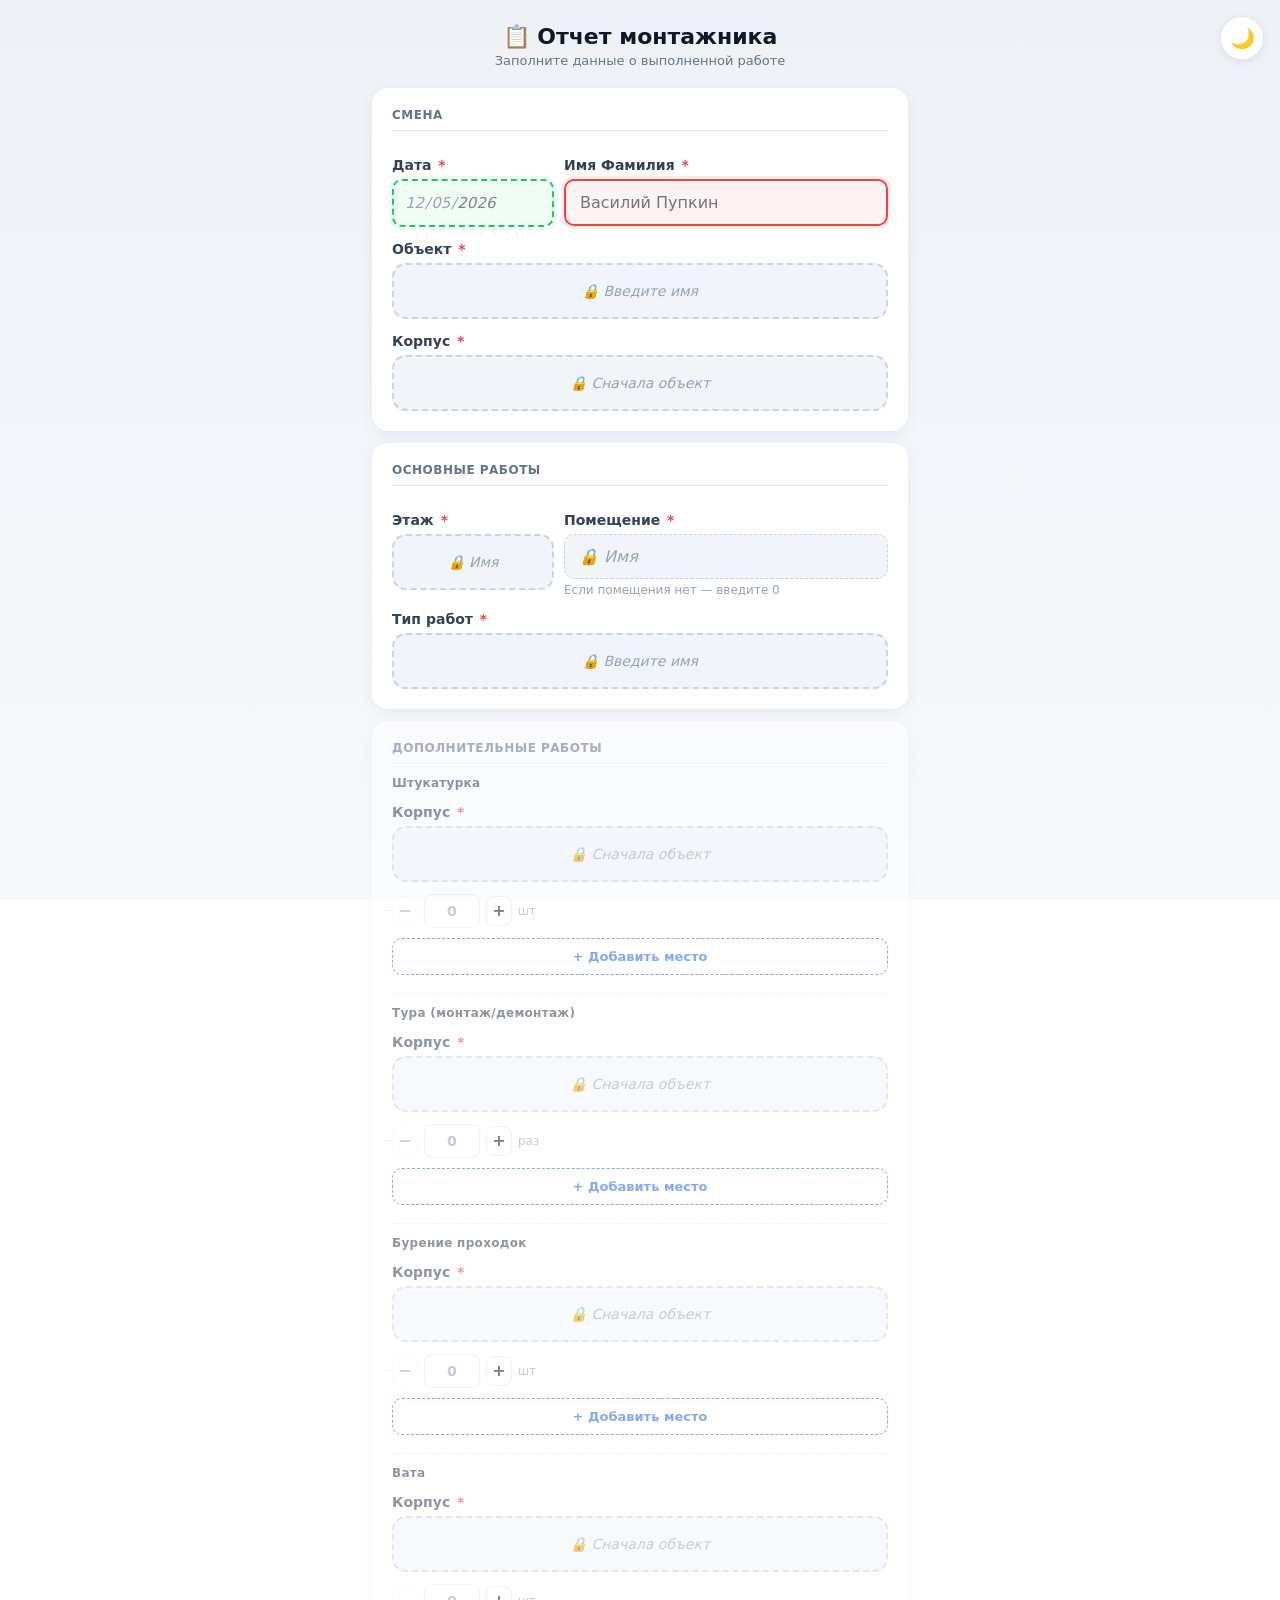
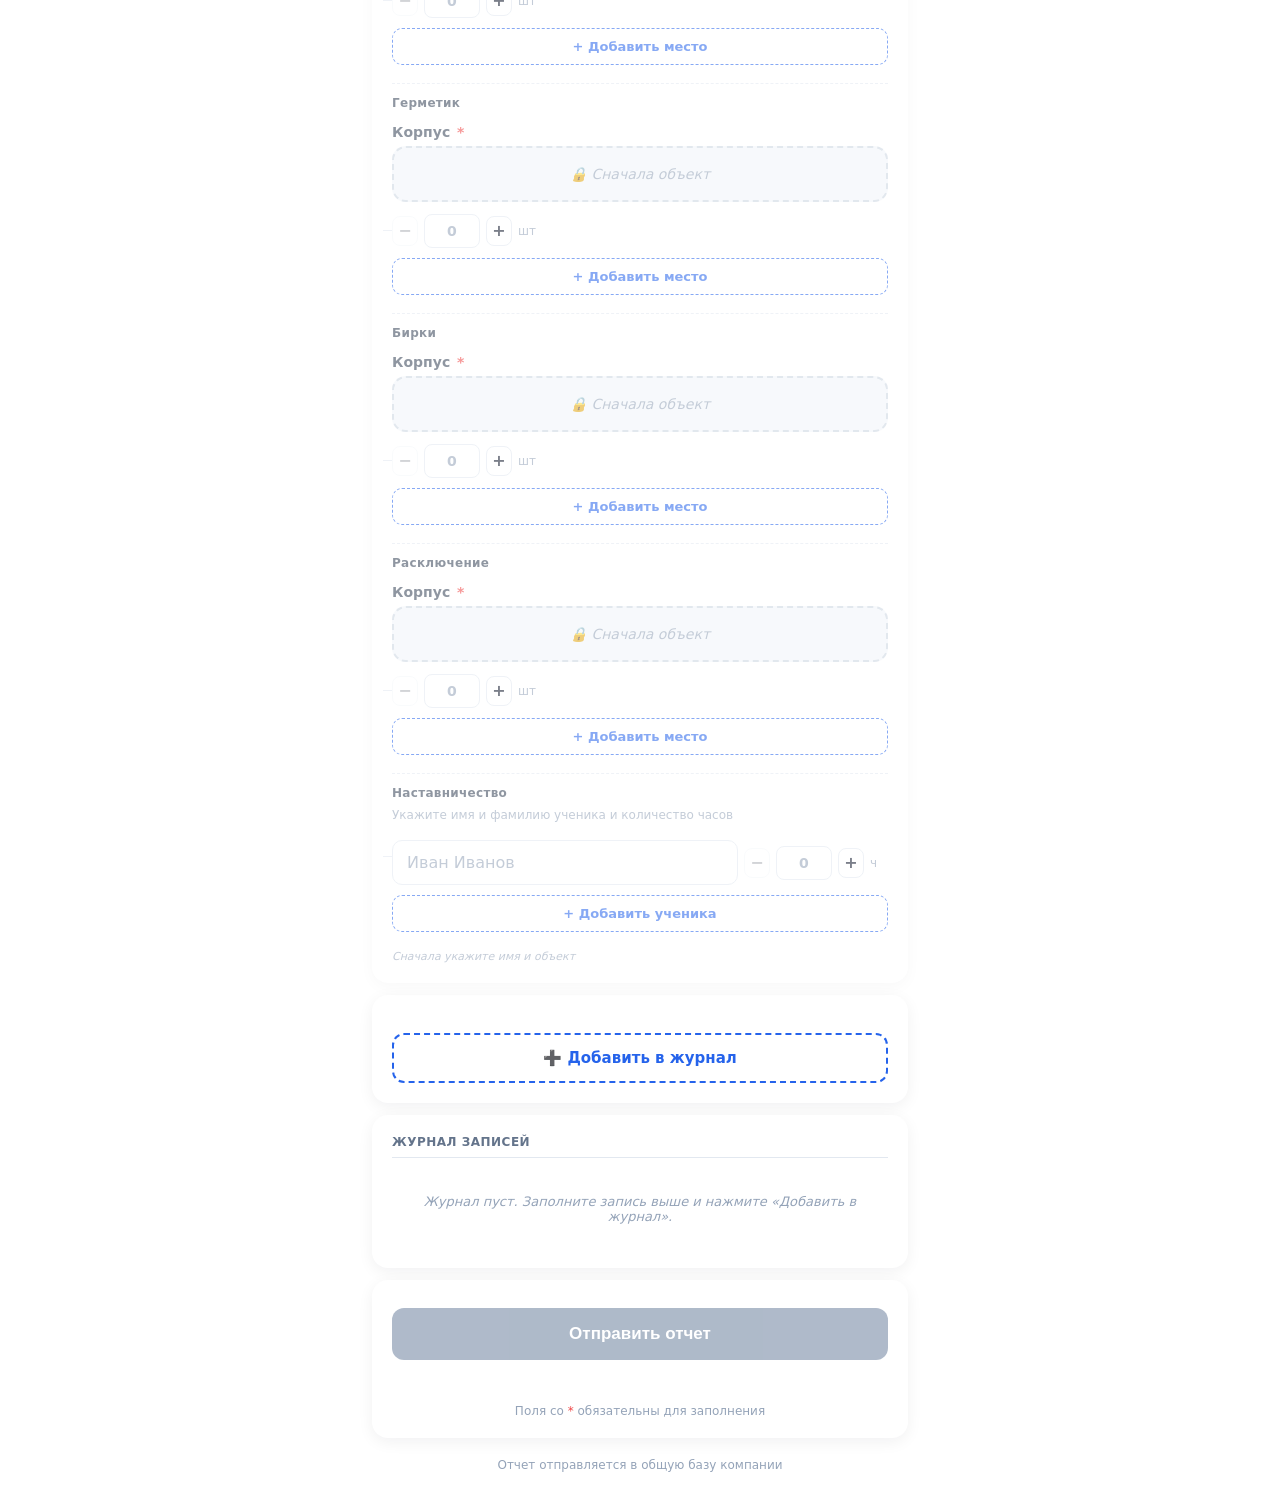
==== index.html @ cddbba29 "Update index.html" ====
<!DOCTYPE html>
<html lang="ru">
<head>
<meta charset="UTF-8">
<meta name="viewport" content="width=device-width, initial-scale=1">
<title>Отчет монтажника</title>
<link rel="stylesheet" href="style.css">
</head>
<body>

<button class="theme-toggle" id="theme-toggle" type="button" title="Сменить тему">
  <span id="theme-icon">🌙</span>
</button>

<div class="header">
  <h1>📋 Отчет монтажника</h1>
  <p>Заполните данные о выполненной работе</p>
</div>

<!-- ============ КАРТОЧКА 1: СМЕНА ============ -->
<div class="card">
  <div class="section-title">Смена</div>

  <div class="row">
    <div class="col-1">
      <label class="req">Дата <span class="req-star">*</span></label>
      <input type="date" id="date" class="req-field">
    </div>
    <div class="col-2">
      <label class="req">Имя Фамилия <span class="req-star">*</span></label>
      <div class="field-with-clear">
        <input type="text" id="name" class="req-field"
               placeholder="Василий Пупкин"
               autocomplete="name" autocapitalize="words" spellcheck="false"
               maxlength="40">
        <button type="button" class="field-clear" id="clear-name" title="Очистить">×</button>
      </div>
      <div class="field-error" id="err-name">Введите Имя и Фамилию — ровно 2 слова</div>
    </div>
  </div>

  <label class="req">Объект <span class="req-star">*</span></label>
  <div class="segmented" id="object-segmented">
    <input type="hidden" id="object" class="req-field" value="">
    <span class="segmented-hint">🔒 Введите имя</span>
    <button type="button" class="segmented-btn" data-value="Ларинская гимназия">Ларинская гимназия</button>
    <button type="button" class="segmented-btn" data-value="ЖЕДЕПОМ">ЖЕДЕПОМ</button>
  </div>
  <div class="field-error" id="err-object">Заполните это поле</div>

  <div id="building-section">
    <label class="req">Корпус <span class="req-star">*</span></label>
    <div class="segmented segmented-disabled" id="building-segmented">
      <input type="hidden" id="building" class="req-field" value="">
      <span class="segmented-hint">🔒 Сначала объект</span>
      <button type="button" class="segmented-btn" data-value="Основное здание">Основное здание</button>
      <button type="button" class="segmented-btn" data-value="Крыло мастерских">Крыло мастерских</button>
      <button type="button" class="segmented-btn" data-value="Чердак">Чердак</button>
    </div>
    <div class="field-error" id="err-building">Заполните это поле</div>
  </div>
</div>

<!-- ============ КАРТОЧКА 2: ОСНОВНЫЕ РАБОТЫ ============ -->
<div class="card" id="entry-card">
  <div class="section-title">Основные работы</div>

  <div class="row">
    <div class="col-1" id="floor-col">
      <label class="req">Этаж <span class="req-star">*</span></label>
      <div class="segmented segmented-floors segmented-disabled" id="floor-segmented">
        <input type="hidden" id="floor" class="req-field" value="">
        <span class="segmented-hint">🔒 Имя</span>
      </div>
      <div class="field-error" id="err-floor">Заполните это поле</div>
    </div>
    <div class="col-2">
      <label class="req">Помещение <span class="req-star">*</span></label>
      <div class="room-wrap">
        <span class="room-prefix" id="room-prefix" style="display: none;">к</span>
        <input type="text" id="room" class="req-field"
               placeholder="🔒 Имя"
               inputmode="numeric"
               maxlength="4" disabled>
        <button type="button" class="field-clear" id="clear-room" title="Очистить">×</button>
      </div>
      <div class="hint-small">Если помещения нет — введите 0</div>
      <div class="field-error" id="err-room">Заполните это поле</div>
    </div>
  </div>

  <label class="req">Тип работ <span class="req-star">*</span></label>
  <div class="segmented" id="work-segmented">
    <input type="hidden" id="work" class="req-field" value="">
    <span class="segmented-hint">🔒 Введите имя</span>
    <button type="button" class="segmented-btn" data-value="Монтаж">Монтаж</button>
    <button type="button" class="segmented-btn" data-value="Демонтаж">Демонтаж</button>
  </div>
  <div class="field-error" id="err-work">Заполните это поле</div>

  <div id="materials-section">
    <div class="section-subtitle">Основные материалы</div>
    <div id="materials-container"></div>
  </div>
</div>

<!-- ============ КАРТОЧКА 3: ДОПОЛНИТЕЛЬНЫЕ РАБОТЫ ============ -->
<div class="card" id="additional-card">
  <div class="section-title">Дополнительные работы</div>
  <div class="additional-fields" id="additional-fields"></div>
</div>

<!-- ============ КАРТОЧКА 4: ДОБАВИТЬ В ЖУРНАЛ ============ -->
<div class="card" id="add-journal-card">
  <button type="button" class="btn-add-journal" onclick="addToJournal()">
    ➕ Добавить в журнал
  </button>
</div>

<!-- ============ КАРТОЧКА 5: ЖУРНАЛ ============ -->
<div class="card">
  <div class="section-title">
    Журнал записей <span class="journal-count" id="journal-count"></span>
  </div>

  <div id="journal-container"></div>
  <div class="journal-empty" id="journal-empty">
    Журнал пуст. Заполните запись выше и нажмите «Добавить в журнал».
  </div>
</div>

<!-- ============ КАРТОЧКА 6: ОТПРАВКА ============ -->
<div class="card">
  <button class="submit" id="btn" onclick="sendAll()" disabled>Отправить отчет</button>
  <div id="msg"></div>
  <p class="hint">Поля со <span style="color:#ef4444">*</span> обязательны для заполнения</p>
</div>

<div class="footer">Отчет отправляется в общую базу компании</div>

<button class="scroll-top" id="scroll-top" type="button" title="Наверх">↑</button>

<div class="progress-overlay" id="progress-overlay">
  <div class="progress-spinner"></div>
  <div class="progress-title">Ждите</div>
  <div class="progress-counter" id="progress-counter">0 из 0</div>
</div>

<div class="toast" id="toast"></div>

<script src="script.js"></script>
</body>
</html>
---- style.css ----
/* ============================================ */
/*  ТЕМА — ПЕРЕМЕННЫЕ                           */
/* ============================================ */
:root {
  --bg-grad-1: #eef2f7;
  --bg-grad-2: #f7f9fc;
  --card-bg: #ffffff;
  --card-shadow: 0 4px 16px rgba(15, 23, 42, .06);
  --text-main: #0f172a;
  --text-label: #334155;
  --text-title: #64748b;
  --text-hint: #94a3b8;
  --border: #e2e8f0;
  --border-focus: #2563eb;
  --input-bg: #ffffff;
  --input-disabled-bg: #f1f5f9;
  --input-disabled-color: #94a3b8;
  --input-disabled-border: #cbd5e1;
  --red-bg: #fef2f2;
  --red-border: #ef4444;
  --red-shadow: rgba(239, 68, 68, .10);
  --red-focus: #dc2626;
  --green-bg: #f0fdf4;
  --green-border: #22c55e;
  --green-shadow: rgba(34, 197, 94, .08);
  --green-focus: #16a34a;
  --yellow-bg: #fef3c7;
  --yellow-border: #f59e0b;
  --yellow-shadow: rgba(245, 158, 11, .12);
  --yellow-text: #92400e;
  --btn-from: #2563eb;
  --btn-to: #1d4ed8;
  --btn-shadow: rgba(37, 99, 235, .3);
  --toggle-bg: #ffffff;
  --toggle-border: #e2e8f0;
  --toggle-shadow: 0 2px 8px rgba(15, 23, 42, .08);
  --dropdown-shadow: 0 12px 32px rgba(15, 23, 42, .15);
  --hover-bg: rgba(37, 99, 235, .08);
}

body.dark {
  --bg-grad-1: #0f172a;
  --bg-grad-2: #1e293b;
  --card-bg: #1e293b;
  --card-shadow: 0 4px 16px rgba(0, 0, 0, .35);
  --text-main: #f1f5f9;
  --text-label: #cbd5e1;
  --text-title: #94a3b8;
  --text-hint: #64748b;
  --border: #334155;
  --border-focus: #3b82f6;
  --input-bg: #0f172a;
  --input-disabled-bg: #162032;
  --input-disabled-color: #64748b;
  --input-disabled-border: #334155;
  --red-bg: #3b1416;
  --red-border: #ef4444;
  --red-shadow: rgba(239, 68, 68, .15);
  --red-focus: #f87171;
  --green-bg: #132a1e;
  --green-border: #22c55e;
  --green-shadow: rgba(34, 197, 94, .15);
  --green-focus: #4ade80;
  --yellow-bg: #422006;
  --yellow-border: #f59e0b;
  --yellow-shadow: rgba(245, 158, 11, .18);
  --yellow-text: #fbbf24;
  --btn-from: #3b82f6;
  --btn-to: #2563eb;
  --btn-shadow: rgba(59, 130, 246, .4);
  --toggle-bg: #1e293b;
  --toggle-border: #334155;
  --toggle-shadow: 0 2px 8px rgba(0, 0, 0, .4);
  --dropdown-shadow: 0 12px 32px rgba(0, 0, 0, .5);
  --hover-bg: rgba(96, 165, 250, .12);
}

* { box-sizing: border-box; -webkit-tap-highlight-color: transparent; }

body {
  font-family: -apple-system, BlinkMacSystemFont, system-ui, sans-serif;
  max-width: 560px;
  margin: 0 auto;
  padding: 12px;
  background: linear-gradient(180deg, var(--bg-grad-1) 0%, var(--bg-grad-2) 100%);
  background-attachment: fixed;
  color: var(--text-main);
  min-height: 100vh;
  transition: background .3s, color .3s;
}

.theme-toggle {
  position: fixed;
  top: 16px; right: 16px;
  width: 44px; height: 44px;
  border-radius: 50%;
  border: 1.5px solid var(--toggle-border);
  background: var(--toggle-bg);
  box-shadow: var(--toggle-shadow);
  cursor: pointer;
  font-size: 20px;
  display: flex; align-items: center; justify-content: center;
  z-index: 200;
  transition: transform .15s, background .2s, border-color .2s;
}
.theme-toggle:hover { transform: scale(1.08); }
.theme-toggle:active { transform: scale(.94); }

.scroll-top {
  position: fixed;
  bottom: 20px;
  right: 16px;
  width: 48px;
  height: 48px;
  border-radius: 50%;
  border: 1.5px solid var(--border);
  background: var(--card-bg);
  color: var(--text-main);
  font-size: 22px;
  font-weight: 700;
  line-height: 1;
  display: none;
  align-items: center;
  justify-content: center;
  cursor: pointer;
  box-shadow: 0 4px 16px rgba(15, 23, 42, .18);
  z-index: 150;
  transition: transform .15s, background .2s, opacity .2s;
}
.scroll-top.show { display: flex; }
.scroll-top:hover { transform: scale(1.08); background: var(--hover-bg); }
.scroll-top:active { transform: scale(.94); }
body.dark .scroll-top { box-shadow: 0 4px 16px rgba(0, 0, 0, .5); }

.progress-overlay {
  position: fixed;
  inset: 0;
  display: none;
  flex-direction: column;
  align-items: center;
  justify-content: center;
  gap: 20px;
  background: rgba(15, 23, 42, .72);
  backdrop-filter: blur(4px);
  -webkit-backdrop-filter: blur(4px);
  z-index: 500;
  color: #fff;
  padding: 20px;
}
.progress-overlay.show { display: flex; }

.progress-spinner {
  width: 64px;
  height: 64px;
  border-radius: 50%;
  border: 5px solid rgba(255, 255, 255, .22);
  border-top-color: #ffffff;
  animation: spin .9s linear infinite;
}
@keyframes spin {
  to { transform: rotate(360deg); }
}

.progress-title {
  font-size: 22px;
  font-weight: 700;
  letter-spacing: .5px;
}

.progress-counter {
  font-size: 16px;
  font-weight: 600;
  opacity: .9;
  font-variant-numeric: tabular-nums;
}

.header { text-align: center; padding: 12px 0 20px; }
.header h1 { font-size: 22px; margin: 0 0 4px; color: var(--text-main); }
.header p { font-size: 13px; color: var(--text-title); margin: 0; }

.card {
  background: var(--card-bg);
  padding: 20px;
  border-radius: 16px;
  box-shadow: var(--card-shadow);
  margin-bottom: 12px;
  transition: background .3s, box-shadow .3s;
}

.section-title {
  font-size: 12px; font-weight: 700; letter-spacing: .5px;
  text-transform: uppercase; color: var(--text-title);
  margin: 0 0 12px; padding-bottom: 8px;
  border-bottom: 1px solid var(--border);
}

.section-subtitle {
  font-size: 12px; font-weight: 700; letter-spacing: .5px;
  text-transform: uppercase; color: var(--text-title);
  margin: 18px 0 10px; padding-bottom: 6px;
  border-bottom: 1px dashed var(--border);
}

label {
  display: block;
  margin-top: 14px; margin-bottom: 6px;
  font-weight: 600; font-size: 14px;
  color: var(--text-label);
}
.req-star { color: #ef4444; margin-left: 2px; }

input[type="text"], input[type="date"], input[type="number"], textarea {
  width: 100%;
  padding: 12px 14px;
  border: 1.5px solid var(--border);
  border-radius: 10px;
  font-size: 16px;
  font-family: inherit;
  background: var(--input-bg);
  color: var(--text-main);
  transition: border-color .2s, box-shadow .2s, background .2s, color .2s;
}
input[type="text"]:focus, input[type="date"]:focus,
input[type="number"]:focus, textarea:focus {
  outline: none;
  border-color: var(--border-focus);
  box-shadow: 0 0 0 3px rgba(37, 99, 235, .15);
}
input[type="date"] { padding: 12px 10px; font-size: 15px; }
body.dark input[type="date"]::-webkit-calendar-picker-indicator { filter: invert(1); }

input:disabled, textarea:disabled {
  background: var(--input-disabled-bg);
  color: var(--input-disabled-color);
  cursor: not-allowed;
  border: 1.5px dashed var(--input-disabled-border);
  box-shadow: none;
  font-style: italic;
}
input:disabled::placeholder { color: var(--input-disabled-color); font-style: italic; }

input.req-field.is-empty {
  background: var(--red-bg);
  border-color: var(--red-border);
  border-width: 2px;
  box-shadow: 0 0 0 3px var(--red-shadow);
}
input.req-field.is-empty:focus { border-color: var(--red-focus); }
input.req-field.is-filled {
  background: var(--green-bg);
  border-color: var(--green-border);
  border-width: 2px;
  box-shadow: 0 0 0 3px var(--green-shadow);
}
input.req-field.is-invalid {
  background: var(--red-bg);
  border-color: var(--red-border);
  border-width: 2px;
}

.segmented {
  display: flex; gap: 6px; width: 100%;
  padding: 6px;
  border: 2px solid var(--border);
  border-radius: 14px;
  background: var(--input-disabled-bg);
  transition: border-color .2s, box-shadow .2s, background .2s;
}
.segmented-btn {
  flex: 1 1 0; min-width: 0;
  padding: 12px 6px;
  border: none; border-radius: 10px;
  background: transparent;
  color: var(--text-label);
  font-family: inherit; font-size: 14px;
  font-weight: 600; line-height: 1.2;
  text-align: center; cursor: pointer;
  user-select: none;
  -webkit-appearance: none; appearance: none;
  opacity: .55;
  word-break: break-word; overflow-wrap: break-word;
  transition: background .18s, color .18s, opacity .18s, box-shadow .2s, transform .1s;
}
.segmented-btn:hover:not(.active) {
  opacity: .85; color: var(--text-main); background: var(--hover-bg);
}
.segmented-btn:active { transform: scale(.97); }
.segmented-btn.active {
  background: linear-gradient(135deg, var(--btn-from), var(--btn-to));
  color: #fff; opacity: 1; font-weight: 700;
  box-shadow: 0 2px 8px var(--btn-shadow);
}
.segmented.is-empty {
  border-color: var(--red-border);
  background: var(--red-bg);
  box-shadow: 0 0 0 3px var(--red-shadow);
}
.segmented.is-empty .segmented-btn:not(.active) { color: #b91c1c; opacity: .8; }
.segmented.is-empty .segmented-btn:not(.active):hover { background: rgba(239, 68, 68, .1); }
body.dark .segmented.is-empty .segmented-btn:not(.active) { color: #fca5a5; }
.segmented.is-filled {
  border-color: var(--green-border);
  box-shadow: 0 0 0 3px var(--green-shadow);
}

.segmented-hint {
  display: none;
  width: 100%;
  padding: 12px 8px;
  text-align: center;
  font-size: 14px;
  font-style: italic;
  color: var(--text-hint);
  user-select: none;
}
.segmented.segmented-disabled {
  background: var(--input-disabled-bg);
  border-style: dashed;
  border-color: var(--input-disabled-border);
  box-shadow: none;
}
.segmented.segmented-disabled .segmented-hint { display: block; }
.segmented.segmented-disabled .segmented-btn  { display: none; }

/* ============================================ */
/*  ЭТАЖИ — КАПСУЛЫ СНИЗУ ВВЕРХ                  */
/* ============================================ */
.segmented.segmented-floors {
  flex-direction: column-reverse;
  align-items: stretch;
  gap: 4px;
}
.segmented.segmented-floors .segmented-btn {
  flex: 0 0 auto;
  width: 100%;
  padding: 10px 8px;
}
.segmented.segmented-floors .segmented-hint {
  flex: 0 0 auto;
}

@keyframes shake {
  0%, 100% { transform: translateX(0); }
  20% { transform: translateX(-6px); }
  40% { transform: translateX(6px); }
  60% { transform: translateX(-4px); }
  80% { transform: translateX(4px); }
}
.shake { animation: shake .45s ease-in-out; }

.field-error {
  display: none;
  font-size: 13px; color: #ef4444; font-weight: 600;
  margin-top: 4px;
}
.field-error.show { display: block; }
.hint-small { font-size: 12px; color: var(--text-hint); margin-top: 4px; }

.row { display: flex; gap: 10px; align-items: flex-start; }
.row > .col-1 { flex: 1 1 0; min-width: 0; }
.row > .col-2 { flex: 2 1 0; min-width: 0; }

.field-with-clear {
  position: relative;
  display: block;
}
.field-with-clear input { width: 100%; padding-right: 38px; }
.field-with-clear .field-clear {
  position: absolute;
  right: 6px;
  top: 50%;
  transform: translateY(-50%);
}

.field-clear {
  width: 26px;
  height: 26px;
  padding: 0;
  border: none;
  background: transparent;
  color: var(--text-hint);
  font-size: 18px;
  font-weight: 500;
  line-height: 1;
  cursor: pointer;
  border-radius: 50%;
  display: inline-flex;
  align-items: center;
  justify-content: center;
  flex-shrink: 0;
  transition: background .15s, color .15s;
}
.field-clear:hover {
  background: var(--input-disabled-bg);
  color: var(--text-main);
}

input.req-field.is-partial,
.mentor-name-input.is-partial {
  background: var(--yellow-bg);
  border-color: var(--yellow-border);
  border-width: 2px;
  box-shadow: 0 0 0 3px var(--yellow-shadow);
  color: var(--yellow-text);
  font-style: normal;
}

.mentor-name-input.is-empty {
  background: var(--red-bg);
  border-color: var(--red-border);
  border-width: 2px;
  box-shadow: 0 0 0 3px var(--red-shadow);
}

.mentor-name-input.is-filled {
  background: var(--green-bg);
  border-color: var(--green-border);
  border-width: 2px;
  box-shadow: 0 0 0 3px var(--green-shadow);
}

.material-group {
  display: grid;
  grid-template-columns: minmax(0, 130px) minmax(0, 1fr);
  column-gap: 18px;
  padding: 18px 0 16px;
  border-bottom: 1px solid var(--border);
  align-items: start;
}
.material-group:first-child { padding-top: 6px; }
.material-group:last-child { border-bottom: none; padding-bottom: 0; }

.material-group-name {
  font-size: 12px;
  font-weight: 700;
  color: var(--text-label);
  line-height: 1.3;
  word-break: break-word;
  padding-top: 24px;
}

.material-variants {
  position: relative;
  display: flex;
  flex-direction: column;
  gap: 8px;
  min-width: 0;
}

.material-variants::before {
  content: '';
  position: absolute;
  left: -9px;
  top: 28px;
  bottom: 16px;
  width: 1px;
  background: var(--border);
}

.variant-line {
  position: relative;
  display: flex;
  align-items: center;
  gap: 6px;
  padding-top: 12px;
  min-height: 44px;
  min-width: 0;
}

.variant-line::before {
  content: '';
  position: absolute;
  left: -9px;
  top: 28px;
  width: 9px;
  height: 1px;
  background: var(--border);
}

.variant-badge {
  flex: 0 0 56px;
  width: 56px;
  padding: 8px 6px;
  border-radius: 8px;
  background: var(--input-disabled-bg);
  border: 1.5px solid var(--border);
  font-size: 12px;
  font-weight: 600;
  text-align: center;
  color: var(--text-label);
  white-space: nowrap;
  user-select: none;
  line-height: 1;
  box-sizing: border-box;
}
.variant-badge.primary {
  background: linear-gradient(135deg, var(--btn-from), var(--btn-to));
  border-color: transparent;
  color: #fff;
  box-shadow: 0 2px 6px var(--btn-shadow);
}

.variant-for {
  flex: 0 0 auto;
  font-size: 11px;
  font-weight: 500;
  color: var(--text-hint);
  user-select: none;
  white-space: nowrap;
  line-height: 1;
}

.variant-system {
  flex: 0 0 44px;
  width: 44px;
  padding: 8px 4px;
  border-radius: 8px;
  background: var(--input-disabled-bg);
  border: 1px solid var(--border);
  font-size: 11px;
  font-weight: 700;
  letter-spacing: .3px;
  text-align: center;
  color: var(--text-label);
  white-space: nowrap;
  user-select: none;
  line-height: 1;
  box-sizing: border-box;
}

.variant-system.variant-system-aps {
  background: #fdeaea;
  border-color: #f3c0c0;
  color: #b3393b;
}
body.dark .variant-system.variant-system-aps {
  background: #3a1d1f;
  border-color: #7a3a3c;
  color: #f0a5a5;
}

.variant-system.variant-system-soue {
  background: #e6f1fb;
  border-color: #bcd8f0;
  color: #2a6ba0;
}
body.dark .variant-system.variant-system-soue {
  background: #18293a;
  border-color: #3a5f80;
  color: #92c0e6;
}

.qty-btn {
  flex: 0 0 26px;
  width: 26px;
  height: 30px;
  padding: 0;
  border: 1.5px solid var(--border);
  border-radius: 8px;
  background: var(--input-bg);
  color: var(--text-main);
  font-family: inherit;
  font-size: 16px;
  font-weight: 700;
  line-height: 1;
  cursor: pointer;
  display: inline-flex;
  align-items: center;
  justify-content: center;
  transition: background .15s, border-color .15s, color .15s, transform .1s;
}
.qty-btn:hover:not(:disabled) {
  background: var(--hover-bg);
  border-color: var(--border-focus);
  color: var(--border-focus);
}
.qty-btn:active:not(:disabled) { transform: scale(.9); }
.qty-btn:disabled { opacity: .35; cursor: not-allowed; }

.variant-line input.variant-input {
  flex: 0 0 56px;
  width: 56px;
  min-width: 56px;
  max-width: 56px;
  padding: 8px 4px;
  border: 1.5px solid var(--border);
  border-radius: 8px;
  background: var(--input-bg);
  color: var(--text-main);
  font-family: inherit;
  font-size: 14px;
  font-weight: 600;
  text-align: right;
  letter-spacing: .3px;
  transition: border-color .2s, box-shadow .2s, background .2s;
  -moz-appearance: textfield;
  appearance: textfield;
}
.variant-line input.variant-input::-webkit-outer-spin-button,
.variant-line input.variant-input::-webkit-inner-spin-button {
  -webkit-appearance: none;
  margin: 0;
}
.variant-line input.variant-input:focus {
  outline: none;
  border-color: var(--border-focus);
  box-shadow: 0 0 0 3px rgba(37, 99, 235, .15);
}
.variant-line input.variant-input::placeholder {
  color: var(--text-hint);
  text-align: center;
}

.variant-clear-btn {
  flex: 0 0 22px;
  width: 22px;
  height: 22px;
  padding: 0;
  border: none;
  background: transparent;
  color: var(--text-hint);
  font-size: 16px;
  font-weight: 500;
  line-height: 1;
  cursor: pointer;
  border-radius: 50%;
  display: inline-flex;
  align-items: center;
  justify-content: center;
  transition: background .15s, color .15s;
}
.variant-clear-btn:hover {
  background: var(--input-disabled-bg);
  color: var(--text-main);
}

.variant-unit {
  flex: 0 0 18px;
  width: 18px;
  font-size: 12px;
  color: var(--text-hint);
  text-align: left;
}

@media (max-width: 520px) {
  .material-group {
    display: block;
    padding: 14px 0;
  }
  .material-group-name {
    padding-top: 0;
    margin-bottom: 10px;
    font-size: 13px;
  }
  .material-variants::before,
  .variant-line::before { display: none; }
  .variant-line { padding-top: 8px; gap: 4px; }
  .variant-badge { flex-basis: 52px; width: 52px; }
  .variant-system { flex-basis: 42px; width: 42px; }
  .variant-line input.variant-input {
    flex: 0 0 52px;
    width: 52px;
    min-width: 52px;
    max-width: 52px;
  }
  .qty-btn { flex-basis: 24px; width: 24px; }
}

#additional-card.additional-block-disabled {
  opacity: .55;
  pointer-events: none;
}
#additional-card.additional-block-disabled::after {
  content: 'Сначала укажите имя и объект';
  display: block;
  margin-top: 12px;
  font-size: 11px;
  font-style: italic;
  color: var(--text-hint);
}

.additional-fields { display: flex; flex-direction: column; gap: 12px; }

.additional-group {
  padding: 12px 0 6px;
  border-top: 1px dashed var(--border);
}
.additional-group:first-child { border-top: none; padding-top: 0; }

.additional-group-name {
  font-size: 12px;
  font-weight: 700;
  color: var(--text-label);
  margin-bottom: 8px;
  letter-spacing: .3px;
}

.mentor-name-input {
  flex: 1 1 0;
  min-width: 0;
  padding: 8px 10px;
  border: 1.5px solid var(--border);
  border-radius: 8px;
  background: var(--input-bg);
  color: var(--text-main);
  font-family: inherit;
  font-size: 14px;
  transition: border-color .2s, box-shadow .2s, background .2s;
}
.mentor-name-input:focus {
  outline: none;
  border-color: var(--border-focus);
  box-shadow: 0 0 0 3px rgba(37, 99, 235, .15);
}
.mentor-name-input.is-invalid {
  border-color: var(--red-border);
  border-width: 2px;
  background: var(--red-bg);
}
.mentor-name-input::placeholder { color: var(--text-hint); }

.btn-add-mentor {
  margin-top: 10px;
  width: 100%;
  padding: 10px 14px;
  background: var(--input-bg);
  border: 1.5px dashed var(--border-focus);
  color: var(--border-focus);
  border-radius: 10px;
  font-family: inherit;
  font-size: 13px;
  font-weight: 600;
  cursor: pointer;
  transition: background .15s, transform .1s;
}
.btn-add-mentor:hover { background: var(--hover-bg); }
.btn-add-mentor:active { transform: scale(.98); }

.btn-add-journal {
  margin-top: 18px;
  width: 100%;
  padding: 14px;
  background: var(--input-bg);
  border: 2px dashed var(--border-focus);
  color: var(--border-focus);
  border-radius: 12px;
  font-family: inherit;
  font-size: 15px;
  font-weight: 700;
  cursor: pointer;
  transition: background .15s, transform .1s;
}
.btn-add-journal:hover { background: var(--hover-bg); }
.btn-add-journal:active { transform: scale(.98); }

.journal-building-title {
  font-size: 11px;
  font-weight: 700;
  letter-spacing: .8px;
  text-transform: uppercase;
  color: var(--border-focus);
  margin: 14px 0 8px;
  padding-bottom: 6px;
  border-bottom: 1px dashed var(--border);
}
.journal-building-title:first-child { margin-top: 0; }

.journal-subsection-title {
  font-size: 11px;
  font-weight: 700;
  letter-spacing: .5px;
  color: var(--text-title);
  margin: 10px 0 6px;
  padding-left: 2px;
}

.journal-count { font-weight: 700; color: var(--border-focus); margin-left: 4px; }
.journal-empty {
  text-align: center;
  padding: 24px 8px;
  font-size: 13px;
  color: var(--text-hint);
  font-style: italic;
}
.journal-entry {
  border: 1.5px solid var(--border);
  border-radius: 12px;
  padding: 12px;
  margin-bottom: 10px;
  background: var(--input-disabled-bg);
  transition: border-color .2s, background .2s;
}
.journal-entry:last-child { margin-bottom: 0; }
.journal-entry-header {
  display: flex;
  align-items: flex-start;
  justify-content: space-between;
  gap: 8px;
  margin-bottom: 6px;
}
.journal-entry-title {
  font-size: 14px; font-weight: 700;
  color: var(--text-main);
  flex: 1 1 auto; word-break: break-word;
}
.journal-entry-actions { display: flex; gap: 6px; flex: 0 0 auto; }
.journal-btn {
  width: 32px; height: 32px;
  border: 1.5px solid var(--border);
  border-radius: 8px;
  background: var(--card-bg);
  cursor: pointer;
  font-size: 14px;
  display: flex; align-items: center; justify-content: center;
  transition: background .15s, border-color .15s, transform .1s;
}
.journal-btn:hover { border-color: var(--border-focus); }
.journal-btn:active { transform: scale(.94); }
.journal-btn-edit:hover { background: var(--hover-bg); }
.journal-btn-del:hover { background: var(--red-bg); border-color: var(--red-border); }
.journal-entry-meta {
  font-size: 12px; font-weight: 600;
  color: var(--border-focus);
  margin-bottom: 8px;
}
.journal-entry-materials {
  display: flex; flex-direction: column;
  gap: 4px; padding-top: 6px;
  border-top: 1px dashed var(--border);
}
.journal-entry-mat {
  display: flex; justify-content: space-between; gap: 8px;
  font-size: 12px; color: var(--text-label);
}
.jm-name {
  flex: 1 1 auto; min-width: 0;
  overflow: hidden; text-overflow: ellipsis; white-space: nowrap;
}
.jm-qty {
  flex: 0 0 auto;
  font-weight: 700; color: var(--text-main);
  white-space: nowrap;
}

button.submit {
  margin-top: 8px;
  width: 100%;
  padding: 16px;
  background: linear-gradient(135deg, var(--btn-from), var(--btn-to));
  color: #fff;
  border: none;
  border-radius: 12px;
  font-size: 17px;
  font-weight: 700;
  cursor: pointer;
  box-shadow: 0 4px 12px var(--btn-shadow);
  transition: transform .1s;
}
button.submit:active { transform: scale(.98); }
button.submit:disabled {
  background: #94a3b8;
  box-shadow: none;
  cursor: not-allowed;
  opacity: .75;
}

#msg {
  margin-top: 14px;
  text-align: center;
  font-weight: 600;
  min-height: 22px;
  font-size: 15px;
}
.ok { color: #16a34a; }
body.dark .ok { color: #4ade80; }
.err { color: #ef4444; }
body.dark .err { color: #f87171; }

.hint {
  text-align: center;
  font-size: 12px;
  color: var(--text-hint);
  margin: 8px 0 0;
}
.footer {
  text-align: center;
  padding: 8px 0 24px;
  font-size: 12px;
  color: var(--text-hint);
}

body, .card, input, label, .section-title {
  transition: background-color .3s, color .3s, border-color .3s;
}

input[type="date"].is-old-date {
  background: #fef3c7;
  border-color: #f59e0b;
  border-width: 2px;
  box-shadow: 0 0 0 3px rgba(245, 158, 11, .12);
  color: #92400e;
  font-weight: 600;
}
body.dark input[type="date"].is-old-date {
  background: #422006;
  border-color: #f59e0b;
  color: #fbbf24;
  box-shadow: 0 0 0 3px rgba(245, 158, 11, .18);
}

.toast {
  position: fixed;
  bottom: 80px; left: 50%;
  transform: translateX(-50%) translateY(120px);
  background: #16a34a;
  color: #fff;
  padding: 12px 20px;
  border-radius: 10px;
  font-size: 14px;
  font-weight: 600;
  box-shadow: 0 8px 24px rgba(0, 0, 0, .25);
  z-index: 300;
  opacity: 0;
  pointer-events: none;
  transition: transform .3s ease, opacity .3s ease;
  max-width: 90vw;
  text-align: center;
}
.toast.show {
  transform: translateX(-50%) translateY(0);
  opacity: 1;
}
body.dark .toast {
  background: #22c55e;
  color: #052e16;
}

.room-wrap {
  display: flex;
  align-items: stretch;
  gap: 6px;
}
.room-wrap input.req-field {
  flex: 1 1 0;
  min-width: 0;
}
.room-prefix {
  display: inline-flex;
  align-items: center;
  padding: 0 10px;
  border-radius: 10px;
  background: var(--input-disabled-bg);
  border: 1.5px solid var(--border);
  color: var(--text-label);
  font-size: 16px;
  font-weight: 700;
  user-select: none;
  flex-shrink: 0;
}

#building-section {
  animation: fadeSlideIn .25s ease;
}
@keyframes fadeSlideIn {
  from { opacity: 0; transform: translateY(-6px); }
  to   { opacity: 1; transform: translateY(0); }
}

.zadelka-separator {
  margin: 16px 0 4px;
  padding: 6px 0;
  font-size: 12px;
  font-weight: 700;
  letter-spacing: .5px;
  text-transform: uppercase;
  color: var(--border-focus);
  border-top: 1px dashed var(--border);
}
.additional-group .zadelka-separator:first-child {
  border-top: none;
  margin-top: 0;
}

.zadelka-remove-btn {
  display: inline-flex;
  align-items: center;
  padding: 4px 10px;
  margin-bottom: 8px;
  border: 1.5px solid var(--red-border);
  border-radius: 8px;
  background: var(--red-bg);
  color: var(--red-border);
  font-family: inherit;
  font-size: 12px;
  font-weight: 600;
  cursor: pointer;
  transition: background .15s, transform .1s;
}
.zadelka-remove-btn:hover { background: rgba(239, 68, 68, .18); }
.zadelka-remove-btn:active { transform: scale(.97); }
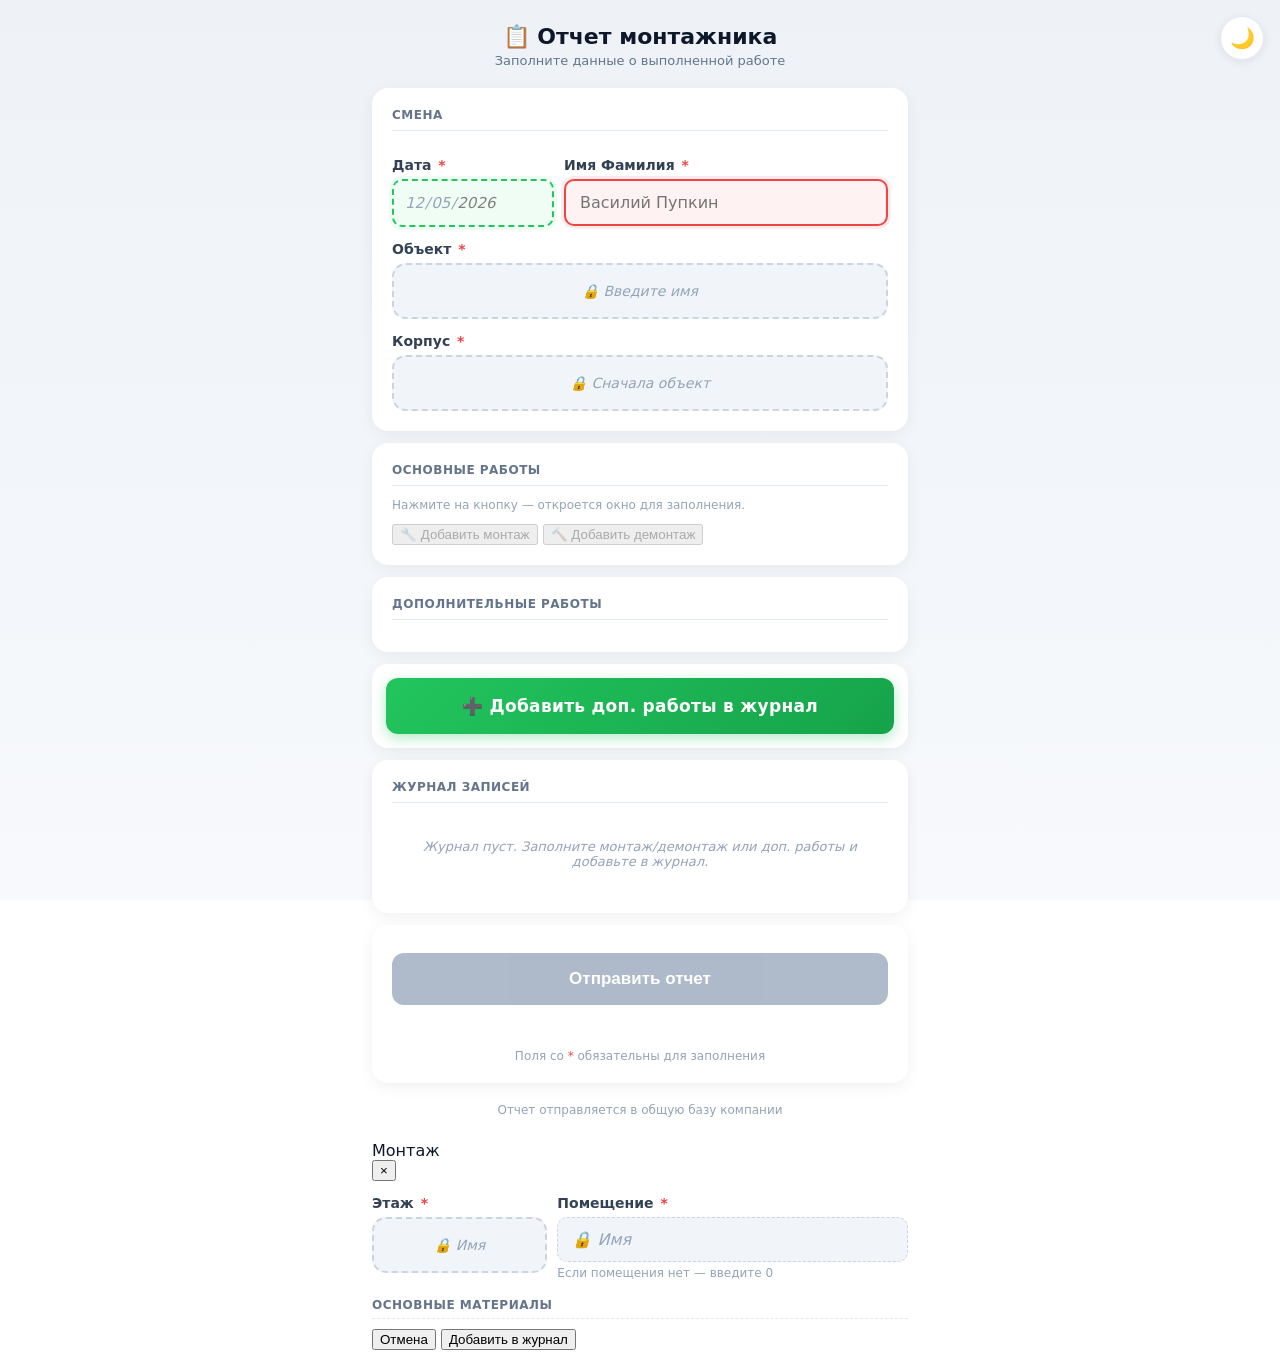
==== commit 94a314ce: "Update index.html" ====
--- a/index.html
+++ b/index.html
@@ -64,44 +64,16 @@
 <!-- ============ КАРТОЧКА 2: ОСНОВНЫЕ РАБОТЫ ============ -->
 <div class="card" id="entry-card">
   <div class="section-title">Основные работы</div>
+  <p class="hint-small" style="margin:0 0 12px">Нажмите на кнопку — откроется окно для заполнения.</p>
 
-  <div class="row">
-    <div class="col-1" id="floor-col">
-      <label class="req">Этаж <span class="req-star">*</span></label>
-      <div class="segmented segmented-floors segmented-disabled" id="floor-segmented">
-        <input type="hidden" id="floor" class="req-field" value="">
-        <span class="segmented-hint">🔒 Имя</span>
-      </div>
-      <div class="field-error" id="err-floor">Заполните это поле</div>
-    </div>
-    <div class="col-2">
-      <label class="req">Помещение <span class="req-star">*</span></label>
-      <div class="room-wrap">
-        <span class="room-prefix" id="room-prefix" style="display: none;">к</span>
-        <input type="text" id="room" class="req-field"
-               placeholder="🔒 Имя"
-               inputmode="numeric"
-               maxlength="4" disabled>
-        <button type="button" class="field-clear" id="clear-room" title="Очистить">×</button>
-      </div>
-      <div class="hint-small">Если помещения нет — введите 0</div>
-      <div class="field-error" id="err-room">Заполните это поле</div>
-    </div>
-  </div>
-
-  <label class="req">Тип работ <span class="req-star">*</span></label>
-  <div class="segmented" id="work-segmented">
-    <input type="hidden" id="work" class="req-field" value="">
-    <span class="segmented-hint">🔒 Введите имя</span>
-    <button type="button" class="segmented-btn" data-value="Монтаж">Монтаж</button>
-    <button type="button" class="segmented-btn" data-value="Демонтаж">Демонтаж</button>
-  </div>
-  <div class="field-error" id="err-work">Заполните это поле</div>
-
-  <div id="materials-section">
-    <div class="section-subtitle">Основные материалы</div>
-    <div id="materials-container"></div>
-  </div>
+  <button type="button" class="main-work-btn main-work-btn-montazh"
+          id="btn-open-montazh" disabled>
+    🔧 Добавить монтаж
+  </button>
+  <button type="button" class="main-work-btn main-work-btn-demontazh"
+          id="btn-open-demontazh" disabled>
+    🔨 Добавить демонтаж
+  </button>
 </div>
 
 <!-- ============ КАРТОЧКА 3: ДОПОЛНИТЕЛЬНЫЕ РАБОТЫ ============ -->
@@ -110,10 +82,10 @@
   <div class="additional-fields" id="additional-fields"></div>
 </div>
 
-<!-- ============ КАРТОЧКА 4: ДОБАВИТЬ В ЖУРНАЛ ============ -->
+<!-- ============ КАРТОЧКА 4: ДОБАВИТЬ ДОП. РАБОТЫ В ЖУРНАЛ ============ -->
 <div class="card" id="add-journal-card">
-  <button type="button" class="btn-add-journal" onclick="addToJournal()">
-    ➕ Добавить в журнал
+  <button type="button" class="btn-add-journal" onclick="addAdditionalToJournal()">
+    ➕ Добавить доп. работы в журнал
   </button>
 </div>
 
@@ -125,7 +97,7 @@
 
   <div id="journal-container"></div>
   <div class="journal-empty" id="journal-empty">
-    Журнал пуст. Заполните запись выше и нажмите «Добавить в журнал».
+    Журнал пуст. Заполните монтаж/демонтаж или доп. работы и добавьте в журнал.
   </div>
 </div>
 
@@ -146,6 +118,54 @@
   <div class="progress-counter" id="progress-counter">0 из 0</div>
 </div>
 
+<!-- ============ МОДАЛЬНОЕ ОКНО: МОНТАЖ / ДЕМОНТАЖ ============ -->
+<div class="modal-overlay" id="main-modal">
+  <div class="modal-window">
+    <div class="modal-header">
+      <div class="modal-title" id="main-modal-title">Монтаж</div>
+      <button type="button" class="modal-close" id="main-modal-close" title="Закрыть">×</button>
+    </div>
+
+    <div class="modal-body">
+      <div class="row">
+        <div class="col-1" id="floor-col">
+          <label class="req">Этаж <span class="req-star">*</span></label>
+          <div class="segmented segmented-floors segmented-disabled" id="floor-segmented">
+            <input type="hidden" id="floor" class="req-field" value="">
+            <span class="segmented-hint">🔒 Имя</span>
+          </div>
+          <div class="field-error" id="err-floor">Заполните это поле</div>
+        </div>
+        <div class="col-2">
+          <label class="req">Помещение <span class="req-star">*</span></label>
+          <div class="room-wrap">
+            <span class="room-prefix" id="room-prefix" style="display: none;">к</span>
+            <input type="text" id="room" class="req-field"
+                   placeholder="🔒 Имя"
+                   inputmode="numeric"
+                   maxlength="4" disabled>
+            <button type="button" class="field-clear" id="clear-room" title="Очистить">×</button>
+          </div>
+          <div class="hint-small">Если помещения нет — введите 0</div>
+          <div class="field-error" id="err-room">Заполните это поле</div>
+        </div>
+      </div>
+
+      <div id="materials-section">
+        <div class="section-subtitle">Основные материалы</div>
+        <div id="materials-container"></div>
+      </div>
+    </div>
+
+    <div class="modal-footer">
+      <button type="button" class="modal-btn modal-btn-cancel" id="main-modal-cancel">Отмена</button>
+      <button type="button" class="modal-btn modal-btn-save" id="main-modal-save">Добавить в журнал</button>
+    </div>
+  </div>
+</div>
+
+<input type="hidden" id="work" value="">
+
 <div class="toast" id="toast"></div>
 
 <script src="script.js"></script>
--- a/style.css
+++ b/style.css
@@ -736,22 +736,41 @@
 .btn-add-mentor:hover { background: var(--hover-bg); }
 .btn-add-mentor:active { transform: scale(.98); }
 
+/* ============================================ */
+/*  КНОПКА «ДОБАВИТЬ В ЖУРНАЛ» — отдельная карточка */
+/* ============================================ */
 .btn-add-journal {
-  margin-top: 18px;
   width: 100%;
-  padding: 14px;
-  background: var(--input-bg);
-  border: 2px dashed var(--border-focus);
-  color: var(--border-focus);
+  padding: 18px 16px;
+  background: linear-gradient(135deg, #22c55e, #16a34a);
+  color: #fff;
+  border: none;
   border-radius: 12px;
   font-family: inherit;
-  font-size: 15px;
-  font-weight: 700;
+  font-size: 17px;
+  font-weight: 700;
+  letter-spacing: .3px;
   cursor: pointer;
-  transition: background .15s, transform .1s;
-}
-.btn-add-journal:hover { background: var(--hover-bg); }
+  box-shadow: 0 4px 14px rgba(34, 197, 94, .35);
+  transition: transform .1s, box-shadow .15s, filter .15s;
+}
+.btn-add-journal:hover {
+  box-shadow: 0 6px 20px rgba(34, 197, 94, .5);
+  filter: brightness(1.05);
+}
 .btn-add-journal:active { transform: scale(.98); }
+body.dark .btn-add-journal {
+  background: linear-gradient(135deg, #22c55e, #15803d);
+  box-shadow: 0 4px 14px rgba(34, 197, 94, .45);
+}
+body.dark .btn-add-journal:hover {
+  box-shadow: 0 6px 20px rgba(34, 197, 94, .6);
+}
+
+/* Карточка с кнопкой «Добавить в журнал» */
+#add-journal-card {
+  padding: 14px;
+}
 
 .journal-building-title {
   font-size: 11px;
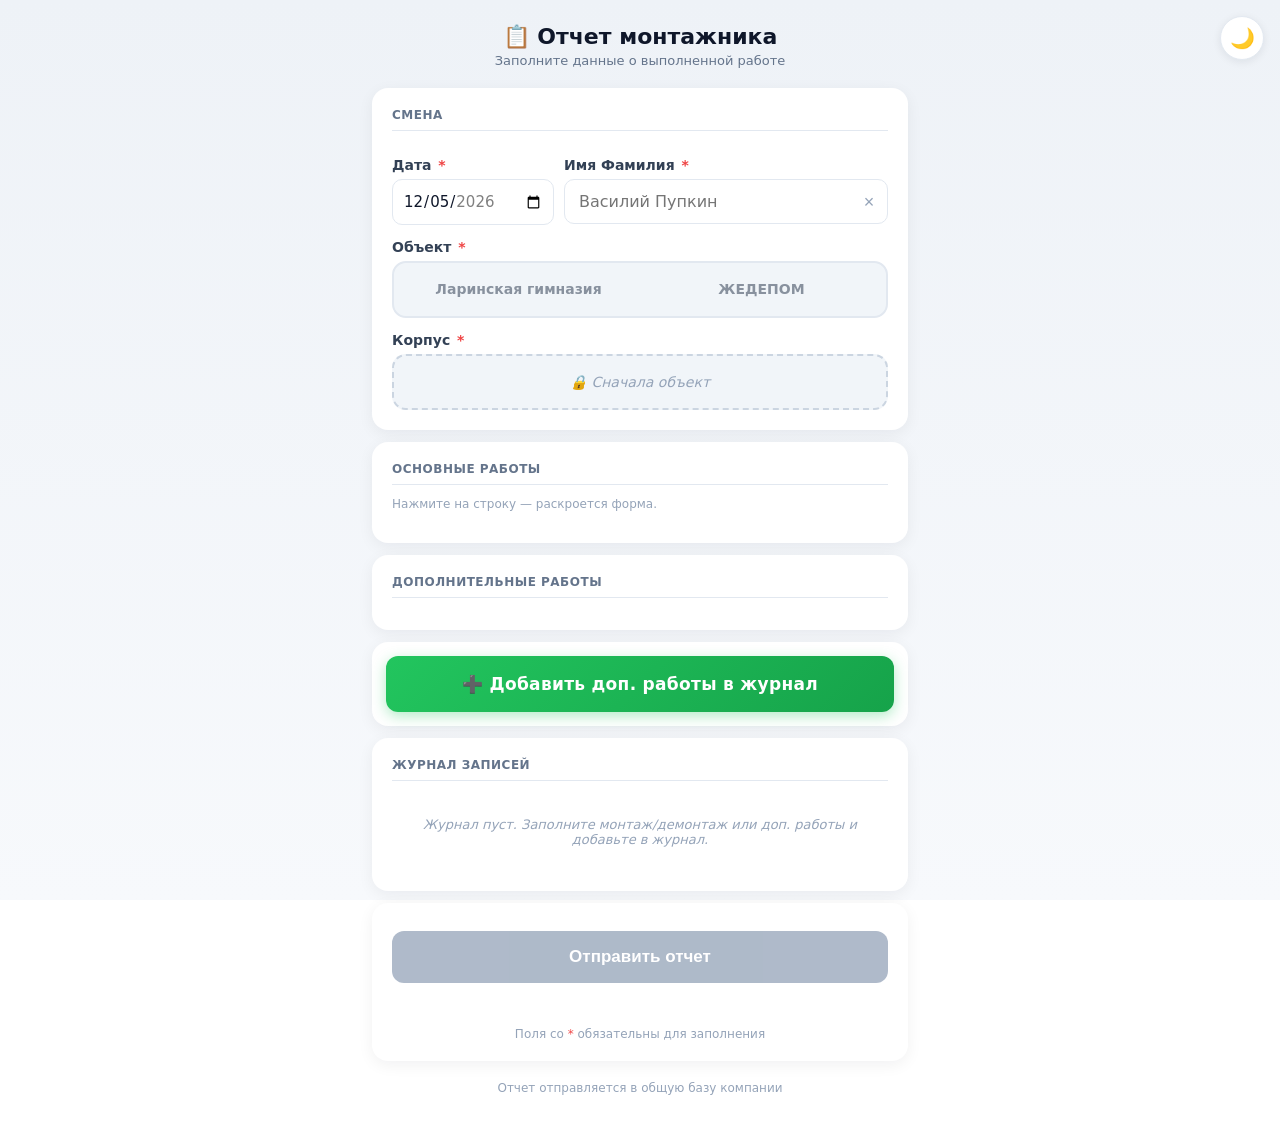
==== commit 658c8f52: "Update index.html" ====
--- a/index.html
+++ b/index.html
@@ -61,19 +61,11 @@
   </div>
 </div>
 
-<!-- ============ КАРТОЧКА 2: ОСНОВНЫЕ РАБОТЫ ============ -->
+<!-- ============ КАРТОЧКА 2: ОСНОВНЫЕ РАБОТЫ (аккордеон) ============ -->
 <div class="card" id="entry-card">
   <div class="section-title">Основные работы</div>
-  <p class="hint-small" style="margin:0 0 12px">Нажмите на кнопку — откроется окно для заполнения.</p>
-
-  <button type="button" class="main-work-btn main-work-btn-montazh"
-          id="btn-open-montazh" disabled>
-    🔧 Добавить монтаж
-  </button>
-  <button type="button" class="main-work-btn main-work-btn-demontazh"
-          id="btn-open-demontazh" disabled>
-    🔨 Добавить демонтаж
-  </button>
+  <p class="hint-small" style="margin:0 0 12px">Нажмите на строку — раскроется форма.</p>
+  <div id="main-works-container"></div>
 </div>
 
 <!-- ============ КАРТОЧКА 3: ДОПОЛНИТЕЛЬНЫЕ РАБОТЫ ============ -->
@@ -118,54 +110,6 @@
   <div class="progress-counter" id="progress-counter">0 из 0</div>
 </div>
 
-<!-- ============ МОДАЛЬНОЕ ОКНО: МОНТАЖ / ДЕМОНТАЖ ============ -->
-<div class="modal-overlay" id="main-modal">
-  <div class="modal-window">
-    <div class="modal-header">
-      <div class="modal-title" id="main-modal-title">Монтаж</div>
-      <button type="button" class="modal-close" id="main-modal-close" title="Закрыть">×</button>
-    </div>
-
-    <div class="modal-body">
-      <div class="row">
-        <div class="col-1" id="floor-col">
-          <label class="req">Этаж <span class="req-star">*</span></label>
-          <div class="segmented segmented-floors segmented-disabled" id="floor-segmented">
-            <input type="hidden" id="floor" class="req-field" value="">
-            <span class="segmented-hint">🔒 Имя</span>
-          </div>
-          <div class="field-error" id="err-floor">Заполните это поле</div>
-        </div>
-        <div class="col-2">
-          <label class="req">Помещение <span class="req-star">*</span></label>
-          <div class="room-wrap">
-            <span class="room-prefix" id="room-prefix" style="display: none;">к</span>
-            <input type="text" id="room" class="req-field"
-                   placeholder="🔒 Имя"
-                   inputmode="numeric"
-                   maxlength="4" disabled>
-            <button type="button" class="field-clear" id="clear-room" title="Очистить">×</button>
-          </div>
-          <div class="hint-small">Если помещения нет — введите 0</div>
-          <div class="field-error" id="err-room">Заполните это поле</div>
-        </div>
-      </div>
-
-      <div id="materials-section">
-        <div class="section-subtitle">Основные материалы</div>
-        <div id="materials-container"></div>
-      </div>
-    </div>
-
-    <div class="modal-footer">
-      <button type="button" class="modal-btn modal-btn-cancel" id="main-modal-cancel">Отмена</button>
-      <button type="button" class="modal-btn modal-btn-save" id="main-modal-save">Добавить в журнал</button>
-    </div>
-  </div>
-</div>
-
-<input type="hidden" id="work" value="">
-
 <div class="toast" id="toast"></div>
 
 <script src="script.js"></script>
--- a/style.css
+++ b/style.css
@@ -88,6 +88,7 @@
   min-height: 100vh;
   transition: background .3s, color .3s;
 }
+body.modal-open { overflow: hidden; }
 
 .theme-toggle {
   position: fixed;
@@ -322,9 +323,6 @@
 .segmented.segmented-disabled .segmented-hint { display: block; }
 .segmented.segmented-disabled .segmented-btn  { display: none; }
 
-/* ============================================ */
-/*  ЭТАЖИ — КАПСУЛЫ СНИЗУ ВВЕРХ                  */
-/* ============================================ */
 .segmented.segmented-floors {
   flex-direction: column-reverse;
   align-items: stretch;
@@ -737,7 +735,53 @@
 .btn-add-mentor:active { transform: scale(.98); }
 
 /* ============================================ */
-/*  КНОПКА «ДОБАВИТЬ В ЖУРНАЛ» — отдельная карточка */
+/*  КНОПКИ «МОНТАЖ» / «ДЕМОНТАЖ»                 */
+/* ============================================ */
+.main-work-btn {
+  width: 100%;
+  padding: 20px 16px;
+  border: none;
+  border-radius: 12px;
+  font-family: inherit;
+  font-size: 17px;
+  font-weight: 700;
+  letter-spacing: .3px;
+  cursor: pointer;
+  margin-bottom: 10px;
+  transition: transform .1s, box-shadow .15s, filter .15s;
+}
+.main-work-btn:last-child { margin-bottom: 0; }
+.main-work-btn:active:not(:disabled) { transform: scale(.98); }
+.main-work-btn:disabled {
+  background: #94a3b8;
+  color: #fff;
+  opacity: .55;
+  cursor: not-allowed;
+  box-shadow: none;
+}
+
+.main-work-btn-montazh {
+  background: linear-gradient(135deg, #2563eb, #1d4ed8);
+  color: #fff;
+  box-shadow: 0 4px 14px rgba(37, 99, 235, .35);
+}
+.main-work-btn-montazh:hover:not(:disabled) {
+  box-shadow: 0 6px 20px rgba(37, 99, 235, .5);
+  filter: brightness(1.05);
+}
+
+.main-work-btn-demontazh {
+  background: linear-gradient(135deg, #ea580c, #c2410c);
+  color: #fff;
+  box-shadow: 0 4px 14px rgba(234, 88, 12, .35);
+}
+.main-work-btn-demontazh:hover:not(:disabled) {
+  box-shadow: 0 6px 20px rgba(234, 88, 12, .5);
+  filter: brightness(1.05);
+}
+
+/* ============================================ */
+/*  КНОПКА «ДОБАВИТЬ ДОП. РАБОТЫ В ЖУРНАЛ»       */
 /* ============================================ */
 .btn-add-journal {
   width: 100%;
@@ -767,11 +811,122 @@
   box-shadow: 0 6px 20px rgba(34, 197, 94, .6);
 }
 
-/* Карточка с кнопкой «Добавить в журнал» */
 #add-journal-card {
   padding: 14px;
 }
 
+/* ============================================ */
+/*  МОДАЛЬНОЕ ОКНО                              */
+/* ============================================ */
+.modal-overlay {
+  position: fixed;
+  inset: 0;
+  display: none;
+  align-items: center;
+  justify-content: center;
+  background: rgba(15, 23, 42, .6);
+  backdrop-filter: blur(4px);
+  -webkit-backdrop-filter: blur(4px);
+  z-index: 400;
+  padding: 12px;
+}
+.modal-overlay.show { display: flex; }
+
+.modal-window {
+  background: var(--card-bg);
+  border-radius: 16px;
+  width: 100%;
+  max-width: 560px;
+  max-height: calc(100vh - 24px);
+  display: flex;
+  flex-direction: column;
+  box-shadow: 0 20px 60px rgba(0, 0, 0, .4);
+  animation: modalIn .2s ease;
+}
+@keyframes modalIn {
+  from { opacity: 0; transform: scale(.96) translateY(10px); }
+  to   { opacity: 1; transform: scale(1)   translateY(0); }
+}
+
+.modal-header {
+  display: flex;
+  align-items: center;
+  justify-content: space-between;
+  padding: 16px 18px;
+  border-bottom: 1px solid var(--border);
+  flex-shrink: 0;
+}
+.modal-title {
+  font-size: 18px;
+  font-weight: 700;
+  color: var(--text-main);
+}
+.modal-title.modal-title-montazh   { color: #2563eb; }
+.modal-title.modal-title-demontazh { color: #ea580c; }
+body.dark .modal-title.modal-title-montazh   { color: #60a5fa; }
+body.dark .modal-title.modal-title-demontazh { color: #fb923c; }
+
+.modal-close {
+  width: 36px;
+  height: 36px;
+  border-radius: 50%;
+  border: none;
+  background: var(--input-disabled-bg);
+  color: var(--text-label);
+  font-size: 22px;
+  line-height: 1;
+  cursor: pointer;
+  display: flex;
+  align-items: center;
+  justify-content: center;
+  transition: background .15s, color .15s;
+}
+.modal-close:hover { background: var(--red-bg); color: var(--red-border); }
+
+.modal-body {
+  padding: 16px 18px;
+  overflow-y: auto;
+  flex: 1 1 auto;
+  -webkit-overflow-scrolling: touch;
+}
+
+.modal-footer {
+  display: flex;
+  gap: 10px;
+  padding: 14px 18px;
+  border-top: 1px solid var(--border);
+  flex-shrink: 0;
+}
+.modal-btn {
+  flex: 1 1 0;
+  padding: 14px;
+  border: none;
+  border-radius: 10px;
+  font-family: inherit;
+  font-size: 15px;
+  font-weight: 700;
+  cursor: pointer;
+  transition: transform .1s, filter .15s, background .15s;
+}
+.modal-btn:active { transform: scale(.98); }
+
+.modal-btn-cancel {
+  background: var(--input-disabled-bg);
+  color: var(--text-label);
+  border: 1.5px solid var(--border);
+}
+.modal-btn-cancel:hover { background: var(--hover-bg); }
+
+.modal-btn-save {
+  background: linear-gradient(135deg, #22c55e, #16a34a);
+  color: #fff;
+  box-shadow: 0 4px 12px rgba(34, 197, 94, .35);
+}
+.modal-btn-save:hover { filter: brightness(1.05); }
+
+/* ============================================ */
+/*  ЖУРНАЛ                                      */
+/* ============================================ */
 .journal-building-title {
   font-size: 11px;
   font-weight: 700;
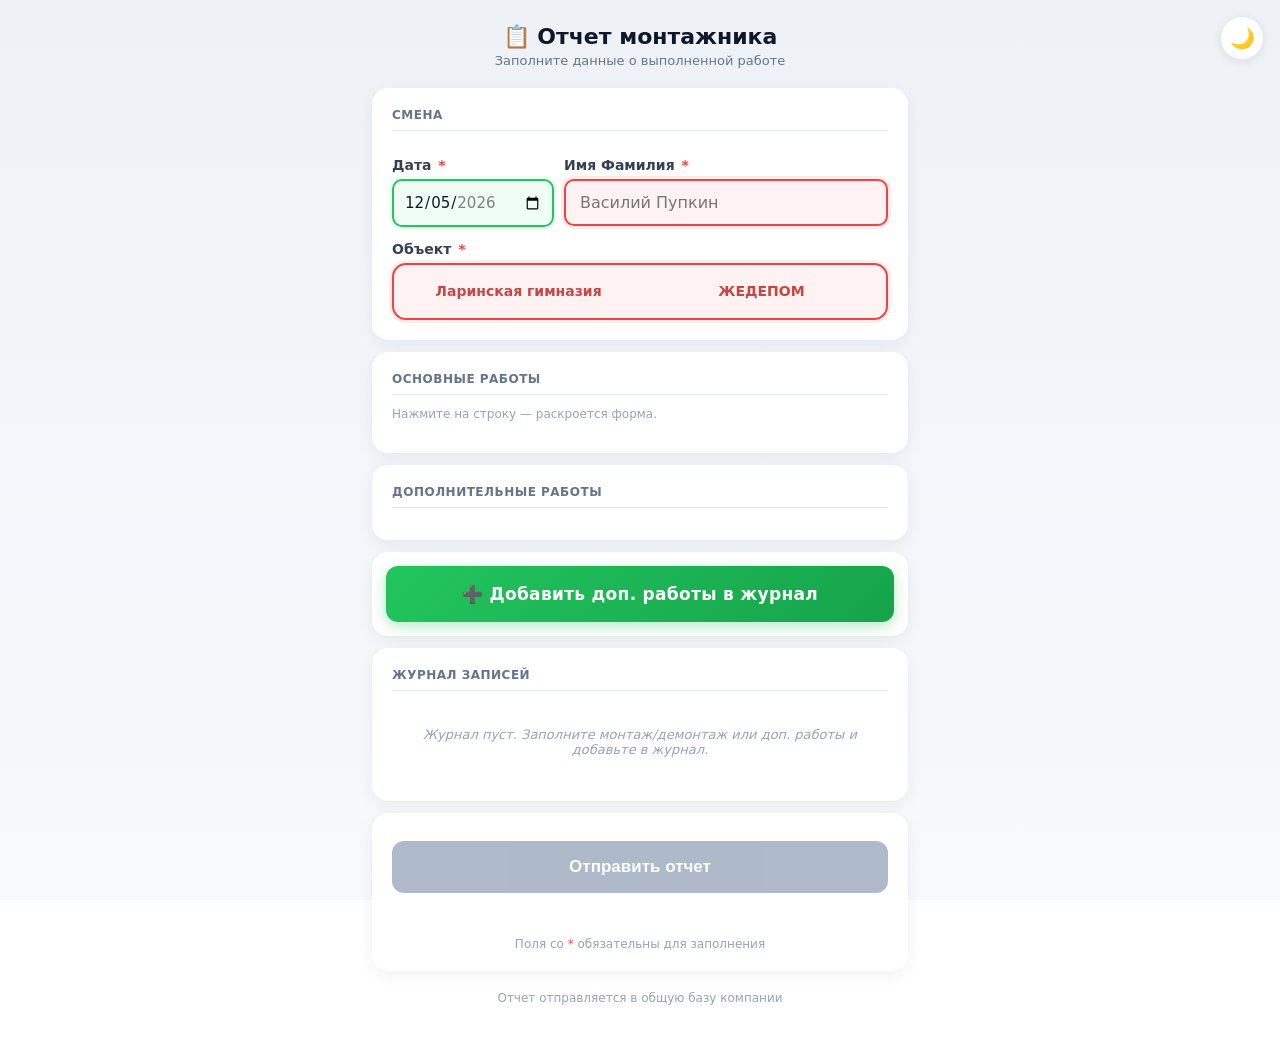
==== commit 48c0327d: "Update index.html" ====
--- a/index.html
+++ b/index.html
@@ -47,18 +47,6 @@
     <button type="button" class="segmented-btn" data-value="ЖЕДЕПОМ">ЖЕДЕПОМ</button>
   </div>
   <div class="field-error" id="err-object">Заполните это поле</div>
-
-  <div id="building-section">
-    <label class="req">Корпус <span class="req-star">*</span></label>
-    <div class="segmented segmented-disabled" id="building-segmented">
-      <input type="hidden" id="building" class="req-field" value="">
-      <span class="segmented-hint">🔒 Сначала объект</span>
-      <button type="button" class="segmented-btn" data-value="Основное здание">Основное здание</button>
-      <button type="button" class="segmented-btn" data-value="Крыло мастерских">Крыло мастерских</button>
-      <button type="button" class="segmented-btn" data-value="Чердак">Чердак</button>
-    </div>
-    <div class="field-error" id="err-building">Заполните это поле</div>
-  </div>
 </div>
 
 <!-- ============ КАРТОЧКА 2: ОСНОВНЫЕ РАБОТЫ (аккордеон) ============ -->
--- a/style.css
+++ b/style.css
@@ -34,7 +34,6 @@
   --toggle-bg: #ffffff;
   --toggle-border: #e2e8f0;
   --toggle-shadow: 0 2px 8px rgba(15, 23, 42, .08);
-  --dropdown-shadow: 0 12px 32px rgba(15, 23, 42, .15);
   --hover-bg: rgba(37, 99, 235, .08);
 }
 
@@ -71,7 +70,6 @@
   --toggle-bg: #1e293b;
   --toggle-border: #334155;
   --toggle-shadow: 0 2px 8px rgba(0, 0, 0, .4);
-  --dropdown-shadow: 0 12px 32px rgba(0, 0, 0, .5);
   --hover-bg: rgba(96, 165, 250, .12);
 }
 
@@ -88,7 +86,6 @@
   min-height: 100vh;
   transition: background .3s, color .3s;
 }
-body.modal-open { overflow: hidden; }
 
 .theme-toggle {
   position: fixed;
@@ -126,10 +123,8 @@
   cursor: pointer;
   box-shadow: 0 4px 16px rgba(15, 23, 42, .18);
   z-index: 150;
-  transition: transform .15s, background .2s, opacity .2s;
 }
 .scroll-top.show { display: flex; }
-.scroll-top:hover { transform: scale(1.08); background: var(--hover-bg); }
 .scroll-top:active { transform: scale(.94); }
 body.dark .scroll-top { box-shadow: 0 4px 16px rgba(0, 0, 0, .5); }
 
@@ -158,22 +153,10 @@
   border-top-color: #ffffff;
   animation: spin .9s linear infinite;
 }
-@keyframes spin {
-  to { transform: rotate(360deg); }
-}
-
-.progress-title {
-  font-size: 22px;
-  font-weight: 700;
-  letter-spacing: .5px;
-}
-
-.progress-counter {
-  font-size: 16px;
-  font-weight: 600;
-  opacity: .9;
-  font-variant-numeric: tabular-nums;
-}
+@keyframes spin { to { transform: rotate(360deg); } }
+
+.progress-title { font-size: 22px; font-weight: 700; letter-spacing: .5px; }
+.progress-counter { font-size: 16px; font-weight: 600; opacity: .9; font-variant-numeric: tabular-nums; }
 
 .header { text-align: center; padding: 12px 0 20px; }
 .header h1 { font-size: 22px; margin: 0 0 4px; color: var(--text-main); }
@@ -358,40 +341,22 @@
 .row > .col-1 { flex: 1 1 0; min-width: 0; }
 .row > .col-2 { flex: 2 1 0; min-width: 0; }
 
-.field-with-clear {
-  position: relative;
-  display: block;
-}
+.field-with-clear { position: relative; display: block; }
 .field-with-clear input { width: 100%; padding-right: 38px; }
 .field-with-clear .field-clear {
-  position: absolute;
-  right: 6px;
-  top: 50%;
-  transform: translateY(-50%);
+  position: absolute; right: 6px; top: 50%; transform: translateY(-50%);
 }
 
 .field-clear {
-  width: 26px;
-  height: 26px;
-  padding: 0;
-  border: none;
-  background: transparent;
-  color: var(--text-hint);
-  font-size: 18px;
-  font-weight: 500;
-  line-height: 1;
-  cursor: pointer;
-  border-radius: 50%;
-  display: inline-flex;
-  align-items: center;
-  justify-content: center;
+  width: 26px; height: 26px; padding: 0;
+  border: none; background: transparent;
+  color: var(--text-hint); font-size: 18px; font-weight: 500; line-height: 1;
+  cursor: pointer; border-radius: 50%;
+  display: inline-flex; align-items: center; justify-content: center;
   flex-shrink: 0;
   transition: background .15s, color .15s;
 }
-.field-clear:hover {
-  background: var(--input-disabled-bg);
-  color: var(--text-main);
-}
+.field-clear:hover { background: var(--input-disabled-bg); color: var(--text-main); }
 
 input.req-field.is-partial,
 .mentor-name-input.is-partial {
@@ -409,7 +374,6 @@
   border-width: 2px;
   box-shadow: 0 0 0 3px var(--red-shadow);
 }
-
 .mentor-name-input.is-filled {
   background: var(--green-bg);
   border-color: var(--green-border);
@@ -429,237 +393,114 @@
 .material-group:last-child { border-bottom: none; padding-bottom: 0; }
 
 .material-group-name {
-  font-size: 12px;
-  font-weight: 700;
-  color: var(--text-label);
-  line-height: 1.3;
-  word-break: break-word;
-  padding-top: 24px;
+  font-size: 12px; font-weight: 700; color: var(--text-label);
+  line-height: 1.3; word-break: break-word; padding-top: 24px;
 }
 
 .material-variants {
   position: relative;
-  display: flex;
-  flex-direction: column;
-  gap: 8px;
-  min-width: 0;
-}
-
+  display: flex; flex-direction: column; gap: 8px; min-width: 0;
+}
 .material-variants::before {
-  content: '';
-  position: absolute;
-  left: -9px;
-  top: 28px;
-  bottom: 16px;
-  width: 1px;
-  background: var(--border);
+  content: ''; position: absolute; left: -9px; top: 28px; bottom: 16px;
+  width: 1px; background: var(--border);
 }
 
 .variant-line {
   position: relative;
-  display: flex;
-  align-items: center;
-  gap: 6px;
-  padding-top: 12px;
-  min-height: 44px;
-  min-width: 0;
-}
-
+  display: flex; align-items: center; gap: 6px;
+  padding-top: 12px; min-height: 44px; min-width: 0;
+}
 .variant-line::before {
-  content: '';
-  position: absolute;
-  left: -9px;
-  top: 28px;
-  width: 9px;
-  height: 1px;
-  background: var(--border);
+  content: ''; position: absolute; left: -9px; top: 28px;
+  width: 9px; height: 1px; background: var(--border);
 }
 
 .variant-badge {
-  flex: 0 0 56px;
-  width: 56px;
-  padding: 8px 6px;
-  border-radius: 8px;
-  background: var(--input-disabled-bg);
+  flex: 0 0 56px; width: 56px; padding: 8px 6px;
+  border-radius: 8px; background: var(--input-disabled-bg);
   border: 1.5px solid var(--border);
-  font-size: 12px;
-  font-weight: 600;
-  text-align: center;
-  color: var(--text-label);
-  white-space: nowrap;
-  user-select: none;
-  line-height: 1;
-  box-sizing: border-box;
+  font-size: 12px; font-weight: 600; text-align: center;
+  color: var(--text-label); white-space: nowrap; user-select: none;
+  line-height: 1; box-sizing: border-box;
 }
 .variant-badge.primary {
   background: linear-gradient(135deg, var(--btn-from), var(--btn-to));
-  border-color: transparent;
-  color: #fff;
+  border-color: transparent; color: #fff;
   box-shadow: 0 2px 6px var(--btn-shadow);
 }
 
 .variant-for {
-  flex: 0 0 auto;
-  font-size: 11px;
-  font-weight: 500;
-  color: var(--text-hint);
-  user-select: none;
-  white-space: nowrap;
-  line-height: 1;
+  flex: 0 0 auto; font-size: 11px; font-weight: 500;
+  color: var(--text-hint); user-select: none; white-space: nowrap; line-height: 1;
 }
 
 .variant-system {
-  flex: 0 0 44px;
-  width: 44px;
-  padding: 8px 4px;
-  border-radius: 8px;
-  background: var(--input-disabled-bg);
+  flex: 0 0 44px; width: 44px; padding: 8px 4px;
+  border-radius: 8px; background: var(--input-disabled-bg);
   border: 1px solid var(--border);
-  font-size: 11px;
-  font-weight: 700;
-  letter-spacing: .3px;
-  text-align: center;
-  color: var(--text-label);
-  white-space: nowrap;
-  user-select: none;
-  line-height: 1;
-  box-sizing: border-box;
-}
-
-.variant-system.variant-system-aps {
-  background: #fdeaea;
-  border-color: #f3c0c0;
-  color: #b3393b;
-}
-body.dark .variant-system.variant-system-aps {
-  background: #3a1d1f;
-  border-color: #7a3a3c;
-  color: #f0a5a5;
-}
-
-.variant-system.variant-system-soue {
-  background: #e6f1fb;
-  border-color: #bcd8f0;
-  color: #2a6ba0;
-}
-body.dark .variant-system.variant-system-soue {
-  background: #18293a;
-  border-color: #3a5f80;
-  color: #92c0e6;
-}
+  font-size: 11px; font-weight: 700; letter-spacing: .3px;
+  text-align: center; color: var(--text-label);
+  white-space: nowrap; user-select: none; line-height: 1; box-sizing: border-box;
+}
+.variant-system.variant-system-aps { background: #fdeaea; border-color: #f3c0c0; color: #b3393b; }
+body.dark .variant-system.variant-system-aps { background: #3a1d1f; border-color: #7a3a3c; color: #f0a5a5; }
+.variant-system.variant-system-soue { background: #e6f1fb; border-color: #bcd8f0; color: #2a6ba0; }
+body.dark .variant-system.variant-system-soue { background: #18293a; border-color: #3a5f80; color: #92c0e6; }
 
 .qty-btn {
-  flex: 0 0 26px;
-  width: 26px;
-  height: 30px;
-  padding: 0;
-  border: 1.5px solid var(--border);
-  border-radius: 8px;
-  background: var(--input-bg);
-  color: var(--text-main);
-  font-family: inherit;
-  font-size: 16px;
-  font-weight: 700;
-  line-height: 1;
-  cursor: pointer;
-  display: inline-flex;
-  align-items: center;
-  justify-content: center;
+  flex: 0 0 26px; width: 26px; height: 30px; padding: 0;
+  border: 1.5px solid var(--border); border-radius: 8px;
+  background: var(--input-bg); color: var(--text-main);
+  font-family: inherit; font-size: 16px; font-weight: 700; line-height: 1;
+  cursor: pointer; display: inline-flex; align-items: center; justify-content: center;
   transition: background .15s, border-color .15s, color .15s, transform .1s;
 }
-.qty-btn:hover:not(:disabled) {
-  background: var(--hover-bg);
-  border-color: var(--border-focus);
-  color: var(--border-focus);
-}
+.qty-btn:hover:not(:disabled) { background: var(--hover-bg); border-color: var(--border-focus); color: var(--border-focus); }
 .qty-btn:active:not(:disabled) { transform: scale(.9); }
 .qty-btn:disabled { opacity: .35; cursor: not-allowed; }
 
 .variant-line input.variant-input {
-  flex: 0 0 56px;
-  width: 56px;
-  min-width: 56px;
-  max-width: 56px;
-  padding: 8px 4px;
-  border: 1.5px solid var(--border);
-  border-radius: 8px;
-  background: var(--input-bg);
-  color: var(--text-main);
-  font-family: inherit;
-  font-size: 14px;
-  font-weight: 600;
-  text-align: right;
-  letter-spacing: .3px;
+  flex: 0 0 56px; width: 56px; min-width: 56px; max-width: 56px;
+  padding: 8px 4px; border: 1.5px solid var(--border); border-radius: 8px;
+  background: var(--input-bg); color: var(--text-main);
+  font-family: inherit; font-size: 14px; font-weight: 600;
+  text-align: right; letter-spacing: .3px;
   transition: border-color .2s, box-shadow .2s, background .2s;
-  -moz-appearance: textfield;
-  appearance: textfield;
+  -moz-appearance: textfield; appearance: textfield;
 }
 .variant-line input.variant-input::-webkit-outer-spin-button,
 .variant-line input.variant-input::-webkit-inner-spin-button {
-  -webkit-appearance: none;
-  margin: 0;
+  -webkit-appearance: none; margin: 0;
 }
 .variant-line input.variant-input:focus {
-  outline: none;
-  border-color: var(--border-focus);
+  outline: none; border-color: var(--border-focus);
   box-shadow: 0 0 0 3px rgba(37, 99, 235, .15);
 }
-.variant-line input.variant-input::placeholder {
-  color: var(--text-hint);
-  text-align: center;
-}
+.variant-line input.variant-input::placeholder { color: var(--text-hint); text-align: center; }
 
 .variant-clear-btn {
-  flex: 0 0 22px;
-  width: 22px;
-  height: 22px;
-  padding: 0;
-  border: none;
-  background: transparent;
-  color: var(--text-hint);
-  font-size: 16px;
-  font-weight: 500;
-  line-height: 1;
-  cursor: pointer;
-  border-radius: 50%;
-  display: inline-flex;
-  align-items: center;
-  justify-content: center;
+  flex: 0 0 22px; width: 22px; height: 22px; padding: 0;
+  border: none; background: transparent;
+  color: var(--text-hint); font-size: 16px; font-weight: 500; line-height: 1;
+  cursor: pointer; border-radius: 50%;
+  display: inline-flex; align-items: center; justify-content: center;
   transition: background .15s, color .15s;
 }
-.variant-clear-btn:hover {
-  background: var(--input-disabled-bg);
-  color: var(--text-main);
-}
-
-.variant-unit {
-  flex: 0 0 18px;
-  width: 18px;
-  font-size: 12px;
-  color: var(--text-hint);
-  text-align: left;
-}
+.variant-clear-btn:hover { background: var(--input-disabled-bg); color: var(--text-main); }
+
+.variant-unit { flex: 0 0 18px; width: 18px; font-size: 12px; color: var(--text-hint); text-align: left; }
 
 @media (max-width: 520px) {
-  .material-group {
-    display: block;
-    padding: 14px 0;
-  }
-  .material-group-name {
-    padding-top: 0;
-    margin-bottom: 10px;
-    font-size: 13px;
-  }
+  .material-group { display: block; padding: 14px 0; }
+  .material-group-name { padding-top: 0; margin-bottom: 10px; font-size: 13px; }
   .material-variants::before,
   .variant-line::before { display: none; }
   .variant-line { padding-top: 8px; gap: 4px; }
   .variant-badge { flex-basis: 52px; width: 52px; }
   .variant-system { flex-basis: 42px; width: 42px; }
   .variant-line input.variant-input {
-    flex: 0 0 52px;
-    width: 52px;
-    min-width: 52px;
-    max-width: 52px;
+    flex: 0 0 52px; width: 52px; min-width: 52px; max-width: 52px;
   }
   .qty-btn { flex-basis: 24px; width: 24px; }
 }
@@ -670,11 +511,8 @@
 }
 #additional-card.additional-block-disabled::after {
   content: 'Сначала укажите имя и объект';
-  display: block;
-  margin-top: 12px;
-  font-size: 11px;
-  font-style: italic;
-  color: var(--text-hint);
+  display: block; margin-top: 12px;
+  font-size: 11px; font-style: italic; color: var(--text-hint);
 }
 
 .additional-fields { display: flex; flex-direction: column; gap: 12px; }
@@ -686,99 +524,142 @@
 .additional-group:first-child { border-top: none; padding-top: 0; }
 
 .additional-group-name {
-  font-size: 12px;
-  font-weight: 700;
-  color: var(--text-label);
-  margin-bottom: 8px;
-  letter-spacing: .3px;
+  font-size: 12px; font-weight: 700; color: var(--text-label);
+  margin-bottom: 8px; letter-spacing: .3px;
 }
 
 .mentor-name-input {
-  flex: 1 1 0;
-  min-width: 0;
+  flex: 1 1 0; min-width: 0;
   padding: 8px 10px;
-  border: 1.5px solid var(--border);
-  border-radius: 8px;
-  background: var(--input-bg);
-  color: var(--text-main);
-  font-family: inherit;
-  font-size: 14px;
+  border: 1.5px solid var(--border); border-radius: 8px;
+  background: var(--input-bg); color: var(--text-main);
+  font-family: inherit; font-size: 14px;
   transition: border-color .2s, box-shadow .2s, background .2s;
 }
 .mentor-name-input:focus {
-  outline: none;
-  border-color: var(--border-focus);
+  outline: none; border-color: var(--border-focus);
   box-shadow: 0 0 0 3px rgba(37, 99, 235, .15);
 }
 .mentor-name-input.is-invalid {
-  border-color: var(--red-border);
-  border-width: 2px;
-  background: var(--red-bg);
+  border-color: var(--red-border); border-width: 2px; background: var(--red-bg);
 }
 .mentor-name-input::placeholder { color: var(--text-hint); }
 
 .btn-add-mentor {
-  margin-top: 10px;
-  width: 100%;
-  padding: 10px 14px;
+  margin-top: 10px; width: 100%; padding: 10px 14px;
   background: var(--input-bg);
   border: 1.5px dashed var(--border-focus);
   color: var(--border-focus);
-  border-radius: 10px;
-  font-family: inherit;
-  font-size: 13px;
-  font-weight: 600;
-  cursor: pointer;
-  transition: background .15s, transform .1s;
+  border-radius: 10px; font-family: inherit; font-size: 13px; font-weight: 600;
+  cursor: pointer; transition: background .15s, transform .1s;
 }
 .btn-add-mentor:hover { background: var(--hover-bg); }
 .btn-add-mentor:active { transform: scale(.98); }
 
 /* ============================================ */
-/*  КНОПКИ «МОНТАЖ» / «ДЕМОНТАЖ»                 */
+/*  АККОРДЕОН ОСНОВНЫХ РАБОТ                    */
 /* ============================================ */
-.main-work-btn {
+.accordion-item {
+  margin-bottom: 10px;
+  border-radius: 12px;
+  overflow: hidden;
+}
+.accordion-item:last-child { margin-bottom: 0; }
+
+.accordion-header {
   width: 100%;
-  padding: 20px 16px;
+  padding: 18px 16px;
+  border: none;
+  border-radius: 12px;
+  background: linear-gradient(135deg, var(--input-disabled-bg), var(--input-bg));
+  color: var(--text-main);
+  font-family: inherit;
+  font-size: 16px;
+  font-weight: 700;
+  letter-spacing: .3px;
+  cursor: pointer;
+  display: flex;
+  align-items: center;
+  gap: 12px;
+  transition: filter .15s, transform .1s, box-shadow .15s;
+  box-shadow: 0 2px 6px rgba(15, 23, 42, .06);
+}
+body.dark .accordion-header { box-shadow: 0 2px 6px rgba(0, 0, 0, .3); }
+
+.accordion-header:hover:not(:disabled) { filter: brightness(1.05); }
+.accordion-header:active:not(:disabled) { transform: scale(.99); }
+.accordion-header:disabled {
+  opacity: .45;
+  cursor: not-allowed;
+  box-shadow: none;
+}
+
+.accordion-header-demontazh {
+  background: linear-gradient(135deg, #fb923c, #ea580c);
+  color: #fff;
+  box-shadow: 0 4px 14px rgba(234, 88, 12, .3);
+}
+body.dark .accordion-header-demontazh {
+  background: linear-gradient(135deg, #ea580c, #c2410c);
+}
+
+.accordion-header-montazh {
+  background: linear-gradient(135deg, #60a5fa, #2563eb);
+  color: #fff;
+  box-shadow: 0 4px 14px rgba(37, 99, 235, .3);
+}
+body.dark .accordion-header-montazh {
+  background: linear-gradient(135deg, #2563eb, #1d4ed8);
+}
+
+.acc-emoji { font-size: 20px; }
+.acc-label { flex: 1 1 auto; text-align: left; }
+.acc-arrow {
+  font-size: 14px;
+  transition: transform .25s ease;
+  opacity: .9;
+}
+.accordion-header.expanded .acc-arrow { transform: rotate(180deg); }
+
+.accordion-body {
+  display: none;
+  padding: 16px 4px 4px;
+  animation: accOpen .25s ease;
+}
+.accordion-body.open { display: block; }
+
+@keyframes accOpen {
+  from { opacity: 0; transform: translateY(-6px); }
+  to   { opacity: 1; transform: translateY(0); }
+}
+
+.btn-save-work {
+  width: 100%;
+  margin-top: 18px;
+  padding: 16px;
   border: none;
   border-radius: 12px;
   font-family: inherit;
-  font-size: 17px;
+  font-size: 15px;
   font-weight: 700;
   letter-spacing: .3px;
+  color: #fff;
   cursor: pointer;
-  margin-bottom: 10px;
-  transition: transform .1s, box-shadow .15s, filter .15s;
-}
-.main-work-btn:last-child { margin-bottom: 0; }
-.main-work-btn:active:not(:disabled) { transform: scale(.98); }
-.main-work-btn:disabled {
-  background: #94a3b8;
-  color: #fff;
-  opacity: .55;
-  cursor: not-allowed;
-  box-shadow: none;
-}
-
-.main-work-btn-montazh {
-  background: linear-gradient(135deg, #2563eb, #1d4ed8);
-  color: #fff;
-  box-shadow: 0 4px 14px rgba(37, 99, 235, .35);
-}
-.main-work-btn-montazh:hover:not(:disabled) {
-  box-shadow: 0 6px 20px rgba(37, 99, 235, .5);
-  filter: brightness(1.05);
-}
-
-.main-work-btn-demontazh {
-  background: linear-gradient(135deg, #ea580c, #c2410c);
-  color: #fff;
-  box-shadow: 0 4px 14px rgba(234, 88, 12, .35);
-}
-.main-work-btn-demontazh:hover:not(:disabled) {
-  box-shadow: 0 6px 20px rgba(234, 88, 12, .5);
-  filter: brightness(1.05);
-}
+  transition: filter .15s, transform .1s;
+}
+.btn-save-work:active { transform: scale(.98); }
+
+.btn-save-work-demontazh {
+  background: linear-gradient(135deg, #fb923c, #ea580c);
+  box-shadow: 0 4px 12px rgba(234, 88, 12, .3);
+}
+.btn-save-work-demontazh:hover { filter: brightness(1.05); }
+
+.btn-save-work-montazh {
+  background: linear-gradient(135deg, #60a5fa, #2563eb);
+  box-shadow: 0 4px 12px rgba(37, 99, 235, .3);
+}
+.btn-save-work-montazh:hover { filter: brightness(1.05); }
 
 /* ============================================ */
 /*  КНОПКА «ДОБАВИТЬ ДОП. РАБОТЫ В ЖУРНАЛ»       */
@@ -798,10 +679,7 @@
   box-shadow: 0 4px 14px rgba(34, 197, 94, .35);
   transition: transform .1s, box-shadow .15s, filter .15s;
 }
-.btn-add-journal:hover {
-  box-shadow: 0 6px 20px rgba(34, 197, 94, .5);
-  filter: brightness(1.05);
-}
+.btn-add-journal:hover { box-shadow: 0 6px 20px rgba(34, 197, 94, .5); filter: brightness(1.05); }
 .btn-add-journal:active { transform: scale(.98); }
 body.dark .btn-add-journal {
   background: linear-gradient(135deg, #22c55e, #15803d);
@@ -811,150 +689,29 @@
   box-shadow: 0 6px 20px rgba(34, 197, 94, .6);
 }
 
-#add-journal-card {
-  padding: 14px;
-}
-
-/* ============================================ */
-/*  МОДАЛЬНОЕ ОКНО                              */
-/* ============================================ */
-.modal-overlay {
-  position: fixed;
-  inset: 0;
-  display: none;
-  align-items: center;
-  justify-content: center;
-  background: rgba(15, 23, 42, .6);
-  backdrop-filter: blur(4px);
-  -webkit-backdrop-filter: blur(4px);
-  z-index: 400;
-  padding: 12px;
-}
-.modal-overlay.show { display: flex; }
-
-.modal-window {
-  background: var(--card-bg);
-  border-radius: 16px;
-  width: 100%;
-  max-width: 560px;
-  max-height: calc(100vh - 24px);
-  display: flex;
-  flex-direction: column;
-  box-shadow: 0 20px 60px rgba(0, 0, 0, .4);
-  animation: modalIn .2s ease;
-}
-@keyframes modalIn {
-  from { opacity: 0; transform: scale(.96) translateY(10px); }
-  to   { opacity: 1; transform: scale(1)   translateY(0); }
-}
-
-.modal-header {
-  display: flex;
-  align-items: center;
-  justify-content: space-between;
-  padding: 16px 18px;
-  border-bottom: 1px solid var(--border);
-  flex-shrink: 0;
-}
-.modal-title {
-  font-size: 18px;
-  font-weight: 700;
-  color: var(--text-main);
-}
-.modal-title.modal-title-montazh   { color: #2563eb; }
-.modal-title.modal-title-demontazh { color: #ea580c; }
-body.dark .modal-title.modal-title-montazh   { color: #60a5fa; }
-body.dark .modal-title.modal-title-demontazh { color: #fb923c; }
-
-.modal-close {
-  width: 36px;
-  height: 36px;
-  border-radius: 50%;
-  border: none;
-  background: var(--input-disabled-bg);
-  color: var(--text-label);
-  font-size: 22px;
-  line-height: 1;
-  cursor: pointer;
-  display: flex;
-  align-items: center;
-  justify-content: center;
-  transition: background .15s, color .15s;
-}
-.modal-close:hover { background: var(--red-bg); color: var(--red-border); }
-
-.modal-body {
-  padding: 16px 18px;
-  overflow-y: auto;
-  flex: 1 1 auto;
-  -webkit-overflow-scrolling: touch;
-}
-
-.modal-footer {
-  display: flex;
-  gap: 10px;
-  padding: 14px 18px;
-  border-top: 1px solid var(--border);
-  flex-shrink: 0;
-}
-.modal-btn {
-  flex: 1 1 0;
-  padding: 14px;
-  border: none;
-  border-radius: 10px;
-  font-family: inherit;
-  font-size: 15px;
-  font-weight: 700;
-  cursor: pointer;
-  transition: transform .1s, filter .15s, background .15s;
-}
-.modal-btn:active { transform: scale(.98); }
-
-.modal-btn-cancel {
-  background: var(--input-disabled-bg);
-  color: var(--text-label);
-  border: 1.5px solid var(--border);
-}
-.modal-btn-cancel:hover { background: var(--hover-bg); }
-
-.modal-btn-save {
-  background: linear-gradient(135deg, #22c55e, #16a34a);
-  color: #fff;
-  box-shadow: 0 4px 12px rgba(34, 197, 94, .35);
-}
-.modal-btn-save:hover { filter: brightness(1.05); }
+#add-journal-card { padding: 14px; }
 
 /* ============================================ */
 /*  ЖУРНАЛ                                      */
 /* ============================================ */
 .journal-building-title {
-  font-size: 11px;
-  font-weight: 700;
-  letter-spacing: .8px;
-  text-transform: uppercase;
-  color: var(--border-focus);
-  margin: 14px 0 8px;
-  padding-bottom: 6px;
+  font-size: 11px; font-weight: 700; letter-spacing: .8px;
+  text-transform: uppercase; color: var(--border-focus);
+  margin: 14px 0 8px; padding-bottom: 6px;
   border-bottom: 1px dashed var(--border);
 }
 .journal-building-title:first-child { margin-top: 0; }
 
 .journal-subsection-title {
-  font-size: 11px;
-  font-weight: 700;
-  letter-spacing: .5px;
+  font-size: 11px; font-weight: 700; letter-spacing: .5px;
   color: var(--text-title);
-  margin: 10px 0 6px;
-  padding-left: 2px;
+  margin: 10px 0 6px; padding-left: 2px;
 }
 
 .journal-count { font-weight: 700; color: var(--border-focus); margin-left: 4px; }
 .journal-empty {
-  text-align: center;
-  padding: 24px 8px;
-  font-size: 13px;
-  color: var(--text-hint);
-  font-style: italic;
+  text-align: center; padding: 24px 8px;
+  font-size: 13px; color: var(--text-hint); font-style: italic;
 }
 .journal-entry {
   border: 1.5px solid var(--border);
@@ -966,25 +723,18 @@
 }
 .journal-entry:last-child { margin-bottom: 0; }
 .journal-entry-header {
-  display: flex;
-  align-items: flex-start;
-  justify-content: space-between;
-  gap: 8px;
-  margin-bottom: 6px;
+  display: flex; align-items: flex-start; justify-content: space-between;
+  gap: 8px; margin-bottom: 6px;
 }
 .journal-entry-title {
-  font-size: 14px; font-weight: 700;
-  color: var(--text-main);
+  font-size: 14px; font-weight: 700; color: var(--text-main);
   flex: 1 1 auto; word-break: break-word;
 }
 .journal-entry-actions { display: flex; gap: 6px; flex: 0 0 auto; }
 .journal-btn {
   width: 32px; height: 32px;
-  border: 1.5px solid var(--border);
-  border-radius: 8px;
-  background: var(--card-bg);
-  cursor: pointer;
-  font-size: 14px;
+  border: 1.5px solid var(--border); border-radius: 8px;
+  background: var(--card-bg); cursor: pointer; font-size: 14px;
   display: flex; align-items: center; justify-content: center;
   transition: background .15s, border-color .15s, transform .1s;
 }
@@ -993,14 +743,11 @@
 .journal-btn-edit:hover { background: var(--hover-bg); }
 .journal-btn-del:hover { background: var(--red-bg); border-color: var(--red-border); }
 .journal-entry-meta {
-  font-size: 12px; font-weight: 600;
-  color: var(--border-focus);
-  margin-bottom: 8px;
+  font-size: 12px; font-weight: 600; color: var(--border-focus); margin-bottom: 8px;
 }
 .journal-entry-materials {
-  display: flex; flex-direction: column;
-  gap: 4px; padding-top: 6px;
-  border-top: 1px dashed var(--border);
+  display: flex; flex-direction: column; gap: 4px;
+  padding-top: 6px; border-top: 1px dashed var(--border);
 }
 .journal-entry-mat {
   display: flex; justify-content: space-between; gap: 8px;
@@ -1010,165 +757,96 @@
   flex: 1 1 auto; min-width: 0;
   overflow: hidden; text-overflow: ellipsis; white-space: nowrap;
 }
-.jm-qty {
-  flex: 0 0 auto;
-  font-weight: 700; color: var(--text-main);
-  white-space: nowrap;
-}
+.jm-qty { flex: 0 0 auto; font-weight: 700; color: var(--text-main); white-space: nowrap; }
 
 button.submit {
-  margin-top: 8px;
-  width: 100%;
-  padding: 16px;
+  margin-top: 8px; width: 100%; padding: 16px;
   background: linear-gradient(135deg, var(--btn-from), var(--btn-to));
-  color: #fff;
-  border: none;
-  border-radius: 12px;
-  font-size: 17px;
-  font-weight: 700;
-  cursor: pointer;
+  color: #fff; border: none; border-radius: 12px;
+  font-size: 17px; font-weight: 700; cursor: pointer;
   box-shadow: 0 4px 12px var(--btn-shadow);
   transition: transform .1s;
 }
 button.submit:active { transform: scale(.98); }
 button.submit:disabled {
-  background: #94a3b8;
-  box-shadow: none;
-  cursor: not-allowed;
-  opacity: .75;
+  background: #94a3b8; box-shadow: none; cursor: not-allowed; opacity: .75;
 }
 
 #msg {
-  margin-top: 14px;
-  text-align: center;
-  font-weight: 600;
-  min-height: 22px;
-  font-size: 15px;
+  margin-top: 14px; text-align: center; font-weight: 600;
+  min-height: 22px; font-size: 15px;
 }
 .ok { color: #16a34a; }
 body.dark .ok { color: #4ade80; }
 .err { color: #ef4444; }
 body.dark .err { color: #f87171; }
 
-.hint {
-  text-align: center;
-  font-size: 12px;
-  color: var(--text-hint);
-  margin: 8px 0 0;
-}
-.footer {
-  text-align: center;
-  padding: 8px 0 24px;
-  font-size: 12px;
-  color: var(--text-hint);
-}
+.hint { text-align: center; font-size: 12px; color: var(--text-hint); margin: 8px 0 0; }
+.footer { text-align: center; padding: 8px 0 24px; font-size: 12px; color: var(--text-hint); }
 
 body, .card, input, label, .section-title {
   transition: background-color .3s, color .3s, border-color .3s;
 }
 
 input[type="date"].is-old-date {
-  background: #fef3c7;
-  border-color: #f59e0b;
-  border-width: 2px;
+  background: #fef3c7; border-color: #f59e0b; border-width: 2px;
   box-shadow: 0 0 0 3px rgba(245, 158, 11, .12);
-  color: #92400e;
-  font-weight: 600;
+  color: #92400e; font-weight: 600;
 }
 body.dark input[type="date"].is-old-date {
-  background: #422006;
-  border-color: #f59e0b;
-  color: #fbbf24;
+  background: #422006; border-color: #f59e0b; color: #fbbf24;
   box-shadow: 0 0 0 3px rgba(245, 158, 11, .18);
 }
 
 .toast {
-  position: fixed;
-  bottom: 80px; left: 50%;
+  position: fixed; bottom: 80px; left: 50%;
   transform: translateX(-50%) translateY(120px);
-  background: #16a34a;
-  color: #fff;
-  padding: 12px 20px;
-  border-radius: 10px;
-  font-size: 14px;
-  font-weight: 600;
+  background: #16a34a; color: #fff;
+  padding: 12px 20px; border-radius: 10px;
+  font-size: 14px; font-weight: 600;
   box-shadow: 0 8px 24px rgba(0, 0, 0, .25);
-  z-index: 300;
-  opacity: 0;
-  pointer-events: none;
+  z-index: 300; opacity: 0; pointer-events: none;
   transition: transform .3s ease, opacity .3s ease;
-  max-width: 90vw;
-  text-align: center;
-}
-.toast.show {
-  transform: translateX(-50%) translateY(0);
-  opacity: 1;
-}
-body.dark .toast {
-  background: #22c55e;
-  color: #052e16;
-}
-
-.room-wrap {
-  display: flex;
-  align-items: stretch;
-  gap: 6px;
-}
-.room-wrap input.req-field {
-  flex: 1 1 0;
-  min-width: 0;
-}
+  max-width: 90vw; text-align: center;
+}
+.toast.show { transform: translateX(-50%) translateY(0); opacity: 1; }
+body.dark .toast { background: #22c55e; color: #052e16; }
+
+.room-wrap { display: flex; align-items: stretch; gap: 6px; }
+.room-wrap input.req-field { flex: 1 1 0; min-width: 0; }
 .room-prefix {
-  display: inline-flex;
-  align-items: center;
-  padding: 0 10px;
-  border-radius: 10px;
+  display: inline-flex; align-items: center;
+  padding: 0 10px; border-radius: 10px;
   background: var(--input-disabled-bg);
   border: 1.5px solid var(--border);
   color: var(--text-label);
-  font-size: 16px;
-  font-weight: 700;
-  user-select: none;
-  flex-shrink: 0;
-}
-
-#building-section {
-  animation: fadeSlideIn .25s ease;
-}
+  font-size: 16px; font-weight: 700;
+  user-select: none; flex-shrink: 0;
+}
+
+#building-section { animation: fadeSlideIn .25s ease; }
 @keyframes fadeSlideIn {
   from { opacity: 0; transform: translateY(-6px); }
   to   { opacity: 1; transform: translateY(0); }
 }
 
 .zadelka-separator {
-  margin: 16px 0 4px;
-  padding: 6px 0;
-  font-size: 12px;
-  font-weight: 700;
-  letter-spacing: .5px;
-  text-transform: uppercase;
-  color: var(--border-focus);
+  margin: 16px 0 4px; padding: 6px 0;
+  font-size: 12px; font-weight: 700; letter-spacing: .5px;
+  text-transform: uppercase; color: var(--border-focus);
   border-top: 1px dashed var(--border);
 }
 .additional-group .zadelka-separator:first-child {
-  border-top: none;
-  margin-top: 0;
+  border-top: none; margin-top: 0;
 }
 
 .zadelka-remove-btn {
-  display: inline-flex;
-  align-items: center;
-  padding: 4px 10px;
-  margin-bottom: 8px;
-  border: 1.5px solid var(--red-border);
-  border-radius: 8px;
-  background: var(--red-bg);
-  color: var(--red-border);
-  font-family: inherit;
-  font-size: 12px;
-  font-weight: 600;
-  cursor: pointer;
-  transition: background .15s, transform .1s;
+  display: inline-flex; align-items: center;
+  padding: 4px 10px; margin-bottom: 8px;
+  border: 1.5px solid var(--red-border); border-radius: 8px;
+  background: var(--red-bg); color: var(--red-border);
+  font-family: inherit; font-size: 12px; font-weight: 600;
+  cursor: pointer; transition: background .15s, transform .1s;
 }
 .zadelka-remove-btn:hover { background: rgba(239, 68, 68, .18); }
 .zadelka-remove-btn:active { transform: scale(.97); }
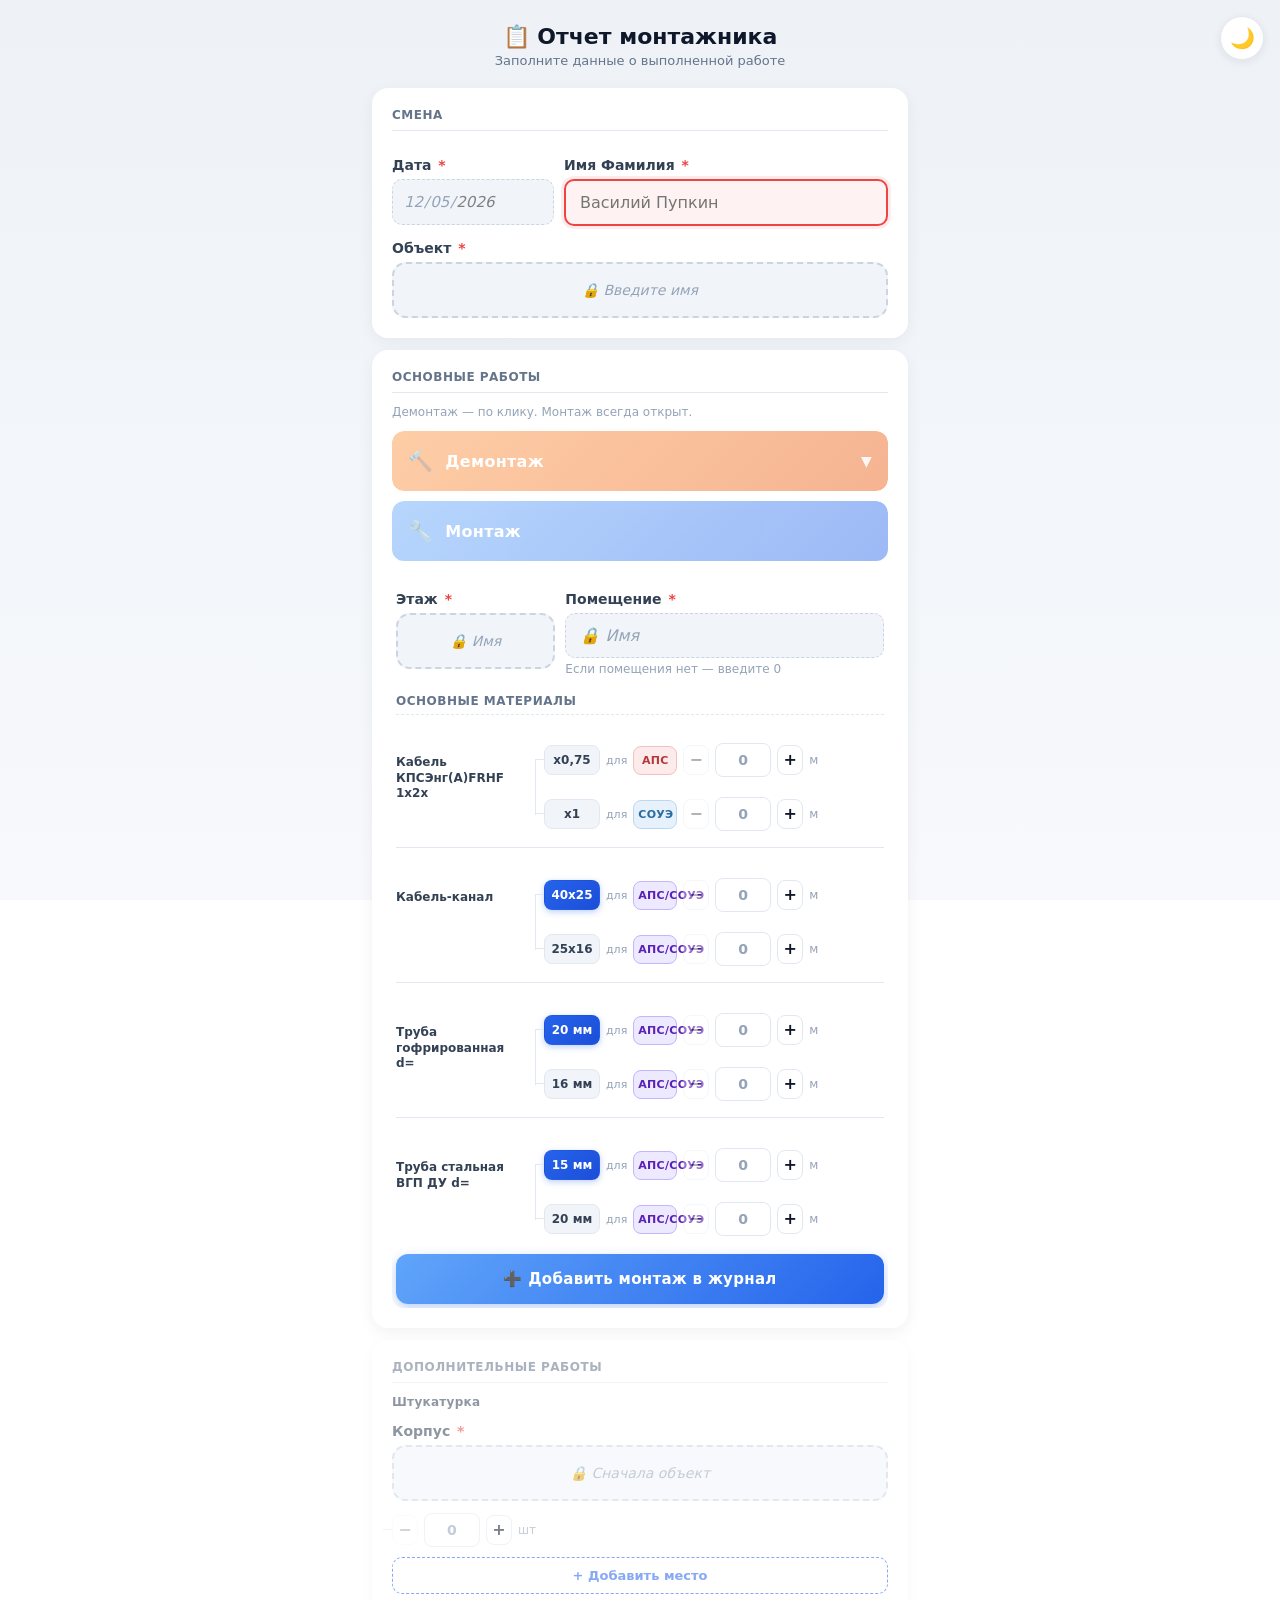
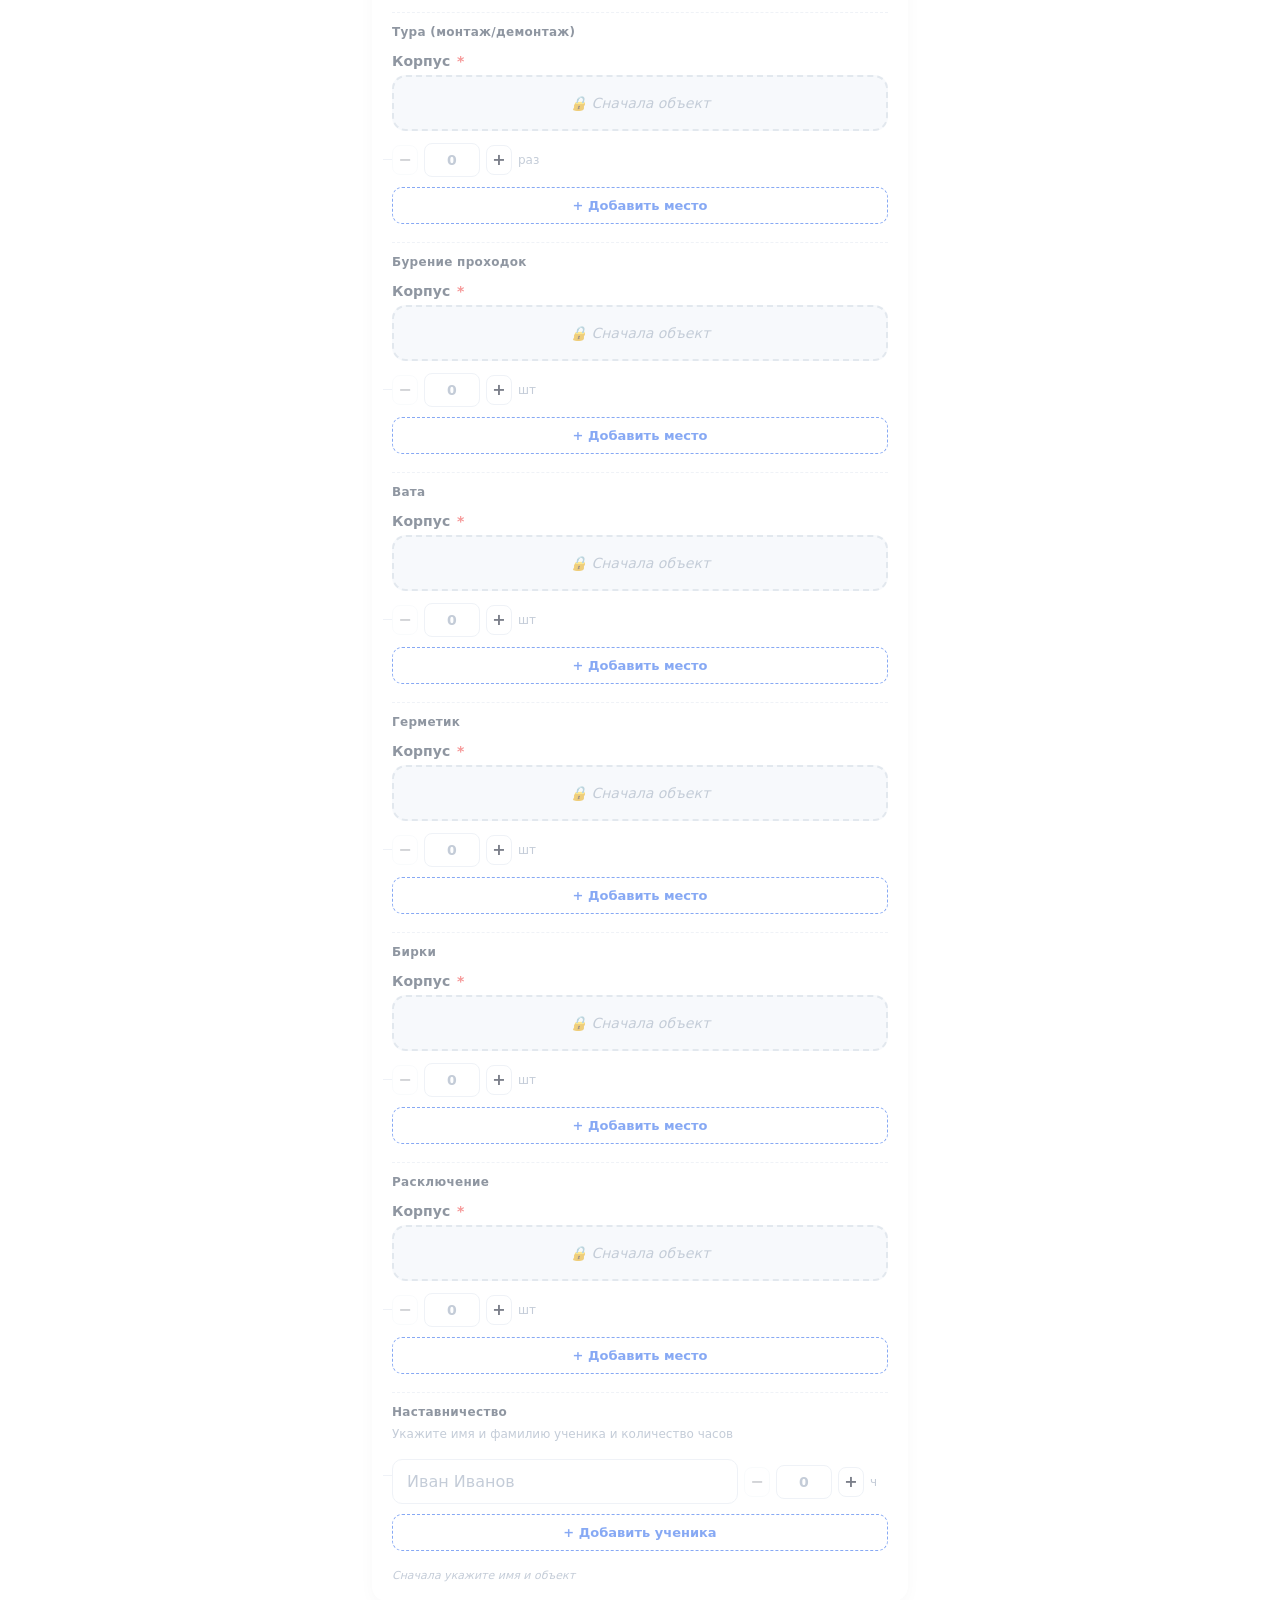
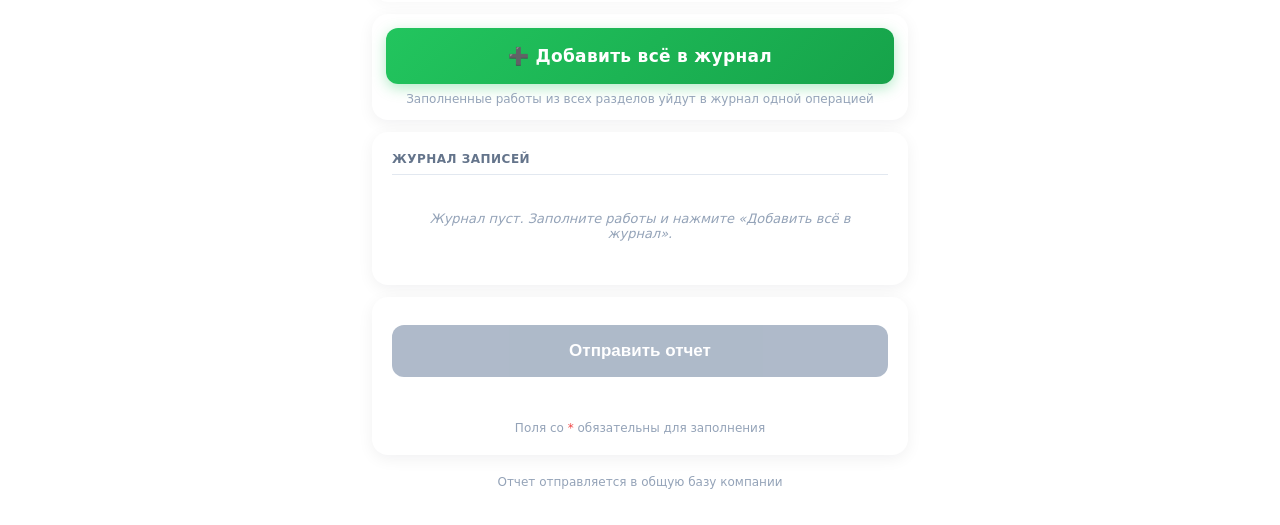
==== commit 6231cc0f: "Update index.html" ====
--- a/index.html
+++ b/index.html
@@ -52,7 +52,7 @@
 <!-- ============ КАРТОЧКА 2: ОСНОВНЫЕ РАБОТЫ (аккордеон) ============ -->
 <div class="card" id="entry-card">
   <div class="section-title">Основные работы</div>
-  <p class="hint-small" style="margin:0 0 12px">Нажмите на строку — раскроется форма.</p>
+  <p class="hint-small" style="margin:0 0 12px">Демонтаж — по клику. Монтаж всегда открыт.</p>
   <div id="main-works-container"></div>
 </div>
 
@@ -62,11 +62,14 @@
   <div class="additional-fields" id="additional-fields"></div>
 </div>
 
-<!-- ============ КАРТОЧКА 4: ДОБАВИТЬ ДОП. РАБОТЫ В ЖУРНАЛ ============ -->
+<!-- ============ КАРТОЧКА 4: ДОБАВИТЬ В ЖУРНАЛ (общая кнопка) ============ -->
 <div class="card" id="add-journal-card">
-  <button type="button" class="btn-add-journal" onclick="addAdditionalToJournal()">
-    ➕ Добавить доп. работы в журнал
+  <button type="button" class="btn-add-journal" onclick="addAllToJournal()">
+    ➕ Добавить всё в журнал
   </button>
+  <p class="hint-small" style="text-align:center;margin:8px 0 0">
+    Заполненные работы из всех разделов уйдут в журнал одной операцией
+  </p>
 </div>
 
 <!-- ============ КАРТОЧКА 5: ЖУРНАЛ ============ -->
@@ -77,7 +80,7 @@
 
   <div id="journal-container"></div>
   <div class="journal-empty" id="journal-empty">
-    Журнал пуст. Заполните монтаж/демонтаж или доп. работы и добавьте в журнал.
+    Журнал пуст. Заполните работы и нажмите «Добавить всё в журнал».
   </div>
 </div>
 
--- a/style.css
+++ b/style.css
@@ -306,18 +306,23 @@
 .segmented.segmented-disabled .segmented-hint { display: block; }
 .segmented.segmented-disabled .segmented-btn  { display: none; }
 
+/* ============================================ */
+/*  ЭТАЖИ — КАПСУЛЫ В ОДНУ СТРОКУ                */
+/* ============================================ */
 .segmented.segmented-floors {
-  flex-direction: column-reverse;
+  flex-direction: row;
+  flex-wrap: wrap;
   align-items: stretch;
   gap: 4px;
 }
 .segmented.segmented-floors .segmented-btn {
-  flex: 0 0 auto;
-  width: 100%;
-  padding: 10px 8px;
+  flex: 1 1 auto;
+  min-width: 48px;
+  padding: 10px 6px;
+  font-size: 13px;
 }
 .segmented.segmented-floors .segmented-hint {
-  flex: 0 0 auto;
+  flex: 1 1 100%;
 }
 
 @keyframes shake {
@@ -447,6 +452,18 @@
 body.dark .variant-system.variant-system-aps { background: #3a1d1f; border-color: #7a3a3c; color: #f0a5a5; }
 .variant-system.variant-system-soue { background: #e6f1fb; border-color: #bcd8f0; color: #2a6ba0; }
 body.dark .variant-system.variant-system-soue { background: #18293a; border-color: #3a5f80; color: #92c0e6; }
+
+/* АПС/СОУЭ — общая система (фиолетовый бейдж) */
+.variant-system.variant-system-both {
+  background: #ede9fe;
+  border-color: #c4b5fd;
+  color: #5b21b6;
+}
+body.dark .variant-system.variant-system-both {
+  background: #2e1a47;
+  border-color: #5b3a80;
+  color: #c4b5fd;
+}
 
 .qty-btn {
   flex: 0 0 26px; width: 26px; height: 30px; padding: 0;
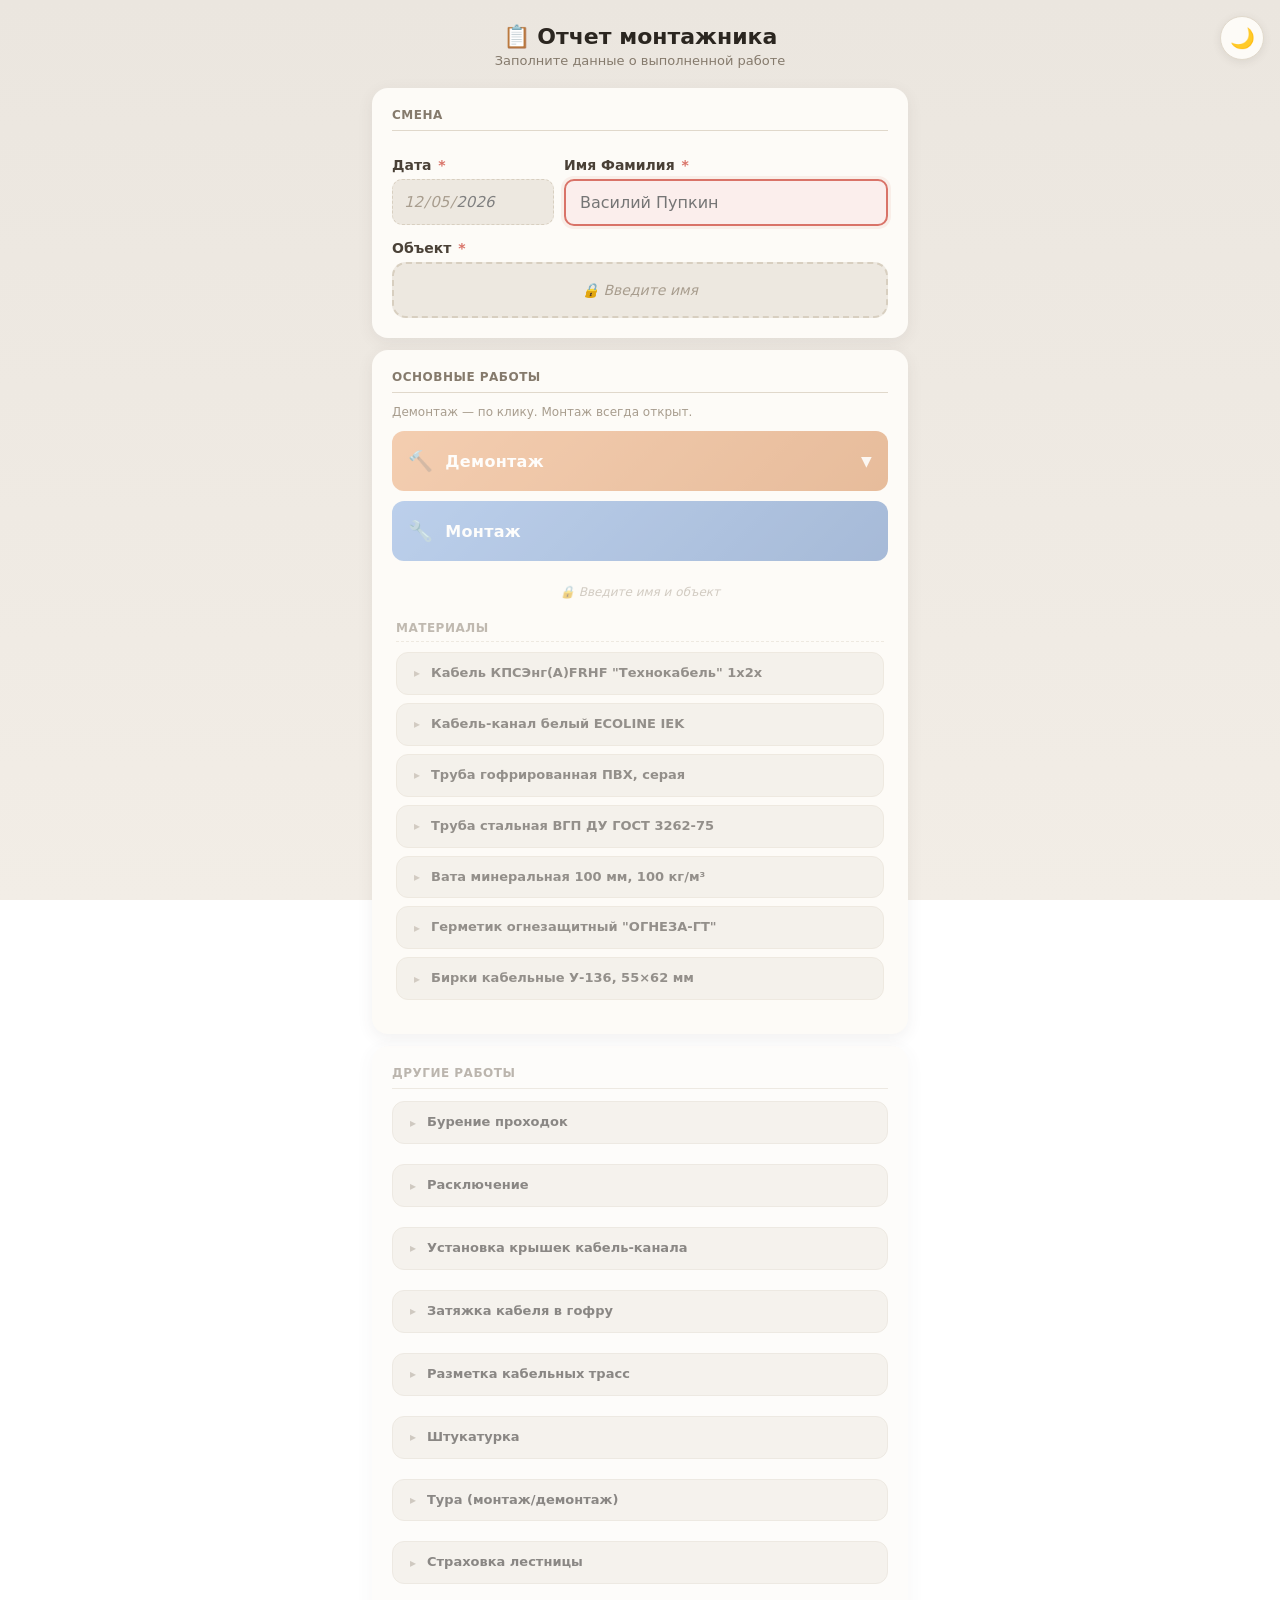
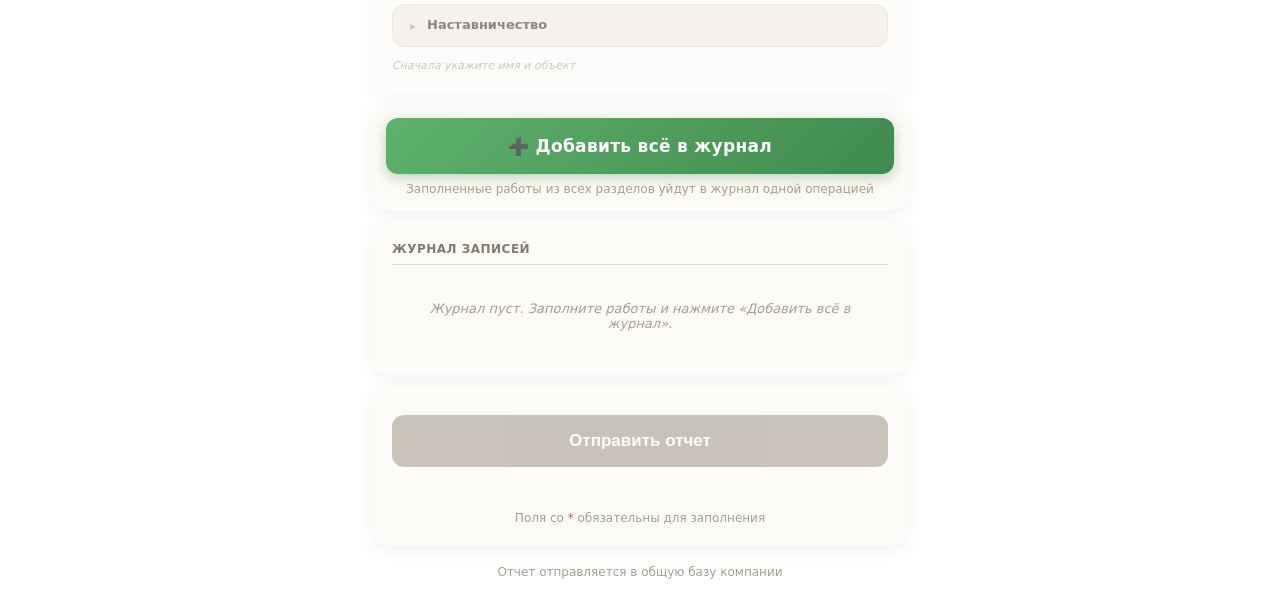
==== commit 79350e6c: "Update index.html" ====
--- a/index.html
+++ b/index.html
@@ -49,20 +49,20 @@
   <div class="field-error" id="err-object">Заполните это поле</div>
 </div>
 
-<!-- ============ КАРТОЧКА 2: ОСНОВНЫЕ РАБОТЫ (аккордеон) ============ -->
+<!-- ============ КАРТОЧКА 2: ОСНОВНЫЕ РАБОТЫ ============ -->
 <div class="card" id="entry-card">
   <div class="section-title">Основные работы</div>
   <p class="hint-small" style="margin:0 0 12px">Демонтаж — по клику. Монтаж всегда открыт.</p>
   <div id="main-works-container"></div>
 </div>
 
-<!-- ============ КАРТОЧКА 3: ДОПОЛНИТЕЛЬНЫЕ РАБОТЫ ============ -->
+<!-- ============ КАРТОЧКА 3: ДРУГИЕ РАБОТЫ ============ -->
 <div class="card" id="additional-card">
-  <div class="section-title">Дополнительные работы</div>
+  <div class="section-title">Другие работы</div>
   <div class="additional-fields" id="additional-fields"></div>
 </div>
 
-<!-- ============ КАРТОЧКА 4: ДОБАВИТЬ В ЖУРНАЛ (общая кнопка) ============ -->
+<!-- ============ КАРТОЧКА 4: ДОБАВИТЬ В ЖУРНАЛ ============ -->
 <div class="card" id="add-journal-card">
   <button type="button" class="btn-add-journal" onclick="addAllToJournal()">
     ➕ Добавить всё в журнал
--- a/style.css
+++ b/style.css
@@ -2,75 +2,75 @@
 /*  ТЕМА — ПЕРЕМЕННЫЕ                           */
 /* ============================================ */
 :root {
-  --bg-grad-1: #eef2f7;
-  --bg-grad-2: #f7f9fc;
-  --card-bg: #ffffff;
-  --card-shadow: 0 4px 16px rgba(15, 23, 42, .06);
-  --text-main: #0f172a;
-  --text-label: #334155;
-  --text-title: #64748b;
-  --text-hint: #94a3b8;
-  --border: #e2e8f0;
-  --border-focus: #2563eb;
-  --input-bg: #ffffff;
-  --input-disabled-bg: #f1f5f9;
-  --input-disabled-color: #94a3b8;
-  --input-disabled-border: #cbd5e1;
-  --red-bg: #fef2f2;
-  --red-border: #ef4444;
-  --red-shadow: rgba(239, 68, 68, .10);
-  --red-focus: #dc2626;
-  --green-bg: #f0fdf4;
-  --green-border: #22c55e;
-  --green-shadow: rgba(34, 197, 94, .08);
-  --green-focus: #16a34a;
-  --yellow-bg: #fef3c7;
-  --yellow-border: #f59e0b;
-  --yellow-shadow: rgba(245, 158, 11, .12);
-  --yellow-text: #92400e;
-  --btn-from: #2563eb;
-  --btn-to: #1d4ed8;
-  --btn-shadow: rgba(37, 99, 235, .3);
-  --toggle-bg: #ffffff;
-  --toggle-border: #e2e8f0;
-  --toggle-shadow: 0 2px 8px rgba(15, 23, 42, .08);
-  --hover-bg: rgba(37, 99, 235, .08);
+  --bg-grad-1: #ebe6df;
+  --bg-grad-2: #f2ede6;
+  --card-bg: #fdfbf7;
+  --card-shadow: 0 4px 16px rgba(80, 70, 60, .08);
+  --text-main: #2b2620;
+  --text-label: #4a4137;
+  --text-title: #857a6c;
+  --text-hint: #a89d8e;
+  --border: #e0d8cb;
+  --border-focus: #4f7dd6;
+  --input-bg: #fdfbf7;
+  --input-disabled-bg: #ede8e0;
+  --input-disabled-color: #a89d8e;
+  --input-disabled-border: #d8cfc0;
+  --red-bg: #fbeeec;
+  --red-border: #d97368;
+  --red-shadow: rgba(217, 115, 104, .10);
+  --red-focus: #c2544a;
+  --green-bg: #eaf3eb;
+  --green-border: #6ea878;
+  --green-shadow: rgba(110, 168, 120, .08);
+  --green-focus: #548960;
+  --yellow-bg: #fbf1d4;
+  --yellow-border: #d9a94a;
+  --yellow-shadow: rgba(217, 169, 74, .12);
+  --yellow-text: #7a5a10;
+  --btn-from: #4f7dd6;
+  --btn-to: #3c66b8;
+  --btn-shadow: rgba(79, 125, 214, .3);
+  --toggle-bg: #fdfbf7;
+  --toggle-border: #e0d8cb;
+  --toggle-shadow: 0 2px 8px rgba(80, 70, 60, .10);
+  --hover-bg: rgba(79, 125, 214, .08);
 }
 
 body.dark {
-  --bg-grad-1: #0f172a;
-  --bg-grad-2: #1e293b;
-  --card-bg: #1e293b;
-  --card-shadow: 0 4px 16px rgba(0, 0, 0, .35);
-  --text-main: #f1f5f9;
-  --text-label: #cbd5e1;
-  --text-title: #94a3b8;
-  --text-hint: #64748b;
-  --border: #334155;
-  --border-focus: #3b82f6;
-  --input-bg: #0f172a;
-  --input-disabled-bg: #162032;
-  --input-disabled-color: #64748b;
-  --input-disabled-border: #334155;
-  --red-bg: #3b1416;
-  --red-border: #ef4444;
-  --red-shadow: rgba(239, 68, 68, .15);
-  --red-focus: #f87171;
-  --green-bg: #132a1e;
-  --green-border: #22c55e;
-  --green-shadow: rgba(34, 197, 94, .15);
-  --green-focus: #4ade80;
-  --yellow-bg: #422006;
-  --yellow-border: #f59e0b;
-  --yellow-shadow: rgba(245, 158, 11, .18);
-  --yellow-text: #fbbf24;
-  --btn-from: #3b82f6;
-  --btn-to: #2563eb;
-  --btn-shadow: rgba(59, 130, 246, .4);
-  --toggle-bg: #1e293b;
-  --toggle-border: #334155;
+  --bg-grad-1: #1c2029;
+  --bg-grad-2: #232833;
+  --card-bg: #2a303b;
+  --card-shadow: 0 4px 16px rgba(0, 0, 0, .30);
+  --text-main: #e6e3dd;
+  --text-label: #c4c0b8;
+  --text-title: #8f8b83;
+  --text-hint: #6e6a63;
+  --border: #3a4150;
+  --border-focus: #6a9bea;
+  --input-bg: #1f242e;
+  --input-disabled-bg: #2a303b;
+  --input-disabled-color: #6e6a63;
+  --input-disabled-border: #3a4150;
+  --red-bg: #3a2523;
+  --red-border: #e0796e;
+  --red-shadow: rgba(224, 121, 110, .18);
+  --red-focus: #f08a7f;
+  --green-bg: #1e2e24;
+  --green-border: #6ea878;
+  --green-shadow: rgba(110, 168, 120, .18);
+  --green-focus: #82c48e;
+  --yellow-bg: #3a2e14;
+  --yellow-border: #d9a94a;
+  --yellow-shadow: rgba(217, 169, 74, .20);
+  --yellow-text: #f0c46a;
+  --btn-from: #5b8be0;
+  --btn-to: #4a76c8;
+  --btn-shadow: rgba(91, 139, 224, .4);
+  --toggle-bg: #2a303b;
+  --toggle-border: #3a4150;
   --toggle-shadow: 0 2px 8px rgba(0, 0, 0, .4);
-  --hover-bg: rgba(96, 165, 250, .12);
+  --hover-bg: rgba(106, 155, 234, .12);
 }
 
 * { box-sizing: border-box; -webkit-tap-highlight-color: transparent; }
@@ -86,7 +86,11 @@
   min-height: 100vh;
   transition: background .3s, color .3s;
 }
-
+body.app-blocked { overflow: hidden; overscroll-behavior: none; }
+
+/* ============================================ */
+/*  КНОПКИ-ИНСТРУМЕНТЫ                           */
+/* ============================================ */
 .theme-toggle {
   position: fixed;
   top: 16px; right: 16px;
@@ -106,20 +110,15 @@
 
 .scroll-top {
   position: fixed;
-  bottom: 20px;
-  right: 16px;
-  width: 48px;
-  height: 48px;
+  bottom: 20px; right: 16px;
+  width: 48px; height: 48px;
   border-radius: 50%;
   border: 1.5px solid var(--border);
   background: var(--card-bg);
   color: var(--text-main);
-  font-size: 22px;
-  font-weight: 700;
-  line-height: 1;
+  font-size: 22px; font-weight: 700; line-height: 1;
   display: none;
-  align-items: center;
-  justify-content: center;
+  align-items: center; justify-content: center;
   cursor: pointer;
   box-shadow: 0 4px 16px rgba(15, 23, 42, .18);
   z-index: 150;
@@ -128,6 +127,9 @@
 .scroll-top:active { transform: scale(.94); }
 body.dark .scroll-top { box-shadow: 0 4px 16px rgba(0, 0, 0, .5); }
 
+/* ============================================ */
+/*  ПРОГРЕСС                                     */
+/* ============================================ */
 .progress-overlay {
   position: fixed;
   inset: 0;
@@ -146,8 +148,7 @@
 .progress-overlay.show { display: flex; }
 
 .progress-spinner {
-  width: 64px;
-  height: 64px;
+  width: 64px; height: 64px;
   border-radius: 50%;
   border: 5px solid rgba(255, 255, 255, .22);
   border-top-color: #ffffff;
@@ -158,6 +159,9 @@
 .progress-title { font-size: 22px; font-weight: 700; letter-spacing: .5px; }
 .progress-counter { font-size: 16px; font-weight: 600; opacity: .9; font-variant-numeric: tabular-nums; }
 
+/* ============================================ */
+/*  ОБЩИЙ КАРКАС                                 */
+/* ============================================ */
 .header { text-align: center; padding: 12px 0 20px; }
 .header h1 { font-size: 22px; margin: 0 0 4px; color: var(--text-main); }
 .header p { font-size: 13px; color: var(--text-title); margin: 0; }
@@ -185,13 +189,16 @@
   border-bottom: 1px dashed var(--border);
 }
 
+/* ============================================ */
+/*  ПОЛЯ / LABEL                                 */
+/* ============================================ */
 label {
   display: block;
   margin-top: 14px; margin-bottom: 6px;
   font-weight: 600; font-size: 14px;
   color: var(--text-label);
 }
-.req-star { color: #ef4444; margin-left: 2px; }
+.req-star { color: #d97368; margin-left: 2px; }
 
 input[type="text"], input[type="date"], input[type="number"], textarea {
   width: 100%;
@@ -208,7 +215,7 @@
 input[type="number"]:focus, textarea:focus {
   outline: none;
   border-color: var(--border-focus);
-  box-shadow: 0 0 0 3px rgba(37, 99, 235, .15);
+  box-shadow: 0 0 0 3px rgba(79, 125, 214, .18);
 }
 input[type="date"] { padding: 12px 10px; font-size: 15px; }
 body.dark input[type="date"]::-webkit-calendar-picker-indicator { filter: invert(1); }
@@ -242,6 +249,75 @@
   border-width: 2px;
 }
 
+.row { display: flex; gap: 10px; align-items: flex-start; }
+.row > .col-1 { flex: 1 1 0; min-width: 0; }
+.row > .col-2 { flex: 2 1 0; min-width: 0; }
+
+@media (max-width: 520px) {
+  .row > .col-1 { flex: 0 0 88px; max-width: 88px; }
+  .row > .col-2 { flex: 1 1 auto; min-width: 0; }
+  #date {
+    padding: 12px 2px;
+    font-size: 11px;
+    min-width: 0;
+    max-width: 88px;
+    letter-spacing: 0;
+  }
+  body.dark input[type="date"]::-webkit-calendar-picker-indicator {
+    margin-left: 0;
+    padding: 0;
+  }
+}
+
+.field-with-clear { position: relative; display: block; }
+.field-with-clear input { width: 100%; padding-right: 38px; }
+.field-with-clear .field-clear {
+  position: absolute; right: 6px; top: 50%; transform: translateY(-50%);
+}
+.field-clear {
+  width: 26px; height: 26px; padding: 0;
+  border: none; background: transparent;
+  color: var(--text-hint); font-size: 18px; font-weight: 500; line-height: 1;
+  cursor: pointer; border-radius: 50%;
+  display: inline-flex; align-items: center; justify-content: center;
+  flex-shrink: 0;
+  transition: background .15s, color .15s;
+}
+.field-clear:hover { background: var(--input-disabled-bg); color: var(--text-main); }
+
+input.req-field.is-partial,
+.mentor-name-input.is-partial {
+  background: var(--yellow-bg);
+  border-color: var(--yellow-border);
+  border-width: 2px;
+  box-shadow: 0 0 0 3px var(--yellow-shadow);
+  color: var(--yellow-text);
+  font-style: normal;
+}
+.mentor-name-input.is-empty {
+  background: var(--red-bg);
+  border-color: var(--red-border);
+  border-width: 2px;
+  box-shadow: 0 0 0 3px var(--red-shadow);
+}
+.mentor-name-input.is-filled {
+  background: var(--green-bg);
+  border-color: var(--green-border);
+  border-width: 2px;
+  box-shadow: 0 0 0 3px var(--green-shadow);
+}
+
+.field-error {
+  display: none;
+  font-size: 13px; color: #c2544a; font-weight: 600;
+  margin-top: 4px;
+}
+.field-error.show { display: block; }
+.hint-small { font-size: 12px; color: var(--text-hint); margin-top: 4px; }
+
+/* ============================================ */
+/*  SEGMENTED CONTROL                            */
+/* ============================================ */
 .segmented {
   display: flex; gap: 6px; width: 100%;
   padding: 6px;
@@ -274,14 +350,17 @@
   color: #fff; opacity: 1; font-weight: 700;
   box-shadow: 0 2px 8px var(--btn-shadow);
 }
+.segmented-btn:disabled {
+  opacity: .45; cursor: not-allowed;
+}
 .segmented.is-empty {
   border-color: var(--red-border);
   background: var(--red-bg);
   box-shadow: 0 0 0 3px var(--red-shadow);
 }
-.segmented.is-empty .segmented-btn:not(.active) { color: #b91c1c; opacity: .8; }
-.segmented.is-empty .segmented-btn:not(.active):hover { background: rgba(239, 68, 68, .1); }
-body.dark .segmented.is-empty .segmented-btn:not(.active) { color: #fca5a5; }
+.segmented.is-empty .segmented-btn:not(.active) { color: #c2544a; opacity: .8; }
+.segmented.is-empty .segmented-btn:not(.active):hover { background: rgba(217, 115, 104, .1); }
+body.dark .segmented.is-empty .segmented-btn:not(.active) { color: #f0a5a5; }
 .segmented.is-filled {
   border-color: var(--green-border);
   box-shadow: 0 0 0 3px var(--green-shadow);
@@ -292,8 +371,7 @@
   width: 100%;
   padding: 12px 8px;
   text-align: center;
-  font-size: 14px;
-  font-style: italic;
+  font-size: 14px; font-style: italic;
   color: var(--text-hint);
   user-select: none;
 }
@@ -306,9 +384,6 @@
 .segmented.segmented-disabled .segmented-hint { display: block; }
 .segmented.segmented-disabled .segmented-btn  { display: none; }
 
-/* ============================================ */
-/*  ЭТАЖИ — КАПСУЛЫ В ОДНУ СТРОКУ                */
-/* ============================================ */
 .segmented.segmented-floors {
   flex-direction: row;
   flex-wrap: wrap;
@@ -321,10 +396,11 @@
   padding: 10px 6px;
   font-size: 13px;
 }
-.segmented.segmented-floors .segmented-hint {
-  flex: 1 1 100%;
-}
-
+.segmented.segmented-floors .segmented-hint { flex: 1 1 100%; }
+
+/* ============================================ */
+/*  АНИМАЦИИ                                     */
+/* ============================================ */
 @keyframes shake {
   0%, 100% { transform: translateX(0); }
   20% { transform: translateX(-6px); }
@@ -334,194 +410,20 @@
 }
 .shake { animation: shake .45s ease-in-out; }
 
-.field-error {
-  display: none;
-  font-size: 13px; color: #ef4444; font-weight: 600;
-  margin-top: 4px;
-}
-.field-error.show { display: block; }
-.hint-small { font-size: 12px; color: var(--text-hint); margin-top: 4px; }
-
-.row { display: flex; gap: 10px; align-items: flex-start; }
-.row > .col-1 { flex: 1 1 0; min-width: 0; }
-.row > .col-2 { flex: 2 1 0; min-width: 0; }
-
-.field-with-clear { position: relative; display: block; }
-.field-with-clear input { width: 100%; padding-right: 38px; }
-.field-with-clear .field-clear {
-  position: absolute; right: 6px; top: 50%; transform: translateY(-50%);
-}
-
-.field-clear {
-  width: 26px; height: 26px; padding: 0;
-  border: none; background: transparent;
-  color: var(--text-hint); font-size: 18px; font-weight: 500; line-height: 1;
-  cursor: pointer; border-radius: 50%;
-  display: inline-flex; align-items: center; justify-content: center;
-  flex-shrink: 0;
-  transition: background .15s, color .15s;
-}
-.field-clear:hover { background: var(--input-disabled-bg); color: var(--text-main); }
-
-input.req-field.is-partial,
-.mentor-name-input.is-partial {
-  background: var(--yellow-bg);
-  border-color: var(--yellow-border);
-  border-width: 2px;
-  box-shadow: 0 0 0 3px var(--yellow-shadow);
-  color: var(--yellow-text);
-  font-style: normal;
-}
-
-.mentor-name-input.is-empty {
-  background: var(--red-bg);
-  border-color: var(--red-border);
-  border-width: 2px;
-  box-shadow: 0 0 0 3px var(--red-shadow);
-}
-.mentor-name-input.is-filled {
-  background: var(--green-bg);
-  border-color: var(--green-border);
-  border-width: 2px;
-  box-shadow: 0 0 0 3px var(--green-shadow);
-}
-
-.material-group {
-  display: grid;
-  grid-template-columns: minmax(0, 130px) minmax(0, 1fr);
-  column-gap: 18px;
-  padding: 18px 0 16px;
-  border-bottom: 1px solid var(--border);
-  align-items: start;
-}
-.material-group:first-child { padding-top: 6px; }
-.material-group:last-child { border-bottom: none; padding-bottom: 0; }
-
-.material-group-name {
-  font-size: 12px; font-weight: 700; color: var(--text-label);
-  line-height: 1.3; word-break: break-word; padding-top: 24px;
-}
-
-.material-variants {
-  position: relative;
-  display: flex; flex-direction: column; gap: 8px; min-width: 0;
-}
-.material-variants::before {
-  content: ''; position: absolute; left: -9px; top: 28px; bottom: 16px;
-  width: 1px; background: var(--border);
-}
-
-.variant-line {
-  position: relative;
-  display: flex; align-items: center; gap: 6px;
-  padding-top: 12px; min-height: 44px; min-width: 0;
-}
-.variant-line::before {
-  content: ''; position: absolute; left: -9px; top: 28px;
-  width: 9px; height: 1px; background: var(--border);
-}
-
-.variant-badge {
-  flex: 0 0 56px; width: 56px; padding: 8px 6px;
-  border-radius: 8px; background: var(--input-disabled-bg);
-  border: 1.5px solid var(--border);
-  font-size: 12px; font-weight: 600; text-align: center;
-  color: var(--text-label); white-space: nowrap; user-select: none;
-  line-height: 1; box-sizing: border-box;
-}
-.variant-badge.primary {
-  background: linear-gradient(135deg, var(--btn-from), var(--btn-to));
-  border-color: transparent; color: #fff;
-  box-shadow: 0 2px 6px var(--btn-shadow);
-}
-
-.variant-for {
-  flex: 0 0 auto; font-size: 11px; font-weight: 500;
-  color: var(--text-hint); user-select: none; white-space: nowrap; line-height: 1;
-}
-
-.variant-system {
-  flex: 0 0 44px; width: 44px; padding: 8px 4px;
-  border-radius: 8px; background: var(--input-disabled-bg);
-  border: 1px solid var(--border);
-  font-size: 11px; font-weight: 700; letter-spacing: .3px;
-  text-align: center; color: var(--text-label);
-  white-space: nowrap; user-select: none; line-height: 1; box-sizing: border-box;
-}
-.variant-system.variant-system-aps { background: #fdeaea; border-color: #f3c0c0; color: #b3393b; }
-body.dark .variant-system.variant-system-aps { background: #3a1d1f; border-color: #7a3a3c; color: #f0a5a5; }
-.variant-system.variant-system-soue { background: #e6f1fb; border-color: #bcd8f0; color: #2a6ba0; }
-body.dark .variant-system.variant-system-soue { background: #18293a; border-color: #3a5f80; color: #92c0e6; }
-
-/* АПС/СОУЭ — общая система (фиолетовый бейдж) */
-.variant-system.variant-system-both {
-  background: #ede9fe;
-  border-color: #c4b5fd;
-  color: #5b21b6;
-}
-body.dark .variant-system.variant-system-both {
-  background: #2e1a47;
-  border-color: #5b3a80;
-  color: #c4b5fd;
-}
-
-.qty-btn {
-  flex: 0 0 26px; width: 26px; height: 30px; padding: 0;
-  border: 1.5px solid var(--border); border-radius: 8px;
-  background: var(--input-bg); color: var(--text-main);
-  font-family: inherit; font-size: 16px; font-weight: 700; line-height: 1;
-  cursor: pointer; display: inline-flex; align-items: center; justify-content: center;
-  transition: background .15s, border-color .15s, color .15s, transform .1s;
-}
-.qty-btn:hover:not(:disabled) { background: var(--hover-bg); border-color: var(--border-focus); color: var(--border-focus); }
-.qty-btn:active:not(:disabled) { transform: scale(.9); }
-.qty-btn:disabled { opacity: .35; cursor: not-allowed; }
-
-.variant-line input.variant-input {
-  flex: 0 0 56px; width: 56px; min-width: 56px; max-width: 56px;
-  padding: 8px 4px; border: 1.5px solid var(--border); border-radius: 8px;
-  background: var(--input-bg); color: var(--text-main);
-  font-family: inherit; font-size: 14px; font-weight: 600;
-  text-align: right; letter-spacing: .3px;
-  transition: border-color .2s, box-shadow .2s, background .2s;
-  -moz-appearance: textfield; appearance: textfield;
-}
-.variant-line input.variant-input::-webkit-outer-spin-button,
-.variant-line input.variant-input::-webkit-inner-spin-button {
-  -webkit-appearance: none; margin: 0;
-}
-.variant-line input.variant-input:focus {
-  outline: none; border-color: var(--border-focus);
-  box-shadow: 0 0 0 3px rgba(37, 99, 235, .15);
-}
-.variant-line input.variant-input::placeholder { color: var(--text-hint); text-align: center; }
-
-.variant-clear-btn {
-  flex: 0 0 22px; width: 22px; height: 22px; padding: 0;
-  border: none; background: transparent;
-  color: var(--text-hint); font-size: 16px; font-weight: 500; line-height: 1;
-  cursor: pointer; border-radius: 50%;
-  display: inline-flex; align-items: center; justify-content: center;
-  transition: background .15s, color .15s;
-}
-.variant-clear-btn:hover { background: var(--input-disabled-bg); color: var(--text-main); }
-
-.variant-unit { flex: 0 0 18px; width: 18px; font-size: 12px; color: var(--text-hint); text-align: left; }
-
-@media (max-width: 520px) {
-  .material-group { display: block; padding: 14px 0; }
-  .material-group-name { padding-top: 0; margin-bottom: 10px; font-size: 13px; }
-  .material-variants::before,
-  .variant-line::before { display: none; }
-  .variant-line { padding-top: 8px; gap: 4px; }
-  .variant-badge { flex-basis: 52px; width: 52px; }
-  .variant-system { flex-basis: 42px; width: 42px; }
-  .variant-line input.variant-input {
-    flex: 0 0 52px; width: 52px; min-width: 52px; max-width: 52px;
-  }
-  .qty-btn { flex-basis: 24px; width: 24px; }
-}
-
+@keyframes pulseAttention {
+  0%, 100% { box-shadow: 0 0 0 4px rgba(217, 115, 104, .25); }
+  50%      { box-shadow: 0 0 0 8px rgba(217, 115, 104, .65); }
+}
+.pulse-attention {
+  animation: pulseAttention 0.6s ease-in-out 3;
+  box-shadow: 0 0 0 4px rgba(217, 115, 104, .55) !important;
+  border-color: #d97368 !important;
+  border-radius: 10px;
+}
+
+/* ============================================ */
+/*  ДОП. РАБОТЫ — ЗАБЛОКИРОВАННЫЙ БЛОК            */
+/* ============================================ */
 #additional-card.additional-block-disabled {
   opacity: .55;
   pointer-events: none;
@@ -531,102 +433,49 @@
   display: block; margin-top: 12px;
   font-size: 11px; font-style: italic; color: var(--text-hint);
 }
-
 .additional-fields { display: flex; flex-direction: column; gap: 12px; }
 
-.additional-group {
-  padding: 12px 0 6px;
-  border-top: 1px dashed var(--border);
-}
-.additional-group:first-child { border-top: none; padding-top: 0; }
-
-.additional-group-name {
-  font-size: 12px; font-weight: 700; color: var(--text-label);
-  margin-bottom: 8px; letter-spacing: .3px;
-}
-
-.mentor-name-input {
-  flex: 1 1 0; min-width: 0;
-  padding: 8px 10px;
-  border: 1.5px solid var(--border); border-radius: 8px;
-  background: var(--input-bg); color: var(--text-main);
-  font-family: inherit; font-size: 14px;
-  transition: border-color .2s, box-shadow .2s, background .2s;
-}
-.mentor-name-input:focus {
-  outline: none; border-color: var(--border-focus);
-  box-shadow: 0 0 0 3px rgba(37, 99, 235, .15);
-}
-.mentor-name-input.is-invalid {
-  border-color: var(--red-border); border-width: 2px; background: var(--red-bg);
-}
-.mentor-name-input::placeholder { color: var(--text-hint); }
-
-.btn-add-mentor {
-  margin-top: 10px; width: 100%; padding: 10px 14px;
-  background: var(--input-bg);
-  border: 1.5px dashed var(--border-focus);
-  color: var(--border-focus);
-  border-radius: 10px; font-family: inherit; font-size: 13px; font-weight: 600;
-  cursor: pointer; transition: background .15s, transform .1s;
-}
-.btn-add-mentor:hover { background: var(--hover-bg); }
-.btn-add-mentor:active { transform: scale(.98); }
-
 /* ============================================ */
 /*  АККОРДЕОН ОСНОВНЫХ РАБОТ                    */
 /* ============================================ */
-.accordion-item {
-  margin-bottom: 10px;
-  border-radius: 12px;
-  overflow: hidden;
-}
-.accordion-item:last-child { margin-bottom: 0; }
+.accordion-item { margin-bottom: 10px; border-radius: 12px; }
 
 .accordion-header {
+  position: sticky;
+  top: 0; z-index: 10;
   width: 100%;
   padding: 18px 16px;
-  border: none;
-  border-radius: 12px;
+  border: none; border-radius: 12px;
   background: linear-gradient(135deg, var(--input-disabled-bg), var(--input-bg));
   color: var(--text-main);
-  font-family: inherit;
-  font-size: 16px;
-  font-weight: 700;
-  letter-spacing: .3px;
+  font-family: inherit; font-size: 16px; font-weight: 700; letter-spacing: .3px;
   cursor: pointer;
-  display: flex;
-  align-items: center;
-  gap: 12px;
+  display: flex; align-items: center; gap: 12px;
   transition: filter .15s, transform .1s, box-shadow .15s;
   box-shadow: 0 2px 6px rgba(15, 23, 42, .06);
 }
 body.dark .accordion-header { box-shadow: 0 2px 6px rgba(0, 0, 0, .3); }
-
 .accordion-header:hover:not(:disabled) { filter: brightness(1.05); }
 .accordion-header:active:not(:disabled) { transform: scale(.99); }
 .accordion-header:disabled {
-  opacity: .45;
-  cursor: not-allowed;
-  box-shadow: none;
+  opacity: .45; cursor: not-allowed; box-shadow: none;
 }
 
 .accordion-header-demontazh {
-  background: linear-gradient(135deg, #fb923c, #ea580c);
+  background: linear-gradient(135deg, #e8965a, #cc6f2b);
   color: #fff;
-  box-shadow: 0 4px 14px rgba(234, 88, 12, .3);
+  box-shadow: 0 4px 14px rgba(204, 111, 43, .3);
 }
 body.dark .accordion-header-demontazh {
-  background: linear-gradient(135deg, #ea580c, #c2410c);
-}
-
+  background: linear-gradient(135deg, #cc6f2b, #a85818);
+}
 .accordion-header-montazh {
-  background: linear-gradient(135deg, #60a5fa, #2563eb);
+  background: linear-gradient(135deg, #6c9adc, #3d6bb0);
   color: #fff;
-  box-shadow: 0 4px 14px rgba(37, 99, 235, .3);
+  box-shadow: 0 4px 14px rgba(61, 107, 176, .3);
 }
 body.dark .accordion-header-montazh {
-  background: linear-gradient(135deg, #2563eb, #1d4ed8);
+  background: linear-gradient(135deg, #3d6bb0, #2e5a9a);
 }
 
 .acc-emoji { font-size: 20px; }
@@ -650,62 +499,50 @@
   to   { opacity: 1; transform: translateY(0); }
 }
 
-.btn-save-work {
-  width: 100%;
-  margin-top: 18px;
-  padding: 16px;
-  border: none;
-  border-radius: 12px;
-  font-family: inherit;
-  font-size: 15px;
-  font-weight: 700;
-  letter-spacing: .3px;
-  color: #fff;
-  cursor: pointer;
-  transition: filter .15s, transform .1s;
-}
-.btn-save-work:active { transform: scale(.98); }
-
-.btn-save-work-demontazh {
-  background: linear-gradient(135deg, #fb923c, #ea580c);
-  box-shadow: 0 4px 12px rgba(234, 88, 12, .3);
-}
-.btn-save-work-demontazh:hover { filter: brightness(1.05); }
-
-.btn-save-work-montazh {
-  background: linear-gradient(135deg, #60a5fa, #2563eb);
-  box-shadow: 0 4px 12px rgba(37, 99, 235, .3);
-}
-.btn-save-work-montazh:hover { filter: brightness(1.05); }
-
-/* ============================================ */
-/*  КНОПКА «ДОБАВИТЬ ДОП. РАБОТЫ В ЖУРНАЛ»       */
+.accordion-item.main-block-locked .accordion-body {
+  pointer-events: none;
+  opacity: .5;
+  user-select: none;
+}
+.accordion-item.main-block-locked .accordion-body input,
+.accordion-item.main-block-locked .accordion-body button {
+  cursor: not-allowed;
+}
+.accordion-item.main-block-locked .accordion-body::before {
+  content: '🔒 Введите имя и объект';
+  display: block;
+  text-align: center;
+  font-size: 12px; font-style: italic;
+  color: var(--text-hint);
+  padding: 8px 0 4px;
+}
+
+/* ============================================ */
+/*  КНОПКА «ДОБАВИТЬ В ЖУРНАЛ»                   */
 /* ============================================ */
 .btn-add-journal {
   width: 100%;
   padding: 18px 16px;
-  background: linear-gradient(135deg, #22c55e, #16a34a);
+  background: linear-gradient(135deg, #5fb26e, #3f8a4d);
   color: #fff;
-  border: none;
-  border-radius: 12px;
-  font-family: inherit;
-  font-size: 17px;
-  font-weight: 700;
-  letter-spacing: .3px;
+  border: none; border-radius: 12px;
+  font-family: inherit; font-size: 17px; font-weight: 700; letter-spacing: .3px;
   cursor: pointer;
-  box-shadow: 0 4px 14px rgba(34, 197, 94, .35);
+  box-shadow: 0 4px 14px rgba(63, 138, 77, .35);
   transition: transform .1s, box-shadow .15s, filter .15s;
 }
-.btn-add-journal:hover { box-shadow: 0 6px 20px rgba(34, 197, 94, .5); filter: brightness(1.05); }
-.btn-add-journal:active { transform: scale(.98); }
+.btn-add-journal:hover:not(:disabled) { box-shadow: 0 6px 20px rgba(63, 138, 77, .5); filter: brightness(1.05); }
+.btn-add-journal:active:not(:disabled) { transform: scale(.98); }
+.btn-add-journal:disabled {
+  cursor: not-allowed; opacity: .7; filter: grayscale(.3);
+}
 body.dark .btn-add-journal {
-  background: linear-gradient(135deg, #22c55e, #15803d);
-  box-shadow: 0 4px 14px rgba(34, 197, 94, .45);
-}
-body.dark .btn-add-journal:hover {
-  box-shadow: 0 6px 20px rgba(34, 197, 94, .6);
-}
-
+  background: linear-gradient(135deg, #5fb26e, #2f6e3d);
+  box-shadow: 0 4px 14px rgba(63, 138, 77, .45);
+}
+body.dark .btn-add-journal:hover:not(:disabled) {
+  box-shadow: 0 6px 20px rgba(63, 138, 77, .6);
+}
 #add-journal-card { padding: 14px; }
 
 /* ============================================ */
@@ -776,6 +613,9 @@
 }
 .jm-qty { flex: 0 0 auto; font-weight: 700; color: var(--text-main); white-space: nowrap; }
 
+/* ============================================ */
+/*  ОТПРАВКА / MSG                               */
+/* ============================================ */
 button.submit {
   margin-top: 8px; width: 100%; padding: 16px;
   background: linear-gradient(135deg, var(--btn-from), var(--btn-to));
@@ -784,19 +624,20 @@
   box-shadow: 0 4px 12px var(--btn-shadow);
   transition: transform .1s;
 }
-button.submit:active { transform: scale(.98); }
+button.submit:active:not(:disabled) { transform: scale(.98); }
 button.submit:disabled {
-  background: #94a3b8; box-shadow: none; cursor: not-allowed; opacity: .75;
-}
+  background: #b8b0a4; box-shadow: none; cursor: not-allowed; opacity: .75;
+}
+body.dark button.submit:disabled { background: #4a4d56; }
 
 #msg {
   margin-top: 14px; text-align: center; font-weight: 600;
   min-height: 22px; font-size: 15px;
 }
-.ok { color: #16a34a; }
-body.dark .ok { color: #4ade80; }
-.err { color: #ef4444; }
-body.dark .err { color: #f87171; }
+.ok { color: #3f8a4d; }
+body.dark .ok { color: #82c48e; }
+.err { color: #c2544a; }
+body.dark .err { color: #f08a7f; }
 
 .hint { text-align: center; font-size: 12px; color: var(--text-hint); margin: 8px 0 0; }
 .footer { text-align: center; padding: 8px 0 24px; font-size: 12px; color: var(--text-hint); }
@@ -806,19 +647,19 @@
 }
 
 input[type="date"].is-old-date {
-  background: #fef3c7; border-color: #f59e0b; border-width: 2px;
-  box-shadow: 0 0 0 3px rgba(245, 158, 11, .12);
-  color: #92400e; font-weight: 600;
+  background: #fbf1d4; border-color: #d9a94a; border-width: 2px;
+  box-shadow: 0 0 0 3px rgba(217, 169, 74, .12);
+  color: #7a5a10; font-weight: 600;
 }
 body.dark input[type="date"].is-old-date {
-  background: #422006; border-color: #f59e0b; color: #fbbf24;
-  box-shadow: 0 0 0 3px rgba(245, 158, 11, .18);
+  background: #3a2e14; border-color: #d9a94a; color: #f0c46a;
+  box-shadow: 0 0 0 3px rgba(217, 169, 74, .18);
 }
 
 .toast {
   position: fixed; bottom: 80px; left: 50%;
   transform: translateX(-50%) translateY(120px);
-  background: #16a34a; color: #fff;
+  background: #3f8a4d; color: #fff;
   padding: 12px 20px; border-radius: 10px;
   font-size: 14px; font-weight: 600;
   box-shadow: 0 8px 24px rgba(0, 0, 0, .25);
@@ -827,8 +668,11 @@
   max-width: 90vw; text-align: center;
 }
 .toast.show { transform: translateX(-50%) translateY(0); opacity: 1; }
-body.dark .toast { background: #22c55e; color: #052e16; }
-
+body.dark .toast { background: #5fb26e; color: #16281a; }
+
+/* ============================================ */
+/*  ПОМЕЩЕНИЯ / ПРЕФИКС                          */
+/* ============================================ */
 .room-wrap { display: flex; align-items: stretch; gap: 6px; }
 .room-wrap input.req-field { flex: 1 1 0; min-width: 0; }
 .room-prefix {
@@ -841,12 +685,6 @@
   user-select: none; flex-shrink: 0;
 }
 
-#building-section { animation: fadeSlideIn .25s ease; }
-@keyframes fadeSlideIn {
-  from { opacity: 0; transform: translateY(-6px); }
-  to   { opacity: 1; transform: translateY(0); }
-}
-
 .zadelka-separator {
   margin: 16px 0 4px; padding: 6px 0;
   font-size: 12px; font-weight: 700; letter-spacing: .5px;
@@ -865,5 +703,732 @@
   font-family: inherit; font-size: 12px; font-weight: 600;
   cursor: pointer; transition: background .15s, transform .1s;
 }
-.zadelka-remove-btn:hover { background: rgba(239, 68, 68, .18); }
+.zadelka-remove-btn:hover { background: rgba(217, 115, 104, .18); }
 .zadelka-remove-btn:active { transform: scale(.97); }
+
+/* ============================================ */
+/*  КНОПКИ ЭТАЖЕЙ / ОБЛАСТИ                      */
+/* ============================================ */
+.loc-floor-btn {
+  flex: 0 0 auto;
+  padding: 6px 10px;
+  border: 1.5px solid var(--border);
+  border-radius: 8px;
+  background: var(--input-bg);
+  color: var(--text-label);
+  font-family: inherit; font-size: 12px; font-weight: 600;
+  cursor: pointer;
+  transition: background .15s, border-color .15s, color .15s, transform .1s;
+}
+.loc-floor-btn:hover { background: var(--hover-bg); }
+.loc-floor-btn:active { transform: scale(.96); }
+.loc-floor-btn.active {
+  background: linear-gradient(135deg, var(--btn-from), var(--btn-to));
+  border-color: transparent;
+  color: #fff;
+  box-shadow: 0 2px 6px var(--btn-shadow);
+}
+.loc-floor-btn.is-empty {
+  border-color: var(--red-border);
+  background: var(--red-bg);
+}
+.loc-floor-btn:disabled {
+  opacity: .45; cursor: not-allowed;
+}
+
+.loc-room-input {
+  width: auto;
+  min-width: 84px;
+  max-width: 100%;
+  flex: 1 1 auto;
+  padding: 6px 8px;
+  border: 1.5px solid var(--border);
+  border-radius: 8px;
+  background: var(--input-bg);
+  color: var(--text-main);
+  font-family: inherit; font-size: 13px; font-weight: 600;
+  text-align: left;
+  transition: border-color .15s, background .15s, box-shadow .15s;
+}
+.loc-room-input:focus {
+  outline: none;
+  border-color: var(--border-focus);
+  box-shadow: 0 0 0 3px rgba(79, 125, 214, .18);
+}
+.loc-room-input.is-empty {
+  border-color: var(--red-border);
+  background: var(--red-bg);
+  border-width: 2px;
+  box-shadow: 0 0 0 3px var(--red-shadow);
+}
+.loc-room-input:disabled {
+  background: var(--input-disabled-bg);
+  color: var(--input-disabled-color);
+  border-style: dashed;
+  font-style: italic;
+}
+
+@media (max-width: 520px) {
+  .loc-room-input { min-width: 60px; }
+  .loc-floor-btn { padding: 6px 8px; font-size: 11px; }
+
+  /* Помещения — на своей строке */
+  .mat-line-room { flex: 1 1 100%; }
+
+  /* Количество — на своей строке, компактно слева */
+  .mat-line-qty {
+    flex: 1 1 100%;
+    justify-content: flex-start;
+    flex-wrap: nowrap;
+  }
+
+  /* Поле ввода количества — компактное */
+  input.variant-input {
+    flex: 0 0 44px; width: 44px; min-width: 44px; max-width: 44px;
+    padding: 6px 2px;
+    font-size: 13px;
+  }
+  .qty-btn { flex: 0 0 22px; width: 22px; height: 28px; font-size: 14px; }
+  .variant-unit { flex: 0 0 14px; width: 14px; font-size: 11px; }
+}
+
+/* ============================================ */
+/*  КОЛИЧЕСТВО / КНОПКИ ± / ПОЛЕ ВВОДА            */
+/*  (работает и в материалах, и в доп. работах)   */
+/* ============================================ */
+.qty-btn {
+  flex: 0 0 26px; width: 26px; height: 30px; padding: 0;
+  border: 1.5px solid var(--border); border-radius: 8px;
+  background: var(--input-bg); color: var(--text-main);
+  font-family: inherit; font-size: 16px; font-weight: 700; line-height: 1;
+  cursor: pointer; display: inline-flex; align-items: center; justify-content: center;
+  transition: background .15s, border-color .15s, color .15s, transform .1s;
+}
+.qty-btn:hover:not(:disabled) { background: var(--hover-bg); border-color: var(--border-focus); color: var(--border-focus); }
+.qty-btn:active:not(:disabled) { transform: scale(.9); }
+.qty-btn:disabled { opacity: .35; cursor: not-allowed; }
+
+.variant-line {
+  position: relative;
+  display: flex; align-items: center; gap: 6px;
+  padding-top: 12px; min-height: 44px; min-width: 0;
+}
+
+input.variant-input {
+  flex: 0 0 56px; width: 56px; min-width: 56px; max-width: 56px;
+  padding: 8px 4px; border: 1.5px solid var(--border); border-radius: 8px;
+  background: var(--input-bg); color: var(--text-main);
+  font-family: inherit; font-size: 14px; font-weight: 600;
+  text-align: right; letter-spacing: .3px;
+  transition: border-color .2s, box-shadow .2s, background .2s;
+  -moz-appearance: textfield; appearance: textfield;
+}
+input.variant-input::-webkit-outer-spin-button,
+input.variant-input::-webkit-inner-spin-button {
+  -webkit-appearance: none; margin: 0;
+}
+input.variant-input:focus {
+  outline: none; border-color: var(--border-focus);
+  box-shadow: 0 0 0 3px rgba(79, 125, 214, .18);
+}
+input.variant-input::placeholder { color: var(--text-hint); text-align: center; }
+input.variant-input.is-empty {
+  border-color: var(--red-border);
+  background: var(--red-bg);
+  border-width: 2px;
+  box-shadow: 0 0 0 3px var(--red-shadow);
+}
+
+.variant-clear-btn {
+  flex: 0 0 22px; width: 22px; height: 22px; padding: 0;
+  border: none; background: transparent;
+  color: var(--text-hint); font-size: 16px; font-weight: 500; line-height: 1;
+  cursor: pointer; border-radius: 50%;
+  display: inline-flex; align-items: center; justify-content: center;
+  transition: background .15s, color .15s;
+}
+.variant-clear-btn:hover { background: var(--input-disabled-bg); color: var(--text-main); }
+
+.variant-unit { flex: 0 0 18px; width: 18px; font-size: 12px; color: var(--text-hint); text-align: left; }
+
+/* ============================================ */
+/*  МАТЕРИАЛ — КАРТОЧКА / ШАПКА / СТРОКИ         */
+/* ============================================ */
+.mat-card {
+  padding: 12px 0 14px;
+  border-bottom: 1px dashed var(--border);
+}
+.mat-card:last-child { border-bottom: none; }
+
+.mat-head {
+  display: flex;
+  align-items: center;
+  justify-content: space-between;
+  gap: 8px;
+  flex-wrap: wrap;
+  margin-bottom: 8px;
+}
+.mat-head-left {
+  display: flex;
+  align-items: center;
+  gap: 4px;
+  flex-wrap: wrap;
+  flex: 1 1 auto;
+  min-width: 0;
+  order: 1;
+}
+.mat-head-left .mat-head-name {
+  font-size: 12px; font-weight: 700;
+  color: var(--text-label);
+  line-height: 1.3;
+  flex: 0 1 auto;
+  min-width: 0;
+}
+.mat-head-left .variant-for,
+.mat-head-left .variant-system { flex: 0 0 auto; }
+.mat-head-right {
+  display: flex; align-items: center; gap: 4px; flex-wrap: wrap;
+  flex: 0 0 auto; order: 2;
+}
+.mat-head-right .variant-badge,
+.mat-head-right .variant-prefix { flex: 0 0 auto; }
+
+.mat-rows { display: flex; flex-direction: column; gap: 8px; }
+
+.mat-row {
+  position: relative;
+  padding: 10px;
+  background: var(--input-disabled-bg);
+  border-radius: 10px;
+  border: 1px solid var(--border);
+}
+
+.mat-row-del {
+  position: absolute;
+  top: 6px; right: 6px;
+  width: 24px; height: 24px;
+  border: none; border-radius: 50%;
+  background: transparent;
+  color: var(--text-hint);
+  font-size: 16px; line-height: 1;
+  cursor: pointer;
+  display: flex; align-items: center; justify-content: center;
+  transition: background .15s, color .15s;
+}
+.mat-row-del:hover { background: var(--red-bg); color: var(--red-border); }
+
+.mat-row-num {
+  font-size: 11px; font-weight: 700; letter-spacing: .4px;
+  color: var(--text-hint);
+  text-transform: uppercase;
+  margin-bottom: 6px;
+}
+
+.mat-line {
+  display: flex; flex-wrap: wrap; align-items: center;
+  gap: 6px; margin-top: 6px;
+}
+.mat-line-label {
+  font-size: 11px; font-weight: 600;
+  color: var(--text-hint);
+  white-space: nowrap; flex: 0 0 auto;
+}
+.mat-line-floors {
+  display: flex; flex-wrap: wrap; gap: 4px; flex: 1 1 auto;
+}
+.mat-line-room {
+  flex: 1 1 auto; min-width: 0;
+  display: flex; align-items: center; gap: 4px;
+}
+.mat-line-room .room-prefix {
+  padding: 0 8px; height: 32px; font-size: 13px;
+}
+.mat-line-qty {
+  display: flex; align-items: center; gap: 4px;
+  flex: 0 0 auto;
+  flex-wrap: nowrap;
+}
+.mat-line-corp {
+  display: flex; flex-wrap: wrap; gap: 4px;
+  flex: 1 1 auto;
+}
+
+.mat-line-corp.is-empty,
+.mat-line-floors.is-empty {
+  border: 2px dashed var(--red-border);
+  border-radius: 8px;
+  padding: 4px 8px;
+  background: var(--red-bg);
+  box-shadow: 0 0 0 3px var(--red-shadow);
+}
+
+.mat-add-floor {
+  margin-top: 8px;
+  width: 100%;
+  padding: 10px 14px;
+  background: var(--input-bg);
+  border: 1.5px dashed var(--border-focus);
+  color: var(--border-focus);
+  border-radius: 10px;
+  font-family: inherit; font-size: 13px; font-weight: 600;
+  cursor: pointer;
+  transition: background .15s, transform .1s;
+}
+.mat-add-floor:hover { background: var(--hover-bg); }
+.mat-add-floor:active { transform: scale(.98); }
+.mat-add-floor.hidden { display: none; }
+
+/* Кнопка сброса места (материалы и доп. работы) */
+.mat-row-reset,
+.add-item-reset {
+  position: absolute;
+  width: 24px; height: 24px;
+  border: none; border-radius: 50%;
+  background: transparent;
+  color: var(--text-hint);
+  font-size: 15px; font-weight: 700; line-height: 1;
+  cursor: pointer;
+  display: flex; align-items: center; justify-content: center;
+  transition: background .15s, color .15s, transform .1s;
+}
+.mat-row-reset:hover,
+.add-item-reset:hover {
+  background: var(--input-disabled-bg);
+  color: var(--text-main);
+}
+.mat-row-reset:active,
+.add-item-reset:active { transform: scale(.9); }
+
+.mat-row-reset { top: 6px; right: 36px; }
+.add-item-reset { top: 4px; right: 4px; }
+
+.add-item {
+  position: relative;
+  padding: 4px 0 8px;
+  border-bottom: 1px dashed var(--border);
+}
+.add-item:last-child { border-bottom: none; padding-bottom: 0; }
+
+/* ============================================ */
+/*  СВОРАЧИВАЕМЫЕ ГРУППЫ МАТЕРИАЛОВ              */
+/* ============================================ */
+.mat-group {
+  margin-bottom: 8px;
+  border: 1.5px solid var(--border);
+  border-radius: 12px;
+  background: var(--input-disabled-bg);
+  overflow: hidden;
+}
+.mat-group:last-child { margin-bottom: 0; }
+
+.mat-group-header {
+  width: 100%;
+  padding: 12px 14px;
+  background: transparent;
+  border: none;
+  font-family: inherit; font-size: 14px; font-weight: 700;
+  color: var(--text-main);
+  text-align: left;
+  cursor: pointer;
+  display: flex; align-items: center; gap: 8px;
+  transition: background .15s;
+}
+.mat-group-header:hover { background: var(--hover-bg); }
+.mat-group-arrow {
+  display: inline-block;
+  font-size: 12px;
+  transition: transform .2s;
+  color: var(--text-hint);
+  flex: 0 0 auto;
+  width: 12px; text-align: center;
+}
+.mat-group.expanded .mat-group-arrow { transform: rotate(90deg); }
+.mat-group-title {
+  flex: 1 1 auto; min-width: 0;
+  word-break: break-word;
+  font-size: 13px; line-height: 1.3;
+}
+.mat-group-hint {
+  flex: 0 0 auto;
+  font-size: 12px; font-weight: 700;
+  color: var(--border-focus);
+  background: var(--card-bg);
+  padding: 3px 8px;
+  border-radius: 8px;
+  border: 1px solid var(--border);
+  white-space: nowrap;
+}
+.mat-group-hint:empty { display: none; }
+.mat-group-body {
+  display: none;
+  padding: 8px 12px 12px;
+  background: var(--card-bg);
+  border-top: 1px solid var(--border);
+}
+.mat-group.expanded .mat-group-body { display: block; }
+
+/* ============================================ */
+/*  СВОРАЧИВАЕМЫЕ ГРУППЫ ДОП. РАБОТ              */
+/* ============================================ */
+.add-group {
+  margin-bottom: 8px;
+  border: 1.5px solid var(--border);
+  border-radius: 12px;
+  background: var(--input-disabled-bg);
+  overflow: hidden;
+}
+.add-group:last-child { margin-bottom: 0; }
+.add-group-header {
+  width: 100%;
+  padding: 12px 14px;
+  background: transparent;
+  border: none;
+  font-family: inherit; font-size: 14px; font-weight: 700;
+  color: var(--text-main);
+  text-align: left;
+  cursor: pointer;
+  display: flex; align-items: center; gap: 8px;
+  transition: background .15s;
+}
+.add-group-header:hover { background: var(--hover-bg); }
+.add-group-arrow {
+  display: inline-block;
+  font-size: 12px;
+  transition: transform .2s;
+  color: var(--text-hint);
+  flex: 0 0 auto;
+  width: 12px; text-align: center;
+}
+.add-group.expanded .add-group-arrow { transform: rotate(90deg); }
+.add-group-title {
+  flex: 1 1 auto; min-width: 0;
+  word-break: break-word;
+  font-size: 13px; line-height: 1.3;
+}
+.add-group-hint {
+  flex: 0 0 auto;
+  font-size: 12px; font-weight: 700;
+  color: var(--border-focus);
+  background: var(--card-bg);
+  padding: 3px 8px;
+  border-radius: 8px;
+  border: 1px solid var(--border);
+  white-space: nowrap;
+}
+.add-group-hint:empty { display: none; }
+.add-group-body {
+  display: none;
+  padding: 10px 12px 12px;
+  background: var(--card-bg);
+  border-top: 1px solid var(--border);
+}
+.add-group.expanded .add-group-body { display: block; }
+.add-group-body .zadelka-separator:first-child { margin-top: 0; }
+
+/* ============================================ */
+/*  МОДАЛКА УВЕДОМЛЕНИЯ                          */
+/* ============================================ */
+.alert-overlay {
+  position: fixed;
+  inset: 0;
+  display: none;
+  align-items: center;
+  justify-content: center;
+  background: rgba(30, 25, 20, .72);
+  backdrop-filter: blur(4px);
+  -webkit-backdrop-filter: blur(4px);
+  z-index: 700;
+  padding: 20px;
+}
+.alert-overlay.show { display: flex; }
+
+.alert-modal {
+  background: var(--card-bg);
+  border-radius: 20px;
+  padding: 24px 22px 18px;
+  max-width: 400px; width: 100%;
+  box-shadow: 0 20px 60px rgba(0, 0, 0, .5);
+  display: flex; flex-direction: column; align-items: center; text-align: center;
+  gap: 12px;
+  animation: alertPop .28s cubic-bezier(.3, 1.3, .6, 1);
+}
+@keyframes alertPop {
+  from { opacity: 0; transform: scale(.85); }
+  to   { opacity: 1; transform: scale(1); }
+}
+.alert-icon { font-size: 44px; line-height: 1; }
+.alert-title { font-size: 18px; font-weight: 700; color: var(--text-main); }
+.alert-text {
+  font-size: 14px; color: var(--text-label); line-height: 1.4;
+  word-break: break-word;
+}
+.alert-actions { display: flex; gap: 8px; width: 100%; margin-top: 8px; }
+.alert-btn {
+  flex: 1 1 0;
+  padding: 12px 10px;
+  border: none; border-radius: 12px;
+  font-family: inherit; font-size: 14px; font-weight: 700;
+  cursor: pointer;
+  transition: transform .1s, filter .15s;
+}
+.alert-btn:active { transform: scale(.97); }
+.alert-btn-ok {
+  background: var(--input-disabled-bg);
+  color: var(--text-main);
+  border: 1.5px solid var(--border);
+}
+.alert-btn-ok:hover { background: var(--hover-bg); }
+.alert-btn-fix {
+  background: linear-gradient(135deg, var(--btn-from), var(--btn-to));
+  color: #fff;
+  box-shadow: 0 4px 12px var(--btn-shadow);
+}
+.alert-btn-fix:hover { filter: brightness(1.05); }
+
+/* ============================================ */
+/*  ЭКРАН ПРОВЕРКИ ПЕРЕД ОТПРАВКОЙ               */
+/* ============================================ */
+.review-overlay {
+  position: fixed;
+  inset: 0;
+  display: none;
+  align-items: center;
+  justify-content: center;
+  background: rgba(30, 25, 20, .68);
+  backdrop-filter: blur(4px);
+  -webkit-backdrop-filter: blur(4px);
+  z-index: 400;
+  padding: 12px;
+}
+.review-overlay.show { display: flex; }
+.review-modal {
+  width: 100%; max-width: 560px; max-height: 92vh;
+  background: var(--card-bg);
+  border-radius: 16px;
+  box-shadow: 0 20px 60px rgba(0, 0, 0, .45);
+  display: flex; flex-direction: column; overflow: hidden;
+}
+.review-header {
+  padding: 16px 18px 12px;
+  border-bottom: 1px solid var(--border);
+  flex: 0 0 auto;
+}
+.review-title { font-size: 18px; font-weight: 700; color: var(--text-main); margin-bottom: 2px; }
+.review-subtitle { font-size: 13px; color: var(--text-title); }
+.review-body {
+  flex: 1 1 auto; overflow-y: auto;
+  padding: 12px 14px;
+  -webkit-overflow-scrolling: touch;
+}
+.review-footer {
+  display: flex; gap: 8px;
+  padding: 12px 14px;
+  border-top: 1px solid var(--border);
+  background: var(--card-bg);
+  flex: 0 0 auto;
+}
+.review-btn {
+  flex: 1 1 0;
+  padding: 14px;
+  border: none; border-radius: 12px;
+  font-family: inherit; font-size: 15px; font-weight: 700;
+  cursor: pointer;
+  transition: transform .1s, filter .15s;
+}
+.review-btn:active { transform: scale(.98); }
+.review-btn-edit {
+  background: var(--input-disabled-bg);
+  color: var(--text-main);
+  border: 1.5px solid var(--border);
+}
+.review-btn-edit:hover { background: var(--hover-bg); }
+.review-btn-send {
+  background: linear-gradient(135deg, #5fb26e, #3f8a4d);
+  color: #fff;
+  box-shadow: 0 4px 14px rgba(63, 138, 77, .35);
+}
+.review-btn-send:hover { filter: brightness(1.05); }
+body.dark .review-btn-send {
+  background: linear-gradient(135deg, #5fb26e, #2f6e3d);
+}
+
+.rv-info {
+  padding: 10px 12px;
+  background: var(--input-disabled-bg);
+  border-radius: 10px;
+  margin-bottom: 12px;
+}
+.rv-info-row { font-size: 13px; display: flex; gap: 6px; padding: 3px 0; }
+.rv-info-label { color: var(--text-hint); font-weight: 600; flex: 0 0 auto; }
+.rv-info-value { color: var(--text-main); font-weight: 600; word-break: break-word; }
+.rv-entries-title {
+  font-size: 11px; font-weight: 700; letter-spacing: .8px;
+  text-transform: uppercase; color: var(--text-title);
+  margin: 10px 0 8px; padding-bottom: 6px;
+  border-bottom: 1px dashed var(--border);
+}
+.rv-entry {
+  padding: 10px 12px;
+  border: 1.5px solid var(--border);
+  border-radius: 10px;
+  margin-bottom: 8px;
+  background: var(--card-bg);
+}
+.rv-entry:last-child { margin-bottom: 0; }
+.rv-entry-head {
+  display: flex; justify-content: space-between; align-items: baseline;
+  gap: 8px; margin-bottom: 6px;
+}
+.rv-entry-loc {
+  font-size: 13px; font-weight: 700; color: var(--text-main);
+  word-break: break-word;
+  flex: 1 1 auto; min-width: 0;
+}
+.rv-entry-work {
+  font-size: 11px; font-weight: 700;
+  color: var(--border-focus);
+  text-transform: uppercase; letter-spacing: .3px;
+  flex: 0 0 auto;
+  background: var(--input-disabled-bg);
+  padding: 2px 6px; border-radius: 6px;
+}
+.rv-entry-mats {
+  display: flex; flex-direction: column; gap: 3px;
+  padding-top: 6px;
+  border-top: 1px dashed var(--border);
+}
+.rv-mat {
+  display: flex; justify-content: space-between; gap: 8px;
+  font-size: 12px; color: var(--text-label);
+}
+.rv-mat-name { flex: 1 1 auto; min-width: 0; word-break: break-word; }
+.rv-mat-qty { flex: 0 0 auto; font-weight: 700; color: var(--text-main); white-space: nowrap; }
+
+/* ============================================ */
+/*  ОКНО УСПЕХА                                  */
+/* ============================================ */
+.success-overlay {
+  position: fixed;
+  inset: 0;
+  display: none;
+  align-items: center;
+  justify-content: center;
+  background: rgba(20, 30, 25, .82);
+  backdrop-filter: blur(6px);
+  -webkit-backdrop-filter: blur(6px);
+  z-index: 600;
+  padding: 20px;
+}
+.success-overlay.show { display: flex; }
+.success-box {
+  background: var(--card-bg);
+  border-radius: 24px;
+  padding: 40px 32px 26px;
+  max-width: 340px; width: 100%;
+  text-align: center;
+  box-shadow: 0 24px 60px rgba(0, 0, 0, .4);
+  display: flex; flex-direction: column; align-items: center; gap: 14px;
+  animation: successPop .35s cubic-bezier(.3, 1.4, .6, 1);
+}
+@keyframes successPop {
+  from { opacity: 0; transform: scale(.7); }
+  to   { opacity: 1; transform: scale(1); }
+}
+.success-check {
+  width: 96px; height: 96px;
+  border-radius: 50%;
+  background: linear-gradient(135deg, #5fb26e, #3f8a4d);
+  color: #fff;
+  display: flex; align-items: center; justify-content: center;
+  font-size: 54px; font-weight: 700; line-height: 1;
+  box-shadow: 0 8px 24px rgba(63, 138, 77, .45);
+  animation: successCheck .5s ease .15s backwards;
+}
+@keyframes successCheck {
+  from { opacity: 0; transform: scale(.3) rotate(-30deg); }
+  to   { opacity: 1; transform: scale(1) rotate(0); }
+}
+.success-title { font-size: 22px; font-weight: 700; color: var(--text-main); margin-top: 6px; }
+.success-sub { font-size: 14px; color: var(--text-title); }
+.success-btn {
+  margin-top: 10px;
+  width: 88px; height: 88px;
+  border-radius: 50%;
+  border: 2px solid var(--border);
+  background: var(--input-disabled-bg);
+  font-size: 44px; line-height: 1;
+  cursor: pointer;
+  display: flex; align-items: center; justify-content: center;
+  transition: transform .12s, background .15s, border-color .15s;
+  -webkit-tap-highlight-color: transparent;
+}
+.success-btn:hover { background: var(--hover-bg); border-color: var(--border-focus); }
+.success-btn:active { transform: scale(.9); }
+.success-hint { font-size: 12px; color: var(--text-hint); font-style: italic; }
+
+/* ============================================ */
+/*  ОБЩИЙ РАЗМЕР ВАРИАНТОВ (на карточке)         */
+/* ============================================ */
+.variant-badge {
+  flex: 0 0 56px; width: 56px; padding: 8px 6px;
+  border-radius: 8px; background: var(--input-disabled-bg);
+  border: 1.5px solid var(--border);
+  font-size: 12px; font-weight: 600; text-align: center;
+  color: var(--text-label); white-space: nowrap; user-select: none;
+  line-height: 1; box-sizing: border-box;
+}
+.variant-for {
+  flex: 0 0 auto; font-size: 11px; font-weight: 500;
+  color: var(--text-hint); user-select: none; white-space: nowrap; line-height: 1;
+}
+.variant-prefix {
+  flex: 0 0 auto;
+  font-size: 12px; font-weight: 700;
+  color: var(--text-hint);
+  user-select: none; white-space: nowrap; line-height: 1;
+}
+.variant-system {
+  flex: 0 0 44px; width: 44px; padding: 8px 4px;
+  border-radius: 8px; background: var(--input-disabled-bg);
+  border: 1px solid var(--border);
+  font-size: 11px; font-weight: 700; letter-spacing: .3px;
+  text-align: center; color: var(--text-label);
+  white-space: nowrap; user-select: none; line-height: 1; box-sizing: border-box;
+}
+.variant-system.variant-system-aps { background: #f7e2e0; border-color: #e3b7b2; color: #a04d44; }
+body.dark .variant-system.variant-system-aps { background: #3a2422; border-color: #6b4a46; color: #e8a5a0; }
+.variant-system.variant-system-soue { background: #e1ecf5; border-color: #b3cee0; color: #3c6a8c; }
+body.dark .variant-system.variant-system-soue { background: #1f2e3a; border-color: #3d5a72; color: #92c0e6; }
+.variant-system.variant-system-both { background: #e8e3f2; border-color: #c0b3d6; color: #5b4585; }
+body.dark .variant-system.variant-system-both { background: #2d2440; border-color: #544070; color: #c4b5fd; }
+
+/* ============================================ */
+/*  ДОП. РАБОТЫ — ПОЛЯ                            */
+/* ============================================ */
+.mentor-name-input {
+  flex: 1 1 0; min-width: 0;
+  padding: 8px 10px;
+  border: 1.5px solid var(--border); border-radius: 8px;
+  background: var(--input-bg); color: var(--text-main);
+  font-family: inherit; font-size: 14px;
+  transition: border-color .2s, box-shadow .2s, background .2s;
+}
+.mentor-name-input:focus {
+  outline: none; border-color: var(--border-focus);
+  box-shadow: 0 0 0 3px rgba(79, 125, 214, .18);
+}
+.mentor-name-input.is-invalid {
+  border-color: var(--red-border); border-width: 2px; background: var(--red-bg);
+}
+.mentor-name-input::placeholder { color: var(--text-hint); }
+
+.btn-add-mentor {
+  margin-top: 10px; width: 100%; padding: 10px 14px;
+  background: var(--input-bg);
+  border: 1.5px dashed var(--border-focus);
+  color: var(--border-focus);
+  border-radius: 10px; font-family: inherit; font-size: 13px; font-weight: 600;
+  cursor: pointer; transition: background .15s, transform .1s;
+}
+.btn-add-mentor:hover { background: var(--hover-bg); }
+.btn-add-mentor:active { transform: scale(.98); }
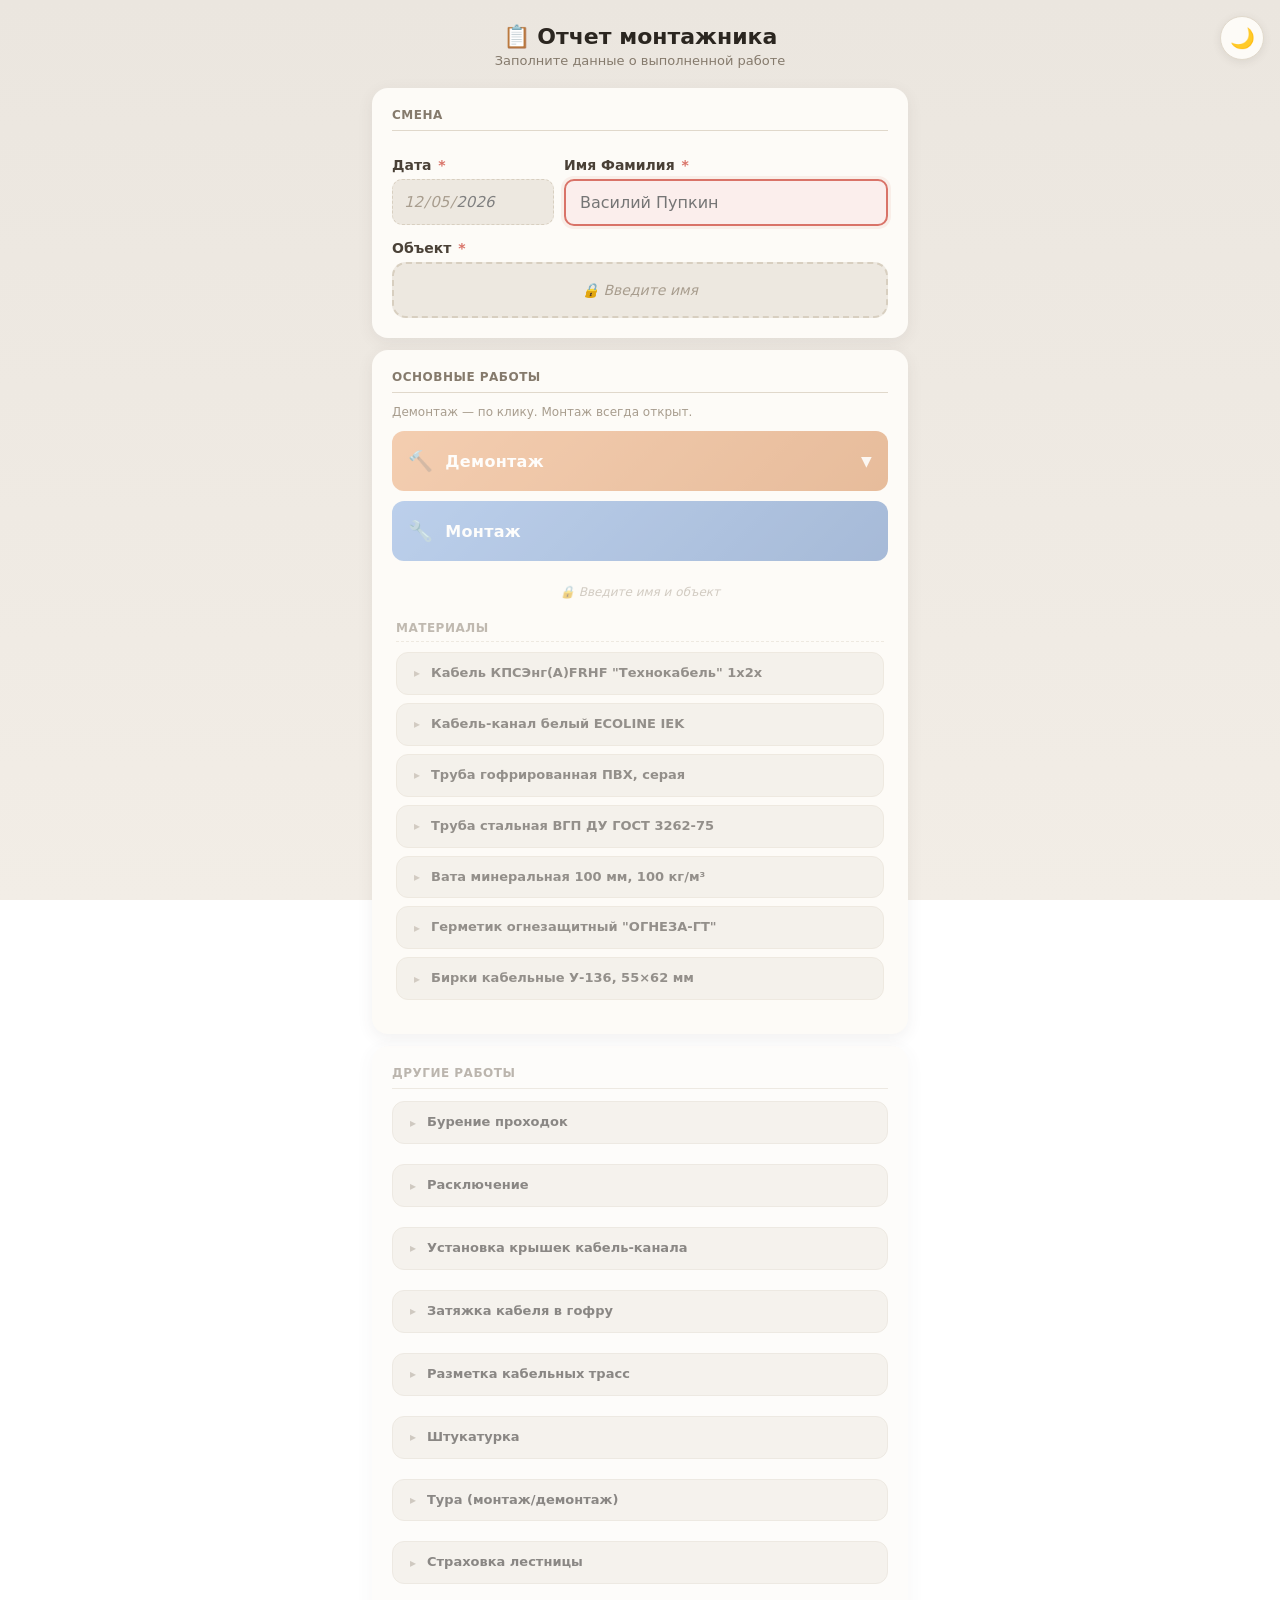
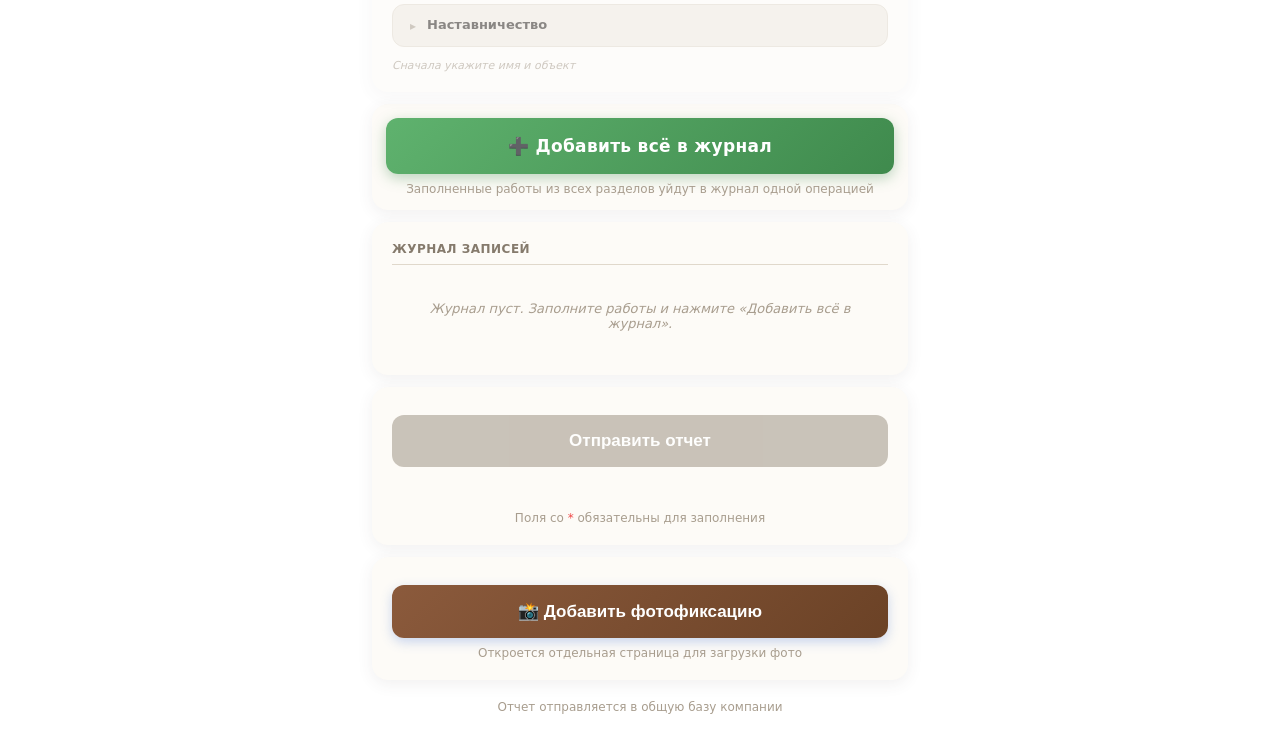
==== commit 2c7dd8ce: "Update index.html" ====
--- a/index.html
+++ b/index.html
@@ -23,11 +23,11 @@
 
   <div class="row">
     <div class="col-1">
-      <label class="req">Дата <span class="req-star">*</span></label>
+      <label>Дата <span class="req-star">*</span></label>
       <input type="date" id="date" class="req-field">
     </div>
     <div class="col-2">
-      <label class="req">Имя Фамилия <span class="req-star">*</span></label>
+      <label>Имя Фамилия <span class="req-star">*</span></label>
       <div class="field-with-clear">
         <input type="text" id="name" class="req-field"
                placeholder="Василий Пупкин"
@@ -39,7 +39,7 @@
     </div>
   </div>
 
-  <label class="req">Объект <span class="req-star">*</span></label>
+  <label>Объект <span class="req-star">*</span></label>
   <div class="segmented" id="object-segmented">
     <input type="hidden" id="object" class="req-field" value="">
     <span class="segmented-hint">🔒 Введите имя</span>
@@ -91,6 +91,15 @@
   <p class="hint">Поля со <span style="color:#ef4444">*</span> обязательны для заполнения</p>
 </div>
 
+<!-- ============ КАРТОЧКА 7: ФОТОФИКСАЦИЯ ============ -->
+<div class="card">
+  <button type="button" class="submit" id="btn-photo" onclick="goToPhotos()"
+          style="background:linear-gradient(135deg,#8b5a3c,#6b4226)">
+    📸 Добавить фотофиксацию
+  </button>
+  <p class="hint">Откроется отдельная страница для загрузки фото</p>
+</div>
+
 <div class="footer">Отчет отправляется в общую базу компании</div>
 
 <button class="scroll-top" id="scroll-top" type="button" title="Наверх">↑</button>
--- a/style.css
+++ b/style.css
@@ -691,9 +691,6 @@
   text-transform: uppercase; color: var(--border-focus);
   border-top: 1px dashed var(--border);
 }
-.additional-group .zadelka-separator:first-child {
-  border-top: none; margin-top: 0;
-}
 
 .zadelka-remove-btn {
   display: inline-flex; align-items: center;
@@ -772,17 +769,14 @@
   .loc-room-input { min-width: 60px; }
   .loc-floor-btn { padding: 6px 8px; font-size: 11px; }
 
-  /* Помещения — на своей строке */
   .mat-line-room { flex: 1 1 100%; }
 
-  /* Количество — на своей строке, компактно слева */
   .mat-line-qty {
     flex: 1 1 100%;
     justify-content: flex-start;
     flex-wrap: nowrap;
   }
 
-  /* Поле ввода количества — компактное */
   input.variant-input {
     flex: 0 0 44px; width: 44px; min-width: 44px; max-width: 44px;
     padding: 6px 2px;
@@ -794,7 +788,6 @@
 
 /* ============================================ */
 /*  КОЛИЧЕСТВО / КНОПКИ ± / ПОЛЕ ВВОДА            */
-/*  (работает и в материалах, и в доп. работах)   */
 /* ============================================ */
 .qty-btn {
   flex: 0 0 26px; width: 26px; height: 30px; padding: 0;
@@ -978,28 +971,43 @@
 .mat-add-floor:active { transform: scale(.98); }
 .mat-add-floor.hidden { display: none; }
 
-/* Кнопка сброса места (материалы и доп. работы) */
+/* ============================================ */
+/*  КНОПКА «СБРОСИТЬ МЕСТО» (мусорная урна)      */
+/* ============================================ */
 .mat-row-reset,
 .add-item-reset {
   position: absolute;
-  width: 24px; height: 24px;
-  border: none; border-radius: 50%;
-  background: transparent;
-  color: var(--text-hint);
-  font-size: 15px; font-weight: 700; line-height: 1;
+  width: 30px; height: 30px;
+  padding: 0;
+  border: 1.5px solid var(--red-border);
+  border-radius: 8px;
+  background: var(--red-bg);
   cursor: pointer;
   display: flex; align-items: center; justify-content: center;
-  transition: background .15s, color .15s, transform .1s;
+  transition: background .15s, border-color .15s, transform .1s;
+}
+.mat-row-reset::before,
+.add-item-reset::before {
+  content: '';
+  display: block;
+  width: 15px; height: 15px;
+  background-color: var(--red-border);
+  -webkit-mask: url("data:image/svg+xml,%3Csvg%20xmlns='http://www.w3.org/2000/svg'%20viewBox='0%200%2024%2024'%3E%3Cpath%20d='M6%2019a2%202%200%200%200%202%202h8a2%202%200%200%200%202-2V7H6v12zM19%204h-3.5l-1-1h-5l-1%201H5v2h14V4z'/%3E%3C/svg%3E") center/contain no-repeat;
+          mask: url("data:image/svg+xml,%3Csvg%20xmlns='http://www.w3.org/2000/svg'%20viewBox='0%200%2024%2024'%3E%3Cpath%20d='M6%2019a2%202%200%200%200%202%202h8a2%202%200%200%200%202-2V7H6v12zM19%204h-3.5l-1-1h-5l-1%201H5v2h14V4z'/%3E%3C/svg%3E") center/contain no-repeat;
 }
 .mat-row-reset:hover,
 .add-item-reset:hover {
-  background: var(--input-disabled-bg);
-  color: var(--text-main);
+  background: rgba(217, 115, 104, .28);
+  border-color: var(--red-focus);
+}
+.mat-row-reset:hover::before,
+.add-item-reset:hover::before {
+  background-color: var(--red-focus);
 }
 .mat-row-reset:active,
-.add-item-reset:active { transform: scale(.9); }
-
-.mat-row-reset { top: 6px; right: 36px; }
+.add-item-reset:active { transform: scale(.93); }
+
+.mat-row-reset { top: 3px; right: 36px; }
 .add-item-reset { top: 4px; right: 4px; }
 
 .add-item {
@@ -1123,7 +1131,6 @@
   border-top: 1px solid var(--border);
 }
 .add-group.expanded .add-group-body { display: block; }
-.add-group-body .zadelka-separator:first-child { margin-top: 0; }
 
 /* ============================================ */
 /*  МОДАЛКА УВЕДОМЛЕНИЯ                          */
